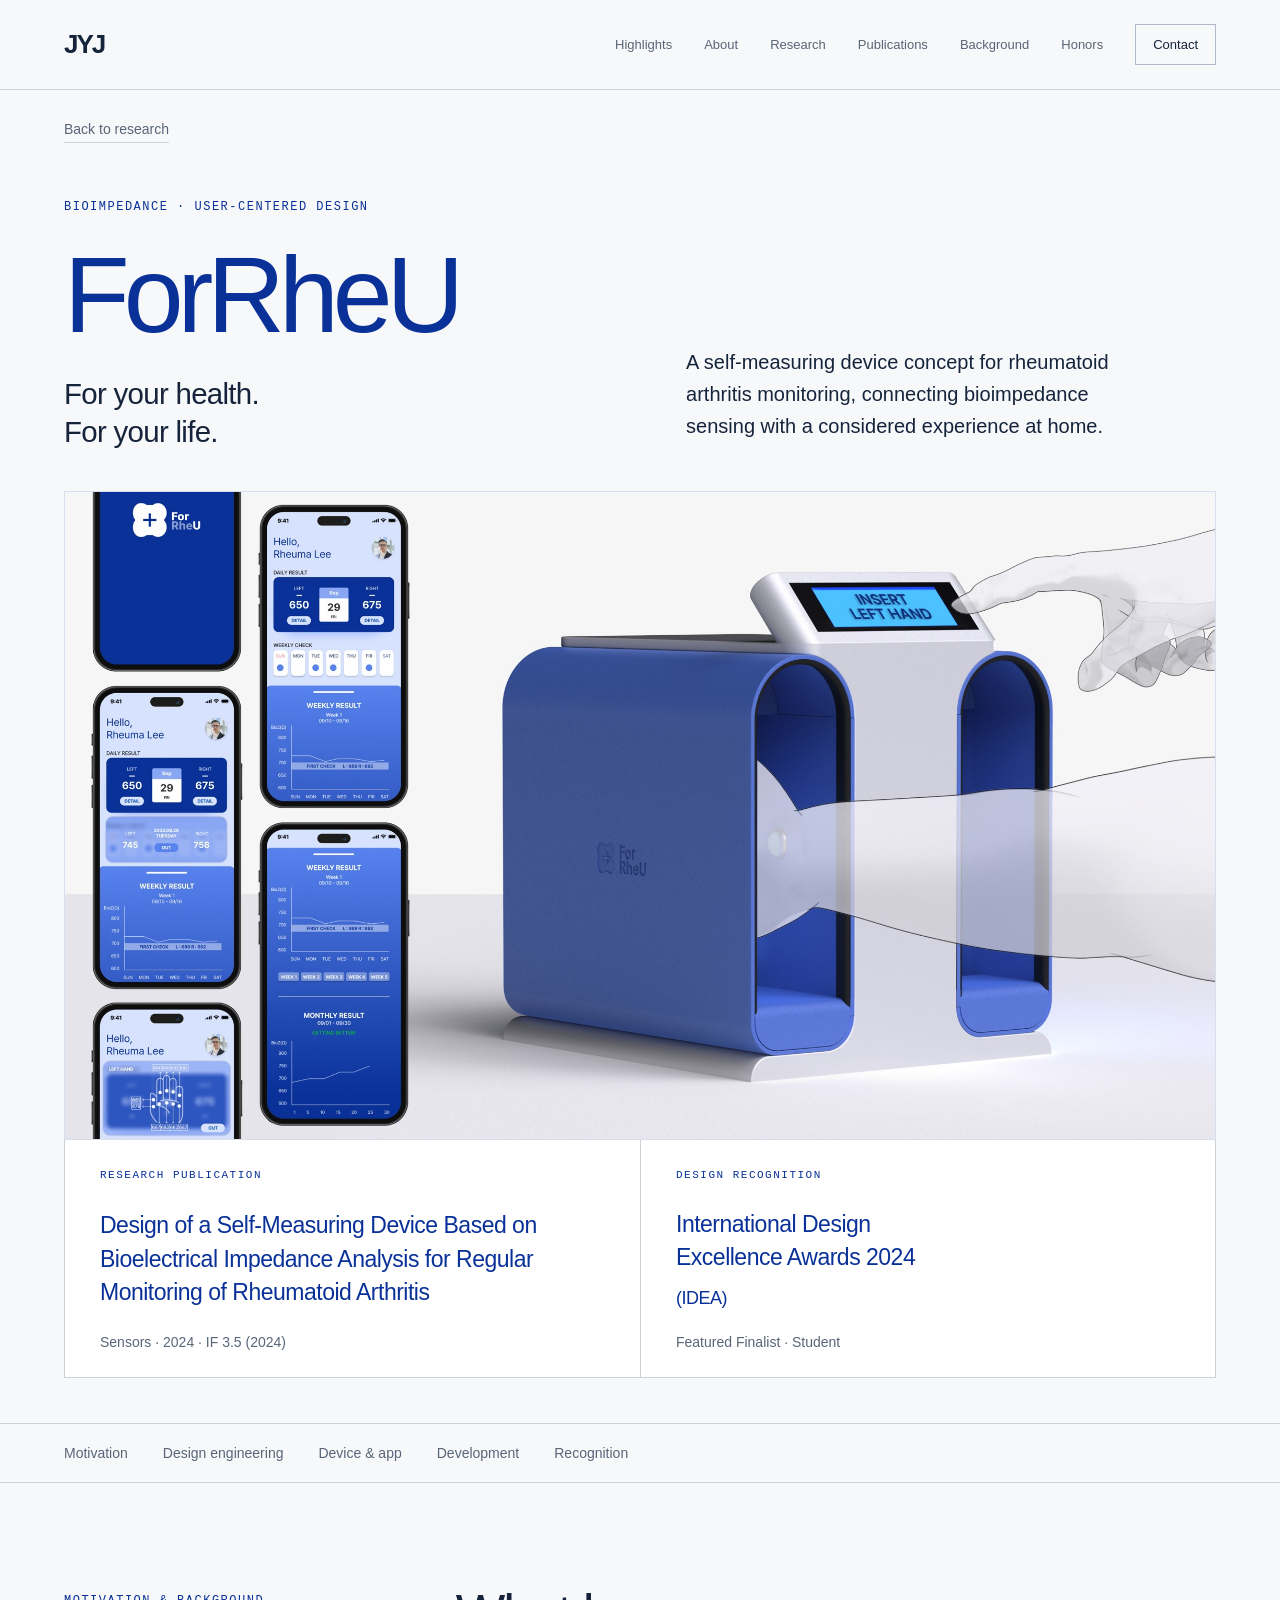
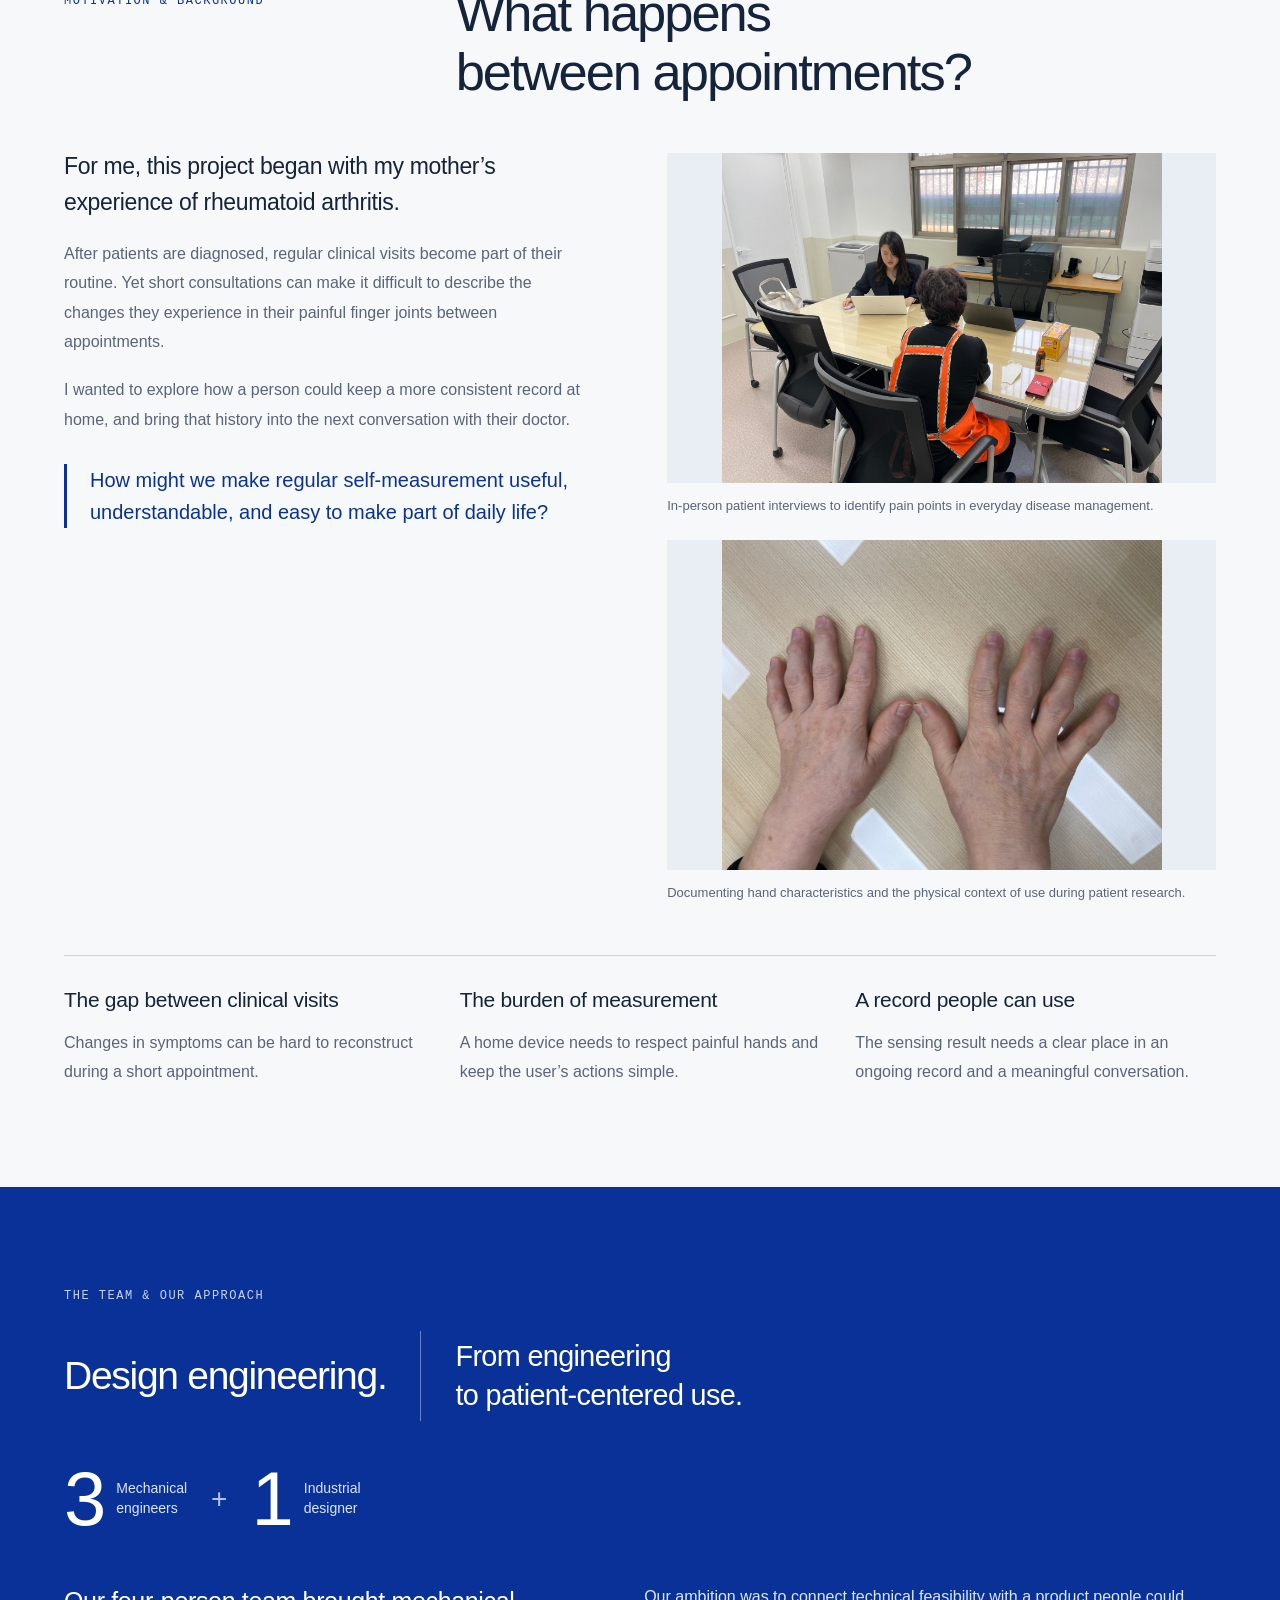
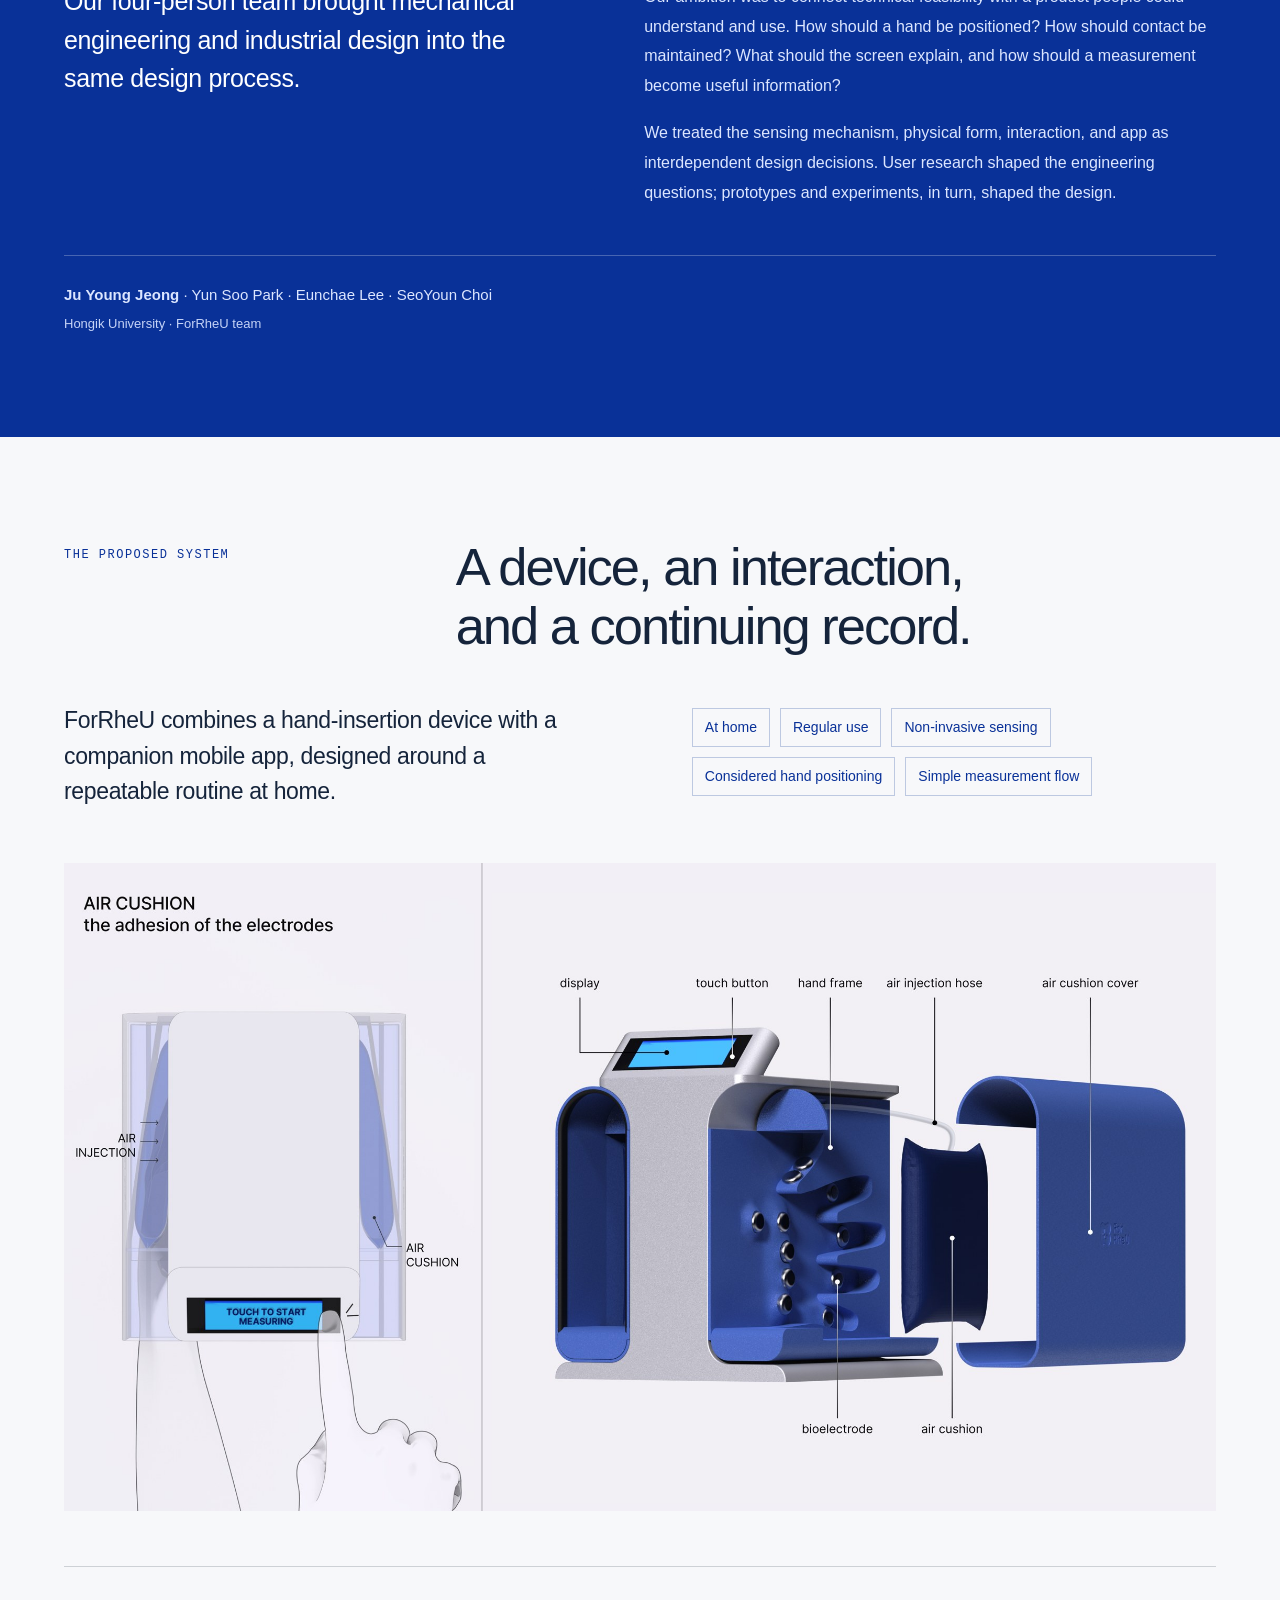
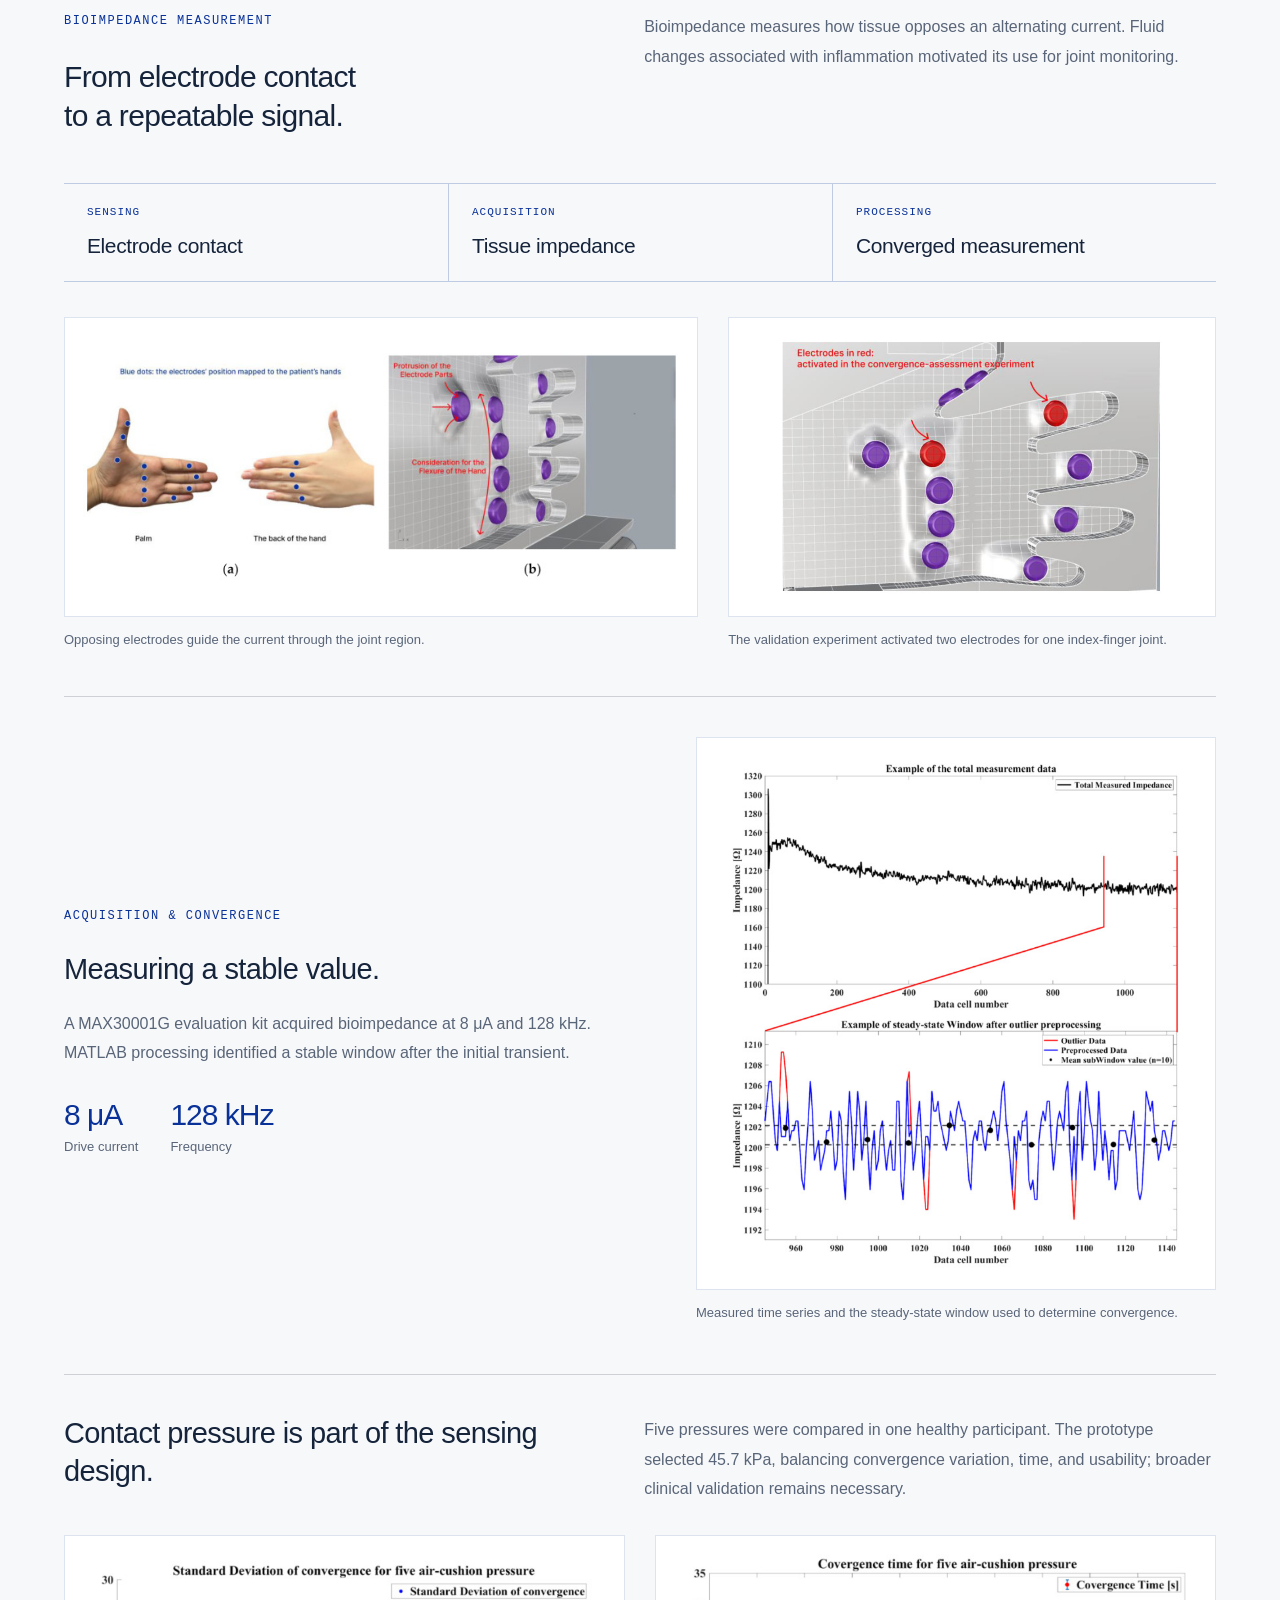
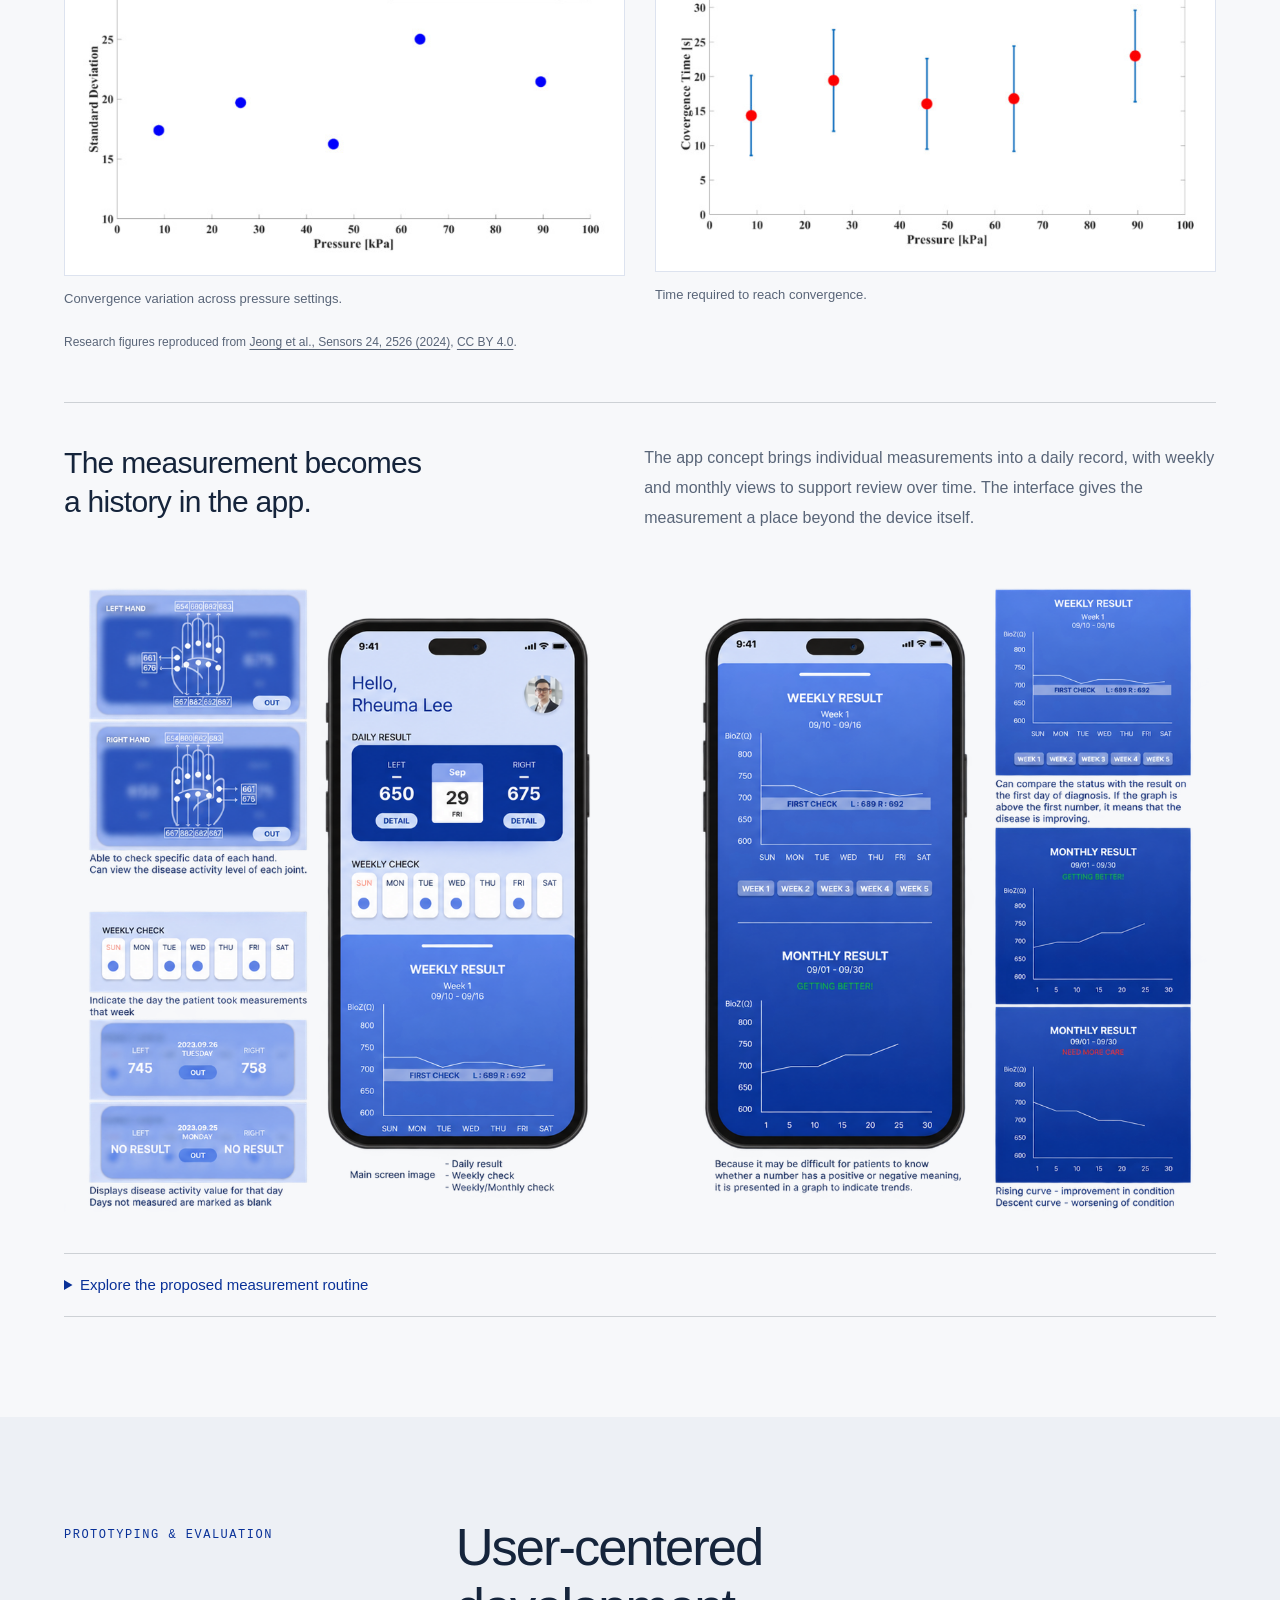
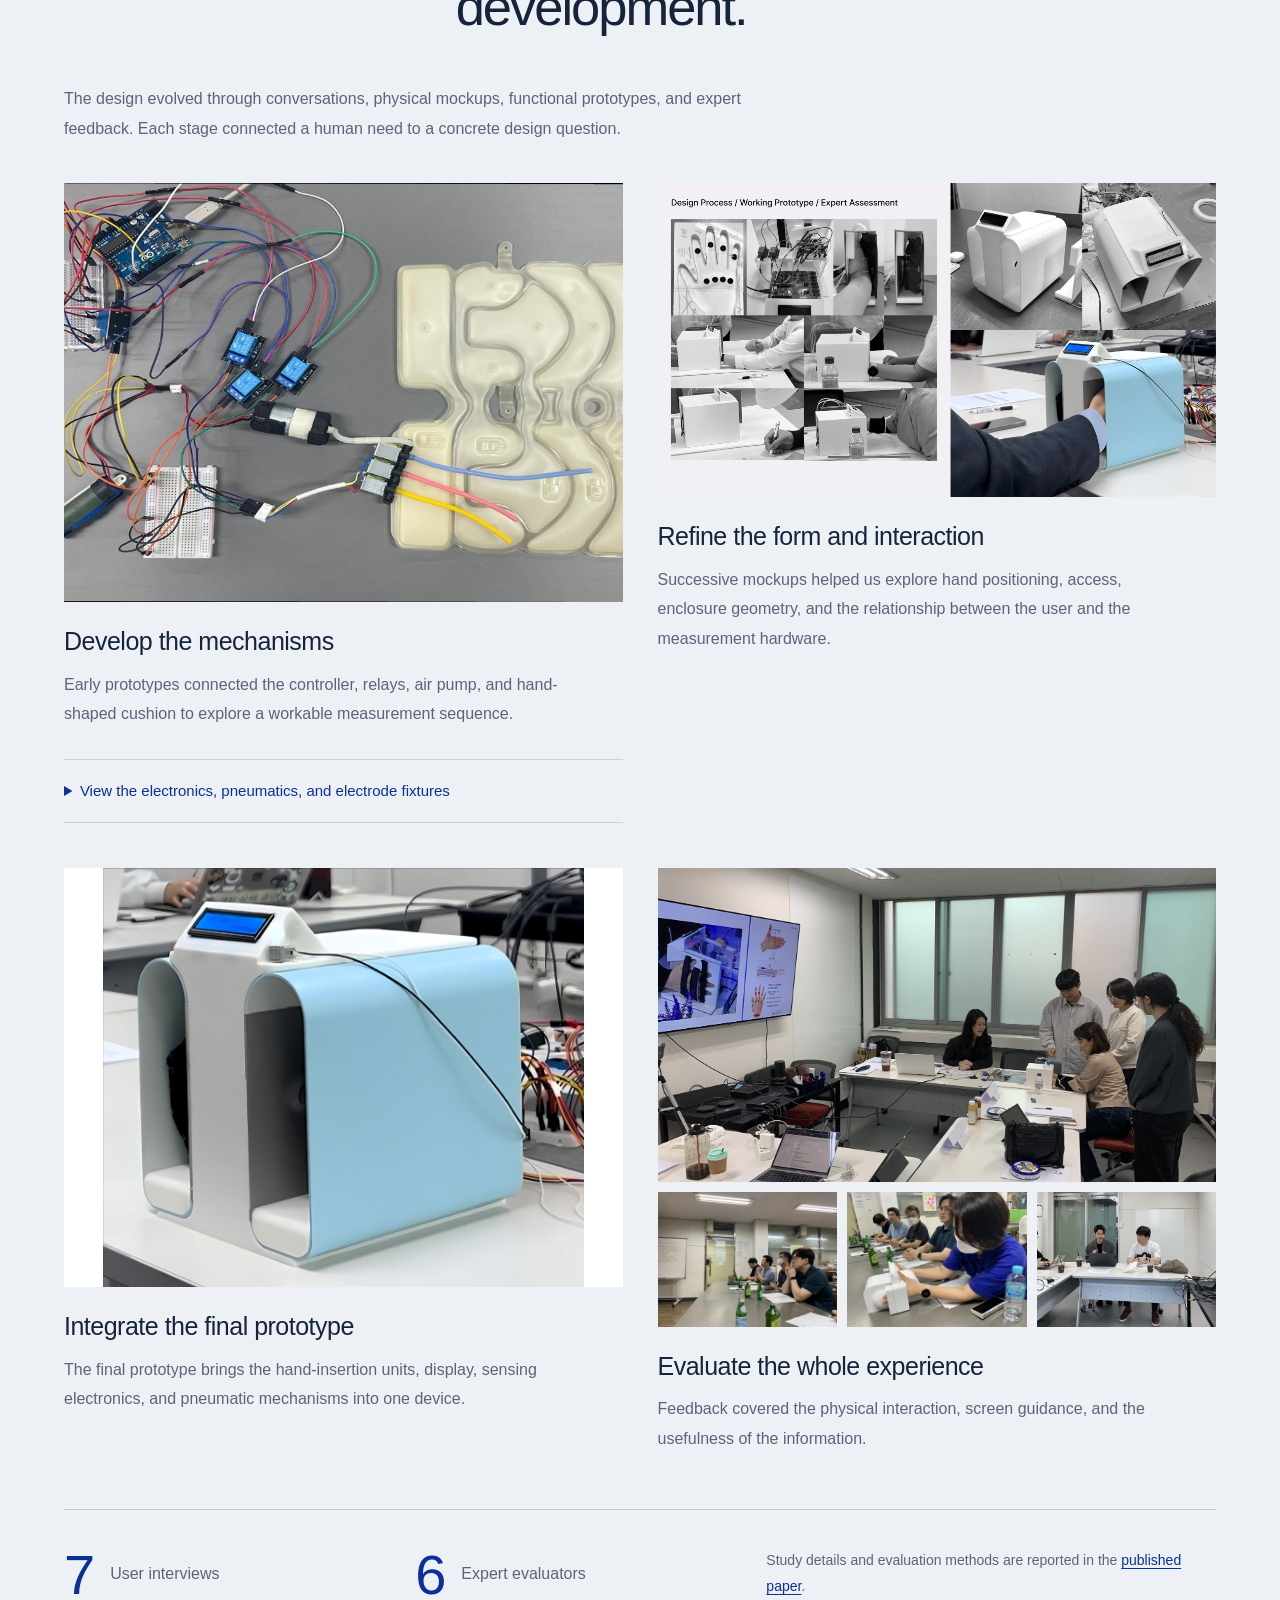
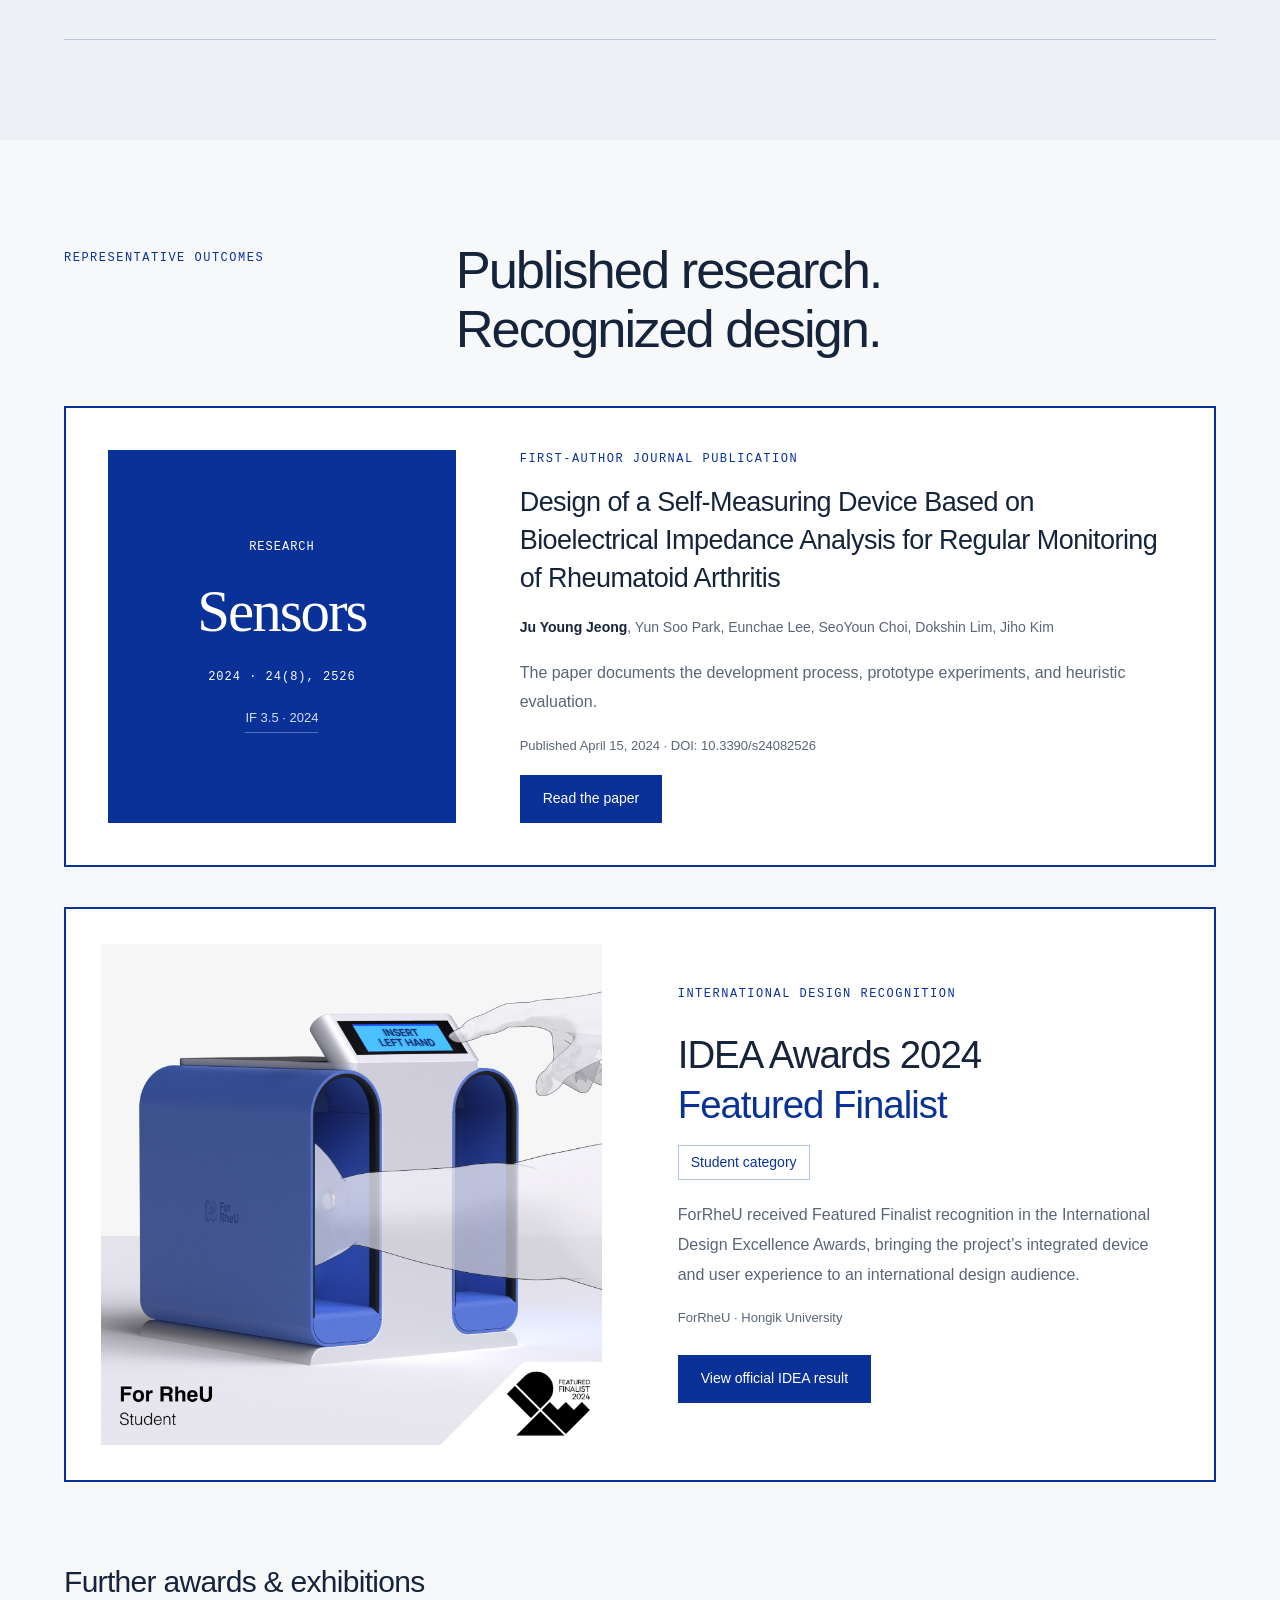
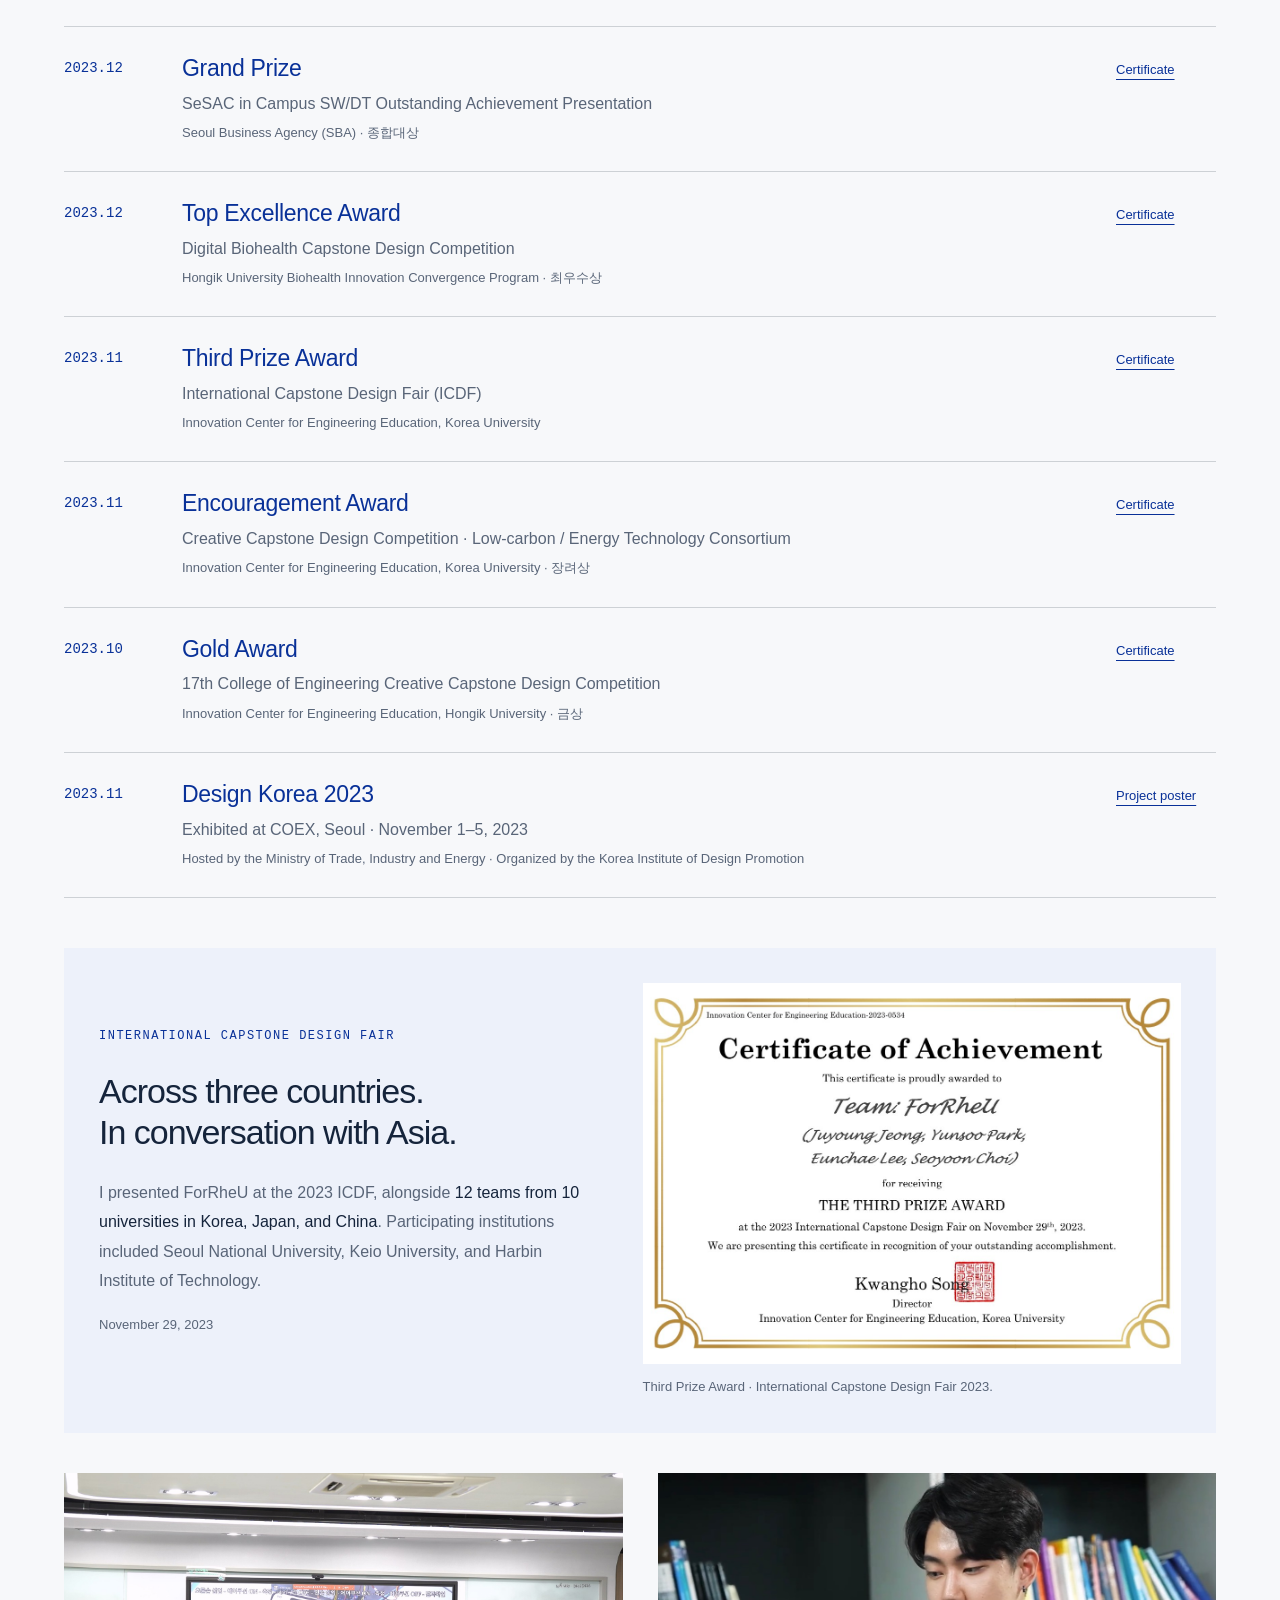
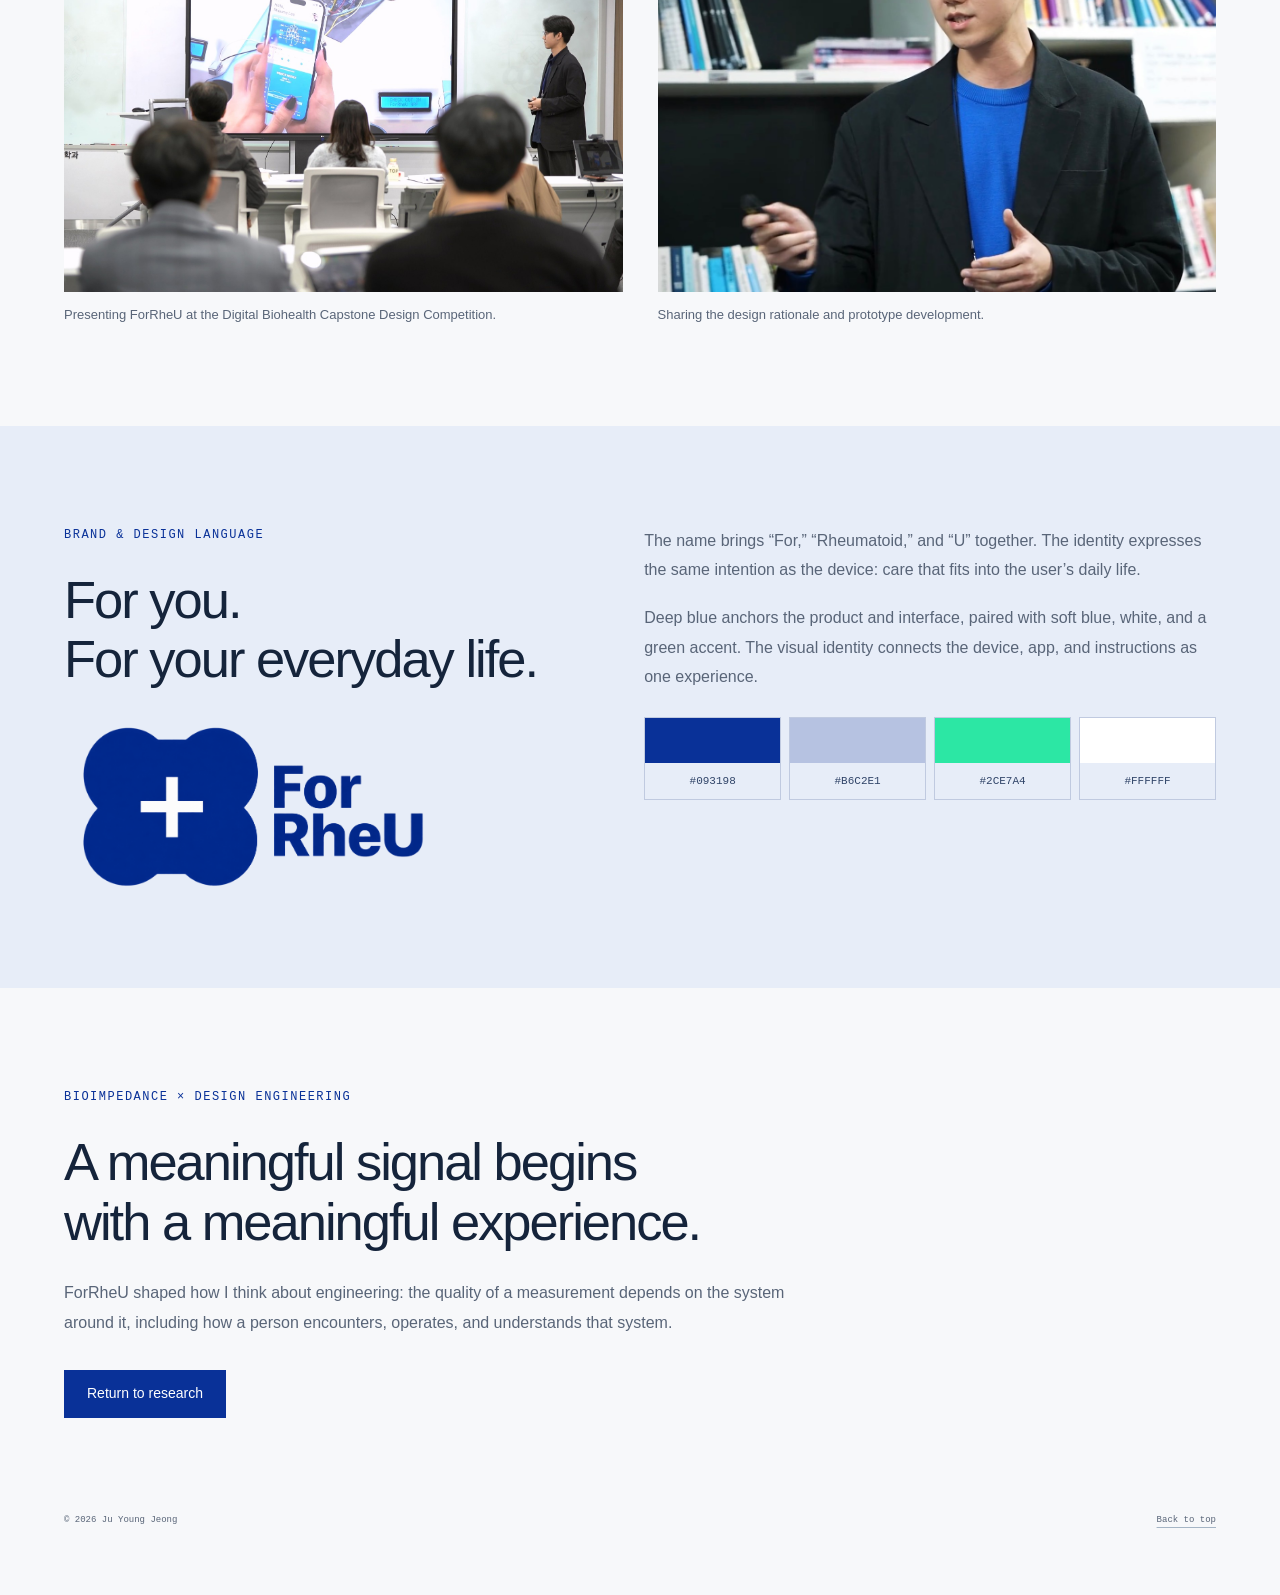
==== forrheu.html @ 74253760 "Research pages" ====
<!doctype html>
<html lang="en"><head>
<meta charset="utf-8"><meta name="viewport" content="width=device-width,initial-scale=1">
<meta name="theme-color" content="#093198">
<title>ForRheU — Bioimpedance &amp; Design Engineering | Ju Young Jeong</title>
<meta name="description" content="ForRheU: a bioimpedance-based self-measuring device for rheumatoid arthritis monitoring. Research motivation, design engineering, Sensors publication, and IDEA 2024 Featured Finalist recognition.">
<meta property="og:type" content="article"><meta property="og:url" content="https://juu-yooung.github.io/forrheu.html">
<meta property="og:title" content="ForRheU | Ju Young Jeong"><meta property="og:description" content="From a personal motivation to design engineering: bioimpedance sensing, a home-use device, and a connected app.">
<meta property="og:image" content="https://juu-yooung.github.io/images/forrheu/hero-v2.jpg"><meta name="twitter:card" content="summary_large_image">
<link rel="stylesheet" href="style.css?v=20261121-review02"><link rel="stylesheet" href="forrheu.css?v=20261121-review05"><script src="script.js?v=20261121-highlights-page" defer></script>
</head><body class="forrheu-page"><a class="skip" href="#main">Skip to content</a>
<header><a class="wordmark" href="index.html#home" aria-label="Ju Young Jeong home">JYJ</a><button class="nav-toggle" type="button" aria-expanded="false" aria-controls="main-nav">Menu <span aria-hidden="true"><i class="ui-icon ui-menu" aria-hidden="true"></i></span></button><nav id="main-nav" aria-label="Main navigation"><a href="highlights.html#highlights">Highlights</a><a href="index.html#about">About</a><a href="index.html#research">Research</a><a href="index.html#publications">Publications</a><a href="index.html#background">Background</a><a href="index.html#honors">Honors</a><a class="nav-contact" href="index.html#contact">Contact </a></nav></header>
<main id="main">
<section class="fr-hero fr-wrap" id="project">
 <a class="fr-back" href="index.html#research">Back to research</a>
 <div class="fr-hero-copy"><div><p class="fr-kicker">BIOIMPEDANCE · USER-CENTERED DESIGN</p><h1>ForRheU<span>For your health.<br>For your life.</span></h1></div>
 <div class="fr-hero-description"><p>A self-measuring device concept for rheumatoid arthritis monitoring, connecting bioimpedance sensing with a considered experience at home.</p></div></div>
 <div class="fr-hero-image"><img src="images/forrheu/hero-v2.jpg" alt="ForRheU device with guided hand positioning and companion mobile app" width="2200" height="1238" loading="eager" decoding="async"></div>
 <div class="fr-outcomes"><a href="#publication"><span class="fr-kicker">RESEARCH PUBLICATION</span><strong class="fr-outcome-title">Design of a Self-Measuring Device Based on Bioelectrical Impedance Analysis for Regular Monitoring of Rheumatoid Arthritis</strong><span>Sensors · 2024 · IF 3.5 (2024)</span></a><a href="#idea"><span class="fr-kicker">DESIGN RECOGNITION</span><strong class="fr-outcome-title">International Design<br>Excellence Awards 2024 <span class="fr-award-acronym">(IDEA)</span></strong><span>Featured Finalist · Student</span></a></div>
</section>
<div class="fr-index" role="navigation" aria-label="Project sections"><div class="fr-wrap"><a href="#motivation">Motivation</a><a href="#team">Design engineering</a><a href="#system">Device &amp; app</a><a href="#process">Development</a><a href="#recognition">Recognition</a></div></div>

<section class="fr-section fr-wrap" id="motivation">
 <div class="fr-section-top"><p class="fr-kicker">MOTIVATION &amp; BACKGROUND</p><h2>What happens<br>between appointments?</h2></div>
 <div class="fr-story"><div class="fr-story-copy"><p class="fr-lead">For me, this project began with my mother’s experience of rheumatoid arthritis.</p><p>After patients are diagnosed, regular clinical visits become part of their routine. Yet short consultations can make it difficult to describe the changes they experience in their painful finger joints between appointments.</p><p>I wanted to explore how a person could keep a more consistent record at home, and bring that history into the next conversation with their doctor.</p><p class="fr-prompt">How might we make regular self-measurement useful, understandable, and easy to make part of daily life?</p></div>
 <div class="fr-patient-gallery"><figure class="fr-figure "><a href="images/forrheu/interview.jpg" target="_blank" rel="noopener" aria-label="Open full image: In-person interview with a patient"><img src="images/forrheu/interview.jpg" alt="In-person interview with a patient" width="1600" height="1200" loading="lazy" decoding="async"></a><figcaption>In-person patient interviews to identify pain points in everyday disease management.</figcaption></figure><figure class="fr-figure "><a href="images/forrheu/hands.jpg" target="_blank" rel="noopener" aria-label="Open full image: Hands documented during an in-person patient interview"><img src="images/forrheu/hands.jpg" alt="Hands documented during an in-person patient interview" width="2200" height="1650" loading="lazy" decoding="async"></a><figcaption>Documenting hand characteristics and the physical context of use during patient research.</figcaption></figure></div></div>
 <div class="fr-insights"><article><h3>The gap between clinical visits</h3><p>Changes in symptoms can be hard to reconstruct during a short appointment.</p></article><article><h3>The burden of measurement</h3><p>A home device needs to respect painful hands and keep the user’s actions simple.</p></article><article><h3>A record people can use</h3><p>The sensing result needs a clear place in an ongoing record and a meaningful conversation.</p></article></div>
</section>

<section class="fr-team-band" id="team"><div class="fr-wrap fr-section">
 <p class="fr-kicker">THE TEAM &amp; OUR APPROACH</p><div class="fr-team-heading"><h2 class="fr-team-title"><span class="fr-team-discipline">Design engineering.</span><span class="fr-team-from">From engineering<br>to patient-centered use.</span></h2><div class="fr-team-composition"><p><strong>3</strong><span>Mechanical<br>engineers</span></p><span class="fr-team-plus">+</span><p><strong>1</strong><span>Industrial<br>designer</span></p></div></div>
 <div class="fr-two-col"><p class="fr-lead">Our four-person team brought mechanical engineering and industrial design into the same design process.</p><div><p>Our ambition was to connect technical feasibility with a product people could understand and use. How should a hand be positioned? How should contact be maintained? What should the screen explain, and how should a measurement become useful information?</p><p>We treated the sensing mechanism, physical form, interaction, and app as interdependent design decisions. User research shaped the engineering questions; prototypes and experiments, in turn, shaped the design.</p></div></div>
 <p class="fr-team-names"><strong>Ju Young Jeong</strong> · Yun Soo Park · Eunchae Lee · SeoYoun Choi<br><span>Hongik University · ForRheU team</span></p>
 </div></section>

<section class="fr-section fr-wrap" id="system">
 <div class="fr-section-top"><p class="fr-kicker">THE PROPOSED SYSTEM</p><h2>A device, an interaction,<br>and a continuing record.</h2></div>
 <div class="fr-system-intro"><p class="fr-lead">ForRheU combines a hand-insertion device with a companion mobile app, designed around a repeatable routine at home.</p><div class="fr-pill-list"><span>At home</span><span>Regular use</span><span>Non-invasive sensing</span><span>Considered hand positioning</span><span>Simple measurement flow</span></div></div>
 <figure class="fr-figure fr-full"><a href="images/forrheu/hardware.jpg" target="_blank" rel="noopener" aria-label="Open full image: Exploded design of ForRheU showing display, hand frame, air hose, electrodes, air cushion and enclosure"><img src="images/forrheu/hardware.jpg" alt="Exploded design of ForRheU showing display, hand frame, air hose, electrodes, air cushion and enclosure" width="2200" height="1238" loading="lazy" decoding="async"></a></figure>
 <div class="fr-bioz" id="bioimpedance">
 <div class="fr-two-col"><div><p class="fr-kicker">BIOIMPEDANCE MEASUREMENT</p><h3 class="fr-subtitle">From electrode contact<br>to a repeatable signal.</h3></div><p>Bioimpedance measures how tissue opposes an alternating current. Fluid changes associated with inflammation motivated its use for joint monitoring.</p></div>
 <div class="fr-signal-chain" aria-label="Bioimpedance measurement concept"><div><span>SENSING</span><strong>Electrode contact</strong></div><div><span>ACQUISITION</span><strong>Tissue impedance</strong></div><div><span>PROCESSING</span><strong>Converged measurement</strong></div></div>
 <div class="fr-electrode-layout"><figure class="fr-figure fr-paper-image"><a href="images/forrheu/paper-3.jpg" target="_blank" rel="noopener" aria-label="Open full image: Published electrode positions on the palm and back of the hand, and the contoured hand frame"><img src="images/forrheu/paper-3.jpg" alt="Published electrode positions on the palm and back of the hand, and the contoured hand frame" width="730" height="277" loading="lazy" decoding="async"></a><figcaption>Opposing electrodes guide the current through the joint region.</figcaption></figure><figure class="fr-figure fr-paper-image"><a href="images/forrheu/paper-7.jpg" target="_blank" rel="noopener" aria-label="Open full image: Two active electrodes in the convergence-assessment experiment"><img src="images/forrheu/paper-7.jpg" alt="Two active electrodes in the convergence-assessment experiment" width="737" height="497" loading="lazy" decoding="async"></a><figcaption>The validation experiment activated two electrodes for one index-finger joint.</figcaption></figure></div>
 <div class="fr-bioz-acquisition"><div><p class="fr-kicker">ACQUISITION &amp; CONVERGENCE</p><h4>Measuring a stable value.</h4><p>A MAX30001G evaluation kit acquired bioimpedance at 8 μA and 128 kHz. MATLAB processing identified a stable window after the initial transient.</p><div class="fr-measurement-specs"><span><strong>8 μA</strong>Drive current</span><span><strong>128 kHz</strong>Frequency</span></div></div><figure class="fr-figure fr-paper-image fr-time-series"><a href="images/forrheu/paper-10.jpg" target="_blank" rel="noopener" aria-label="Open full image: Recorded bioimpedance time series and a steady-state window after outlier processing"><img src="images/forrheu/paper-10.jpg" alt="Recorded bioimpedance time series and a steady-state window after outlier processing" width="697" height="778" loading="lazy" decoding="async"></a><figcaption>Measured time series and the steady-state window used to determine convergence.</figcaption></figure></div>
 <div class="fr-pressure-heading"><h4>Contact pressure is part of the sensing design.</h4><p>Five pressures were compared in one healthy participant. The prototype selected 45.7 kPa, balancing convergence variation, time, and usability; broader clinical validation remains necessary.</p></div>
 <div class="fr-pressure-graphs"><figure class="fr-figure fr-paper-image"><a href="images/forrheu/paper-12.jpg" target="_blank" rel="noopener" aria-label="Open full image: Standard deviation of converged bioimpedance across five air-cushion pressures"><img src="images/forrheu/paper-12.jpg" alt="Standard deviation of converged bioimpedance across five air-cushion pressures" width="674" height="390" loading="lazy" decoding="async"></a><figcaption>Convergence variation across pressure settings.</figcaption></figure><figure class="fr-figure fr-paper-image"><a href="images/forrheu/paper-13.jpg" target="_blank" rel="noopener" aria-label="Open full image: Time to convergence across five air-cushion pressures"><img src="images/forrheu/paper-13.jpg" alt="Time to convergence across five air-cushion pressures" width="670" height="382" loading="lazy" decoding="async"></a><figcaption>Time required to reach convergence.</figcaption></figure></div>
 <p class="fr-figure-credit">Research figures reproduced from <a href="https://doi.org/10.3390/s24082526" target="_blank" rel="noopener">Jeong et al., Sensors 24, 2526 (2024)</a>, <a href="https://creativecommons.org/licenses/by/4.0/" target="_blank" rel="noopener">CC BY 4.0</a>.</p>
</div>
 <div class="fr-subsection"><div class="fr-two-col"><h3 class="fr-subtitle">The measurement becomes<br>a history in the app.</h3><p>The app concept brings individual measurements into a daily record, with weekly and monthly views to support review over time. The interface gives the measurement a place beyond the device itself.</p></div>
 <figure class="fr-figure fr-app-board"><a href="images/forrheu/app-transparent.png" target="_blank" rel="noopener" aria-label="Open full image: ForRheU app design with hand selection, daily measurements and weekly and monthly trend screens"><img src="images/forrheu/app-transparent.png" alt="ForRheU app design with hand selection, daily measurements and weekly and monthly trend screens" width="1672" height="940" loading="lazy" decoding="async"></a></figure></div>
 <details class="fr-detail"><summary>Explore the proposed measurement routine</summary><figure class="fr-figure "><a href="images/forrheu/instructions.jpg" target="_blank" rel="noopener" aria-label="Open full image: ForRheU device and illustrated instructions for positioning and measuring each hand"><img src="images/forrheu/instructions.jpg" alt="ForRheU device and illustrated instructions for positioning and measuring each hand" width="2200" height="1237" loading="lazy" decoding="async"></a><figcaption>Touch to start, position a hand, wait for the cushion and measurement, repeat with the other hand, then review the result.</figcaption></figure></details>
</section>

<section class="fr-process-band" id="process"><div class="fr-wrap fr-section">
 <div class="fr-section-top"><p class="fr-kicker">PROTOTYPING &amp; EVALUATION</p><h2>User-centered<br>development.</h2></div>
 <p class="fr-process-intro">The design evolved through conversations, physical mockups, functional prototypes, and expert feedback. Each stage connected a human need to a concrete design question.</p>
 <div class="fr-process-grid">
 <article><figure class="fr-figure "><a href="images/forrheu/development.jpg" target="_blank" rel="noopener" aria-label="Open full image: Early pneumatic prototype with controller, relays, air pump and hand-shaped cushion"><img src="images/forrheu/development.jpg" alt="Early pneumatic prototype with controller, relays, air pump and hand-shaped cushion" width="2200" height="1361" loading="lazy" decoding="async"></a></figure><h3>Develop the mechanisms</h3><p>Early prototypes connected the controller, relays, air pump, and hand-shaped cushion to explore a workable measurement sequence.</p><details class="fr-detail"><summary>View the electronics, pneumatics, and electrode fixtures</summary><div class="fr-prototype-details"><figure class="fr-figure "><a href="images/forrheu/prototype-electronics.jpg" target="_blank" rel="noopener" aria-label="Open full image: Prototype electronics with evaluation board, relay modules and display"><img src="images/forrheu/prototype-electronics.jpg" alt="Prototype electronics with evaluation board, relay modules and display" width="1168" height="1558" loading="lazy" decoding="async"></a><figcaption>Bioimpedance acquisition and control electronics.</figcaption></figure><figure class="fr-figure "><a href="images/forrheu/pneumatic-system.jpg" target="_blank" rel="noopener" aria-label="Open full image: Air pumps, solenoid valves and tubing integrated in the prototype"><img src="images/forrheu/pneumatic-system.jpg" alt="Air pumps, solenoid valves and tubing integrated in the prototype" width="2131" height="1800" loading="lazy" decoding="async"></a><figcaption>Integrating pumps, valves, and tubing.</figcaption></figure><figure class="fr-figure "><a href="images/forrheu/electrode-right.jpg" target="_blank" rel="noopener" aria-label="Open full image: Right-hand electrode fixture"><img src="images/forrheu/electrode-right.jpg" alt="Right-hand electrode fixture" width="1551" height="1800" loading="lazy" decoding="async"></a><figcaption>Right-hand electrode fixture.</figcaption></figure><figure class="fr-figure "><a href="images/forrheu/electrode-left.jpg" target="_blank" rel="noopener" aria-label="Open full image: Left-hand electrode fixture"><img src="images/forrheu/electrode-left.jpg" alt="Left-hand electrode fixture" width="1627" height="1800" loading="lazy" decoding="async"></a><figcaption>Left-hand electrode fixture.</figcaption></figure></div></details></article>
 <article><figure class="fr-figure fr-history-image"><a href="images/forrheu/mockup-history.jpg" target="_blank" rel="noopener" aria-label="Open full image: ForRheU form-factor history from early hand fixtures and mockups to integrated prototypes"><img src="images/forrheu/mockup-history.jpg" alt="ForRheU form-factor history from early hand fixtures and mockups to integrated prototypes" width="2200" height="1237" loading="lazy" decoding="async"></a></figure><h3>Refine the form and interaction</h3><p>Successive mockups helped us explore hand positioning, access, enclosure geometry, and the relationship between the user and the measurement hardware.</p></article>
 <article><figure class="fr-figure fr-final-image"><a href="images/forrheu/final-prototype.jpg" target="_blank" rel="noopener" aria-label="Open full image: Final ForRheU prototype with blue enclosure, display and hand-insertion units"><img src="images/forrheu/final-prototype.jpg" alt="Final ForRheU prototype with blue enclosure, display and hand-insertion units" width="2069" height="1800" loading="lazy" decoding="async"></a></figure><h3>Integrate the final prototype</h3><p>The final prototype brings the hand-insertion units, display, sensing electronics, and pneumatic mechanisms into one device.</p></article>
 <article><figure class="fr-figure fr-evaluation-board"><div class="fr-evaluation-gallery"><a href="images/forrheu/expert.jpg" target="_blank" rel="noopener" aria-label="Open full image: Prototype demonstration during expert evaluation"><img src="images/forrheu/expert.jpg" alt="Prototype demonstration during expert evaluation" width="1600" height="1200" loading="lazy" decoding="async"></a><a href="images/forrheu/evaluation-panel.jpg" target="_blank" rel="noopener" aria-label="Open full image: Evaluation panel listening to the project presentation"><img src="images/forrheu/evaluation-panel.jpg" alt="Evaluation panel listening to the project presentation" width="1600" height="1200" loading="lazy" decoding="async"></a><a href="images/forrheu/evaluation-hands-on.jpg" target="_blank" rel="noopener" aria-label="Open full image: Hands-on evaluation of an early ForRheU mockup"><img src="images/forrheu/evaluation-hands-on.jpg" alt="Hands-on evaluation of an early ForRheU mockup" width="1600" height="1200" loading="lazy" decoding="async"></a><a href="images/forrheu/evaluation-discussion.jpg" target="_blank" rel="noopener" aria-label="Open full image: In-person discussion of the project and its use"><img src="images/forrheu/evaluation-discussion.jpg" alt="In-person discussion of the project and its use" width="1200" height="1600" loading="lazy" decoding="async"></a></div></figure><h3>Evaluate the whole experience</h3><p>Feedback covered the physical interaction, screen guidance, and the usefulness of the information.</p></article>
 </div>
 <div class="fr-study-strip"><div><strong>7</strong><span>User interviews</span></div><div><strong>6</strong><span>Expert evaluators</span></div><p>Study details and evaluation methods are reported in the <a href="https://doi.org/10.3390/s24082526" target="_blank" rel="noopener">published paper</a>.</p></div></div></section>

<section class="fr-section fr-wrap" id="recognition">
 <div class="fr-section-top"><p class="fr-kicker">REPRESENTATIVE OUTCOMES</p><h2>Published research.<br>Recognized design.</h2></div>
 <article class="fr-publication" id="publication"><div class="fr-publication-mark"><span>RESEARCH</span><strong>Sensors</strong><span>2024 · 24(8), 2526</span><a class="fr-if" href="https://www.mdpi.com/journal/sensors/news-and-conferences/news/12201" target="_blank" rel="noopener">IF 3.5 · 2024</a></div><div><p class="fr-kicker">FIRST-AUTHOR JOURNAL PUBLICATION</p><h3>Design of a Self-Measuring Device Based on Bioelectrical Impedance Analysis for Regular Monitoring of Rheumatoid Arthritis</h3><p class="fr-authors"><strong>Ju Young Jeong</strong>, Yun Soo Park, Eunchae Lee, SeoYoun Choi, Dokshin Lim, Jiho Kim</p><p>The paper documents the development process, prototype experiments, and heuristic evaluation.</p><p class="fr-meta">Published April 15, 2024 · DOI: 10.3390/s24082526</p><a class="fr-button" href="https://doi.org/10.3390/s24082526" target="_blank" rel="noopener noreferrer">Read the paper</a></div></article>
 <article class="fr-idea" id="idea"><div><img src="images/forrheu/idea.jpg" alt="ForRheU device rendering with the official IDEA Featured Finalist 2024 mark" width="1600" height="1599" loading="lazy" decoding="async"></div><div><p class="fr-kicker">INTERNATIONAL DESIGN RECOGNITION</p><h3>IDEA Awards 2024<br><strong>Featured Finalist</strong></h3><p class="fr-idea-category">Student category</p><p>ForRheU received Featured Finalist recognition in the International Design Excellence Awards, bringing the project’s integrated device and user experience to an international design audience.</p><p class="fr-meta">ForRheU · Hongik University</p><a class="fr-button fr-idea-result" href="https://www.idsa.org/awards-recognition/idea/idea-gallery/for-rheu-self-measuring-device-for-disease-activity-of-rheumatoid-arthritis/" target="_blank" rel="noopener noreferrer">View official IDEA result</a></div></article>

 <div class="fr-awards-heading"><h3 class="fr-subtitle">Further awards &amp; exhibitions</h3></div><div class="fr-awards-list">
<article class="fr-award"><time datetime="2023-12-27">2023.12</time><div><h3>Grand Prize</h3><p>SeSAC in Campus SW/DT Outstanding Achievement Presentation</p><p class="fr-meta">Seoul Business Agency (SBA) · 종합대상</p></div><a class="fr-small-link" href="images/forrheu/sesac-certificate.jpg" target="_blank" rel="noopener">Certificate</a></article><article class="fr-award"><time datetime="2023-12-18">2023.12</time><div><h3>Top Excellence Award</h3><p>Digital Biohealth Capstone Design Competition</p><p class="fr-meta">Hongik University Biohealth Innovation Convergence Program · 최우수상</p></div><a class="fr-small-link" href="images/forrheu/biohealth-certificate.jpg" target="_blank" rel="noopener">Certificate</a></article><article class="fr-award"><time datetime="2023-11-29">2023.11</time><div><h3>Third Prize Award</h3><p>International Capstone Design Fair (ICDF)</p><p class="fr-meta">Innovation Center for Engineering Education, Korea University</p></div><a class="fr-small-link" href="images/forrheu/icdf-certificate.jpg" target="_blank" rel="noopener">Certificate</a></article><article class="fr-award"><time datetime="2023-11-02">2023.11</time><div><h3>Encouragement Award</h3><p>Creative Capstone Design Competition · Low-carbon / Energy Technology Consortium</p><p class="fr-meta">Innovation Center for Engineering Education, Korea University · 장려상</p></div><a class="fr-small-link" href="images/forrheu/consortium-certificate.jpg" target="_blank" rel="noopener">Certificate</a></article><article class="fr-award"><time datetime="2023-10-06">2023.10</time><div><h3>Gold Award</h3><p>17th College of Engineering Creative Capstone Design Competition</p><p class="fr-meta">Innovation Center for Engineering Education, Hongik University · 금상</p></div><a class="fr-small-link" href="images/forrheu/campus-certificate.jpg" target="_blank" rel="noopener">Certificate</a></article>
 <article class="fr-award"><time datetime="2023-11">2023.11</time><div><h3>Design Korea 2023</h3><p>Exhibited at COEX, Seoul · November 1–5, 2023</p><p class="fr-meta">Hosted by the Ministry of Trade, Industry and Energy · Organized by the Korea Institute of Design Promotion</p></div><a class="fr-small-link" href="images/forrheu/poster.jpg" target="_blank" rel="noopener">Project poster</a></article></div>

 <div class="fr-international"><div><p class="fr-kicker">INTERNATIONAL CAPSTONE DESIGN FAIR</p><h3>Across three countries.<br>In conversation with Asia.</h3><p>I presented ForRheU at the 2023 ICDF, alongside <strong>12 teams from 10 universities in Korea, Japan, and China</strong>. Participating institutions included Seoul National University, Keio University, and Harbin Institute of Technology.</p><p class="fr-meta">November 29, 2023</p></div><figure class="fr-figure "><a href="images/forrheu/icdf-certificate.jpg" target="_blank" rel="noopener" aria-label="Open full image: Certificate of the Third Prize Award at ICDF 2023"><img src="images/forrheu/icdf-certificate.jpg" alt="Certificate of the Third Prize Award at ICDF 2023" width="1200" height="849" loading="lazy" decoding="async"></a><figcaption>Third Prize Award · International Capstone Design Fair 2023.</figcaption></figure></div>
 <div class="fr-exhibition-gallery"><figure class="fr-figure "><a href="images/forrheu/presentation-biohealth.jpg" target="_blank" rel="noopener" aria-label="Open full image: Ju Young Jeong presenting ForRheU at the Digital Biohealth Capstone Design Competition"><img src="images/forrheu/presentation-biohealth.jpg" alt="Ju Young Jeong presenting ForRheU at the Digital Biohealth Capstone Design Competition" width="2200" height="1238" loading="lazy" decoding="async"></a><figcaption>Presenting ForRheU at the Digital Biohealth Capstone Design Competition.</figcaption></figure><figure class="fr-figure "><a href="images/forrheu/presentation.jpg" target="_blank" rel="noopener" aria-label="Open full image: Ju Young Jeong presenting the ForRheU project"><img src="images/forrheu/presentation.jpg" alt="Ju Young Jeong presenting the ForRheU project" width="1600" height="927" loading="lazy" decoding="async"></a><figcaption>Sharing the design rationale and prototype development.</figcaption></figure></div>
</section>

<section class="fr-brand-band" id="brand"><div class="fr-wrap fr-section"><div class="fr-two-col"><div><p class="fr-kicker">BRAND &amp; DESIGN LANGUAGE</p><h2>For you.<br>For your everyday life.</h2><div class="fr-brand-logo" role="img" aria-label="ForRheU original blue symbol and wordmark"><img src="images/forrheu/logo-transparent.png" alt="ForRheU blue symbol and wordmark" width="1911" height="823" loading="lazy" decoding="async"></div></div><div><p>The name brings “For,” “Rheumatoid,” and “U” together. The identity expresses the same intention as the device: care that fits into the user’s daily life.</p><p>Deep blue anchors the product and interface, paired with soft blue, white, and a green accent. The visual identity connects the device, app, and instructions as one experience.</p><div class="fr-swatches" aria-label="ForRheU brand colors"><span style="--swatch:#093198">#093198</span><span style="--swatch:#b6c2e1">#B6C2E1</span><span style="--swatch:#2ce7a4">#2CE7A4</span><span style="--swatch:#fff">#FFFFFF</span></div></div></div></div></section>

<section class="fr-close fr-wrap"><p class="fr-kicker">BIOIMPEDANCE × DESIGN ENGINEERING</p><h2>A meaningful signal begins<br>with a meaningful experience.</h2><p>ForRheU shaped how I think about engineering: the quality of a measurement depends on the system around it, including how a person encounters, operates, and understands that system.</p><a class="fr-button" href="index.html#research">Return to research</a></section>

</main><footer><span>© 2026 Ju Young Jeong</span><a href="#project">Back to top</a></footer></body></html>
---- style.css ----
:root{color-scheme:light;--bg:#F7F8FA;--panel:#EBEEF2;--ink:#15243B;--muted:#596578;--line:#CDD1D5;--accent:#345B85;--orange:#8498AE;--mono:'Consolas','Courier New',monospace;--sans:'Arial','Helvetica',sans-serif}*{box-sizing:border-box}html{scroll-behavior:smooth;scroll-padding-top:90px}body{margin:0;background:var(--bg);color:var(--ink);font-family:var(--sans);-webkit-font-smoothing:antialiased}a{color:inherit;text-decoration:none}button{font:inherit}a:focus-visible,button:focus-visible{outline:2px solid var(--accent);outline-offset:7px}::selection{background:var(--accent);color:var(--bg)}.skip{position:fixed;top:-100px;left:20px;background:var(--accent);color:var(--bg);padding:15px;z-index:100}.skip:focus{top:10px}header{height:90px;padding:0 5%;display:flex;align-items:center;justify-content:space-between;border-bottom:1px solid var(--line);background:rgba(247,248,250,.94);position:sticky;top:0;z-index:30;backdrop-filter:blur(14px)}.wordmark{font-size:26px;font-weight:800;letter-spacing:-2px}.wordmark span{font-size:22px;color:var(--accent);padding-left:5px}nav{display:flex;align-items:center;gap:32px;font-size:13px}nav a{color:#596578;transition:color .2s}nav a:hover,nav a.active{color:var(--accent)}.nav-contact{border:1px solid #B0BBC7;padding:12px 17px;color:var(--ink)}.nav-contact span{margin-left:18px;color:var(--accent)}.hero{position:relative;min-height:790px;padding:76px 5% 94px;display:grid;grid-template-columns:1.08fr 1fr;gap:3%;overflow:hidden}.hero-grid{position:absolute;inset:0;background-image:linear-gradient(#345B850A 1px,transparent 1px),linear-gradient(90deg,#345B850A 1px,transparent 1px);background-size:64px 64px;pointer-events:none;mask-image:linear-gradient(90deg,transparent,#000)}.hero-content{z-index:1;max-width:660px}.eyebrow{font-family:var(--mono);font-size:10px;letter-spacing:1.7px;line-height:1.8;color:var(--accent);margin:0 0 28px}.status-dot{display:inline-block;width:6px;height:6px;margin:0 10px 1px 0;border-radius:50%;background:var(--accent);box-shadow:0 0 15px #345B8526}h1{font-size:clamp(66px,7.7vw,118px);line-height:.94;letter-spacing:-6px;font-weight:500;margin:0 0 34px}h1>span:first-of-type{color:var(--accent)}.name-ko{font-size:16px;letter-spacing:4px;display:inline-block;margin-left:22px;color:#596578;font-weight:400}.hero-rule{width:46px;height:2px;background:var(--accent);margin-bottom:26px}.hero-statement{font-size:23px;line-height:1.45;letter-spacing:-.5px;max-width:520px;margin:0 0 18px}.hero-statement em{font-style:normal;color:var(--accent)}.hero-description{font-size:13px;line-height:1.85;color:var(--muted);max-width:480px;margin:0 0 28px}.text-link{display:inline-flex;align-items:center;gap:34px;font-size:12px;border-bottom:1px solid #8495A9;padding:0 0 9px;transition:gap .2s}.text-link:hover{gap:44px}.text-link span{color:var(--accent);font-size:18px}.hero-art{align-self:center;min-width:0;position:relative}.art-top,.art-bottom{display:flex;justify-content:space-between;gap:15px;color:#596578;font:8px var(--mono);letter-spacing:1.3px;line-height:1.7}.art-top{padding:0 12px 10px;border-bottom:1px solid #CDD1D580}.hero-art svg{width:100%;height:auto;display:block;overflow:visible}.art-bottom{padding:14px 10px;border-top:1px solid #CDD1D580;font-size:7px}.art-bottom i{display:inline-block;width:5px;height:5px;background:var(--accent);margin-right:7px}.hero-footer{position:absolute;bottom:28px;left:5%;right:5%;display:flex;align-items:center;justify-content:space-between;border-top:1px solid var(--line);padding-top:20px;font:10px var(--mono);color:#596578}.hero-footer a{letter-spacing:1.3px;font-size:8px}.hero-footer a span{margin-left:20px;color:var(--accent);font-size:18px}.muted{color:var(--muted)}.section{padding:98px 5%;border-top:1px solid var(--line);display:grid;grid-template-columns:175px 1fr;gap:5%}.section-label{font:10px var(--mono);letter-spacing:1.4px;display:flex;justify-content:space-between;align-items:flex-start;color:#596578;padding-top:7px}.mini-cross{color:var(--accent);font-size:18px;line-height:10px}.about{background:#F0F2F5}.about-main{max-width:930px}h2{font-size:clamp(36px,4vw,57px);font-weight:400;line-height:1.1;letter-spacing:-2px;margin:0}.about .eyebrow{font-size:9px;margin-bottom:20px}.about-copy{display:grid;grid-template-columns:1fr 1fr;gap:36px;margin:32px 0 25px}.about-copy p{font-size:14px;line-height:1.9;color:#596578;margin:0}.about-copy strong{font-weight:400;color:var(--ink)}.about-copy a{color:var(--accent)}.interests{display:flex;gap:9px;flex-wrap:wrap}.interests span{font:9px var(--mono);color:#345B85;border:1px solid #BAC4CF;padding:9px 11px}.section-heading{display:flex;align-items:flex-end;justify-content:space-between;gap:40px;margin:0 0 42px}.section-heading>p{max-width:280px;font-size:13px;line-height:1.8;color:var(--muted);margin:0 0 2px}.research-grid{display:grid;grid-template-columns:repeat(3,minmax(0,1fr));gap:18px}.research-card{border:1px solid var(--line);background:#FCFDFE;transition:border-color .3s,transform .3s}.research-card:hover{border-color:#345B85;transform:translateY(-6px)}.research-visual{position:relative;background:radial-gradient(ellipse at 50% 80%,#345B8510,transparent 70%),linear-gradient(#345B850B 1px,transparent 1px),linear-gradient(90deg,#345B850B 1px,transparent 1px);background-size:auto,25px 25px,25px 25px;border-bottom:1px solid var(--line);color:var(--accent);overflow:hidden}.research-visual svg{display:block;width:100%;height:auto;transition:transform .7s}.research-card:hover svg{transform:scale(1.06)}.research-visual>span{position:absolute;bottom:12px;left:15px;font:7px var(--mono);letter-spacing:1px;color:#596578}.visual-wave{color:#536F90}.visual-bio{color:#345B85}.card-text{padding:24px 19px}.card-text .eyebrow{font-size:7px;letter-spacing:1.3px;margin-bottom:13px;color:#596578}h3{font-weight:400}.card-text h3{font-size:22px;line-height:1.25;letter-spacing:-.5px;margin:0 0 15px}.card-text>p:not(.eyebrow){font-size:12px;line-height:1.85;color:var(--muted);min-height:89px;margin:0}.card-tags{margin-top:24px;padding-top:15px;border-top:1px solid var(--line);font:6px var(--mono);letter-spacing:.6px;color:#345B85;line-height:1.7}.card-tags span{color:var(--accent);margin:0 4px}.visual-note{font:9px var(--mono);color:#596578;margin-top:18px}.publications{background:#F0F2F5}.small-note{font:10px var(--mono);color:var(--muted)}.publication{display:grid;grid-template-columns:62px 1fr;gap:22px;border-top:1px solid #CDD1D5;padding:29px 0}.pub-year{font:12px var(--mono);color:var(--accent);padding-top:3px}.pub-venue{font:8px var(--mono);letter-spacing:1px;line-height:1.8;color:#596578;margin:0 0 11px}.publication h3{font-size:19px;line-height:1.5;margin:0 0 12px;letter-spacing:-.2px;max-width:900px}.publication h3 a:hover{color:var(--accent)}.publication h3 span{color:var(--accent);white-space:nowrap;padding-left:5px}.authors{font-size:11px;line-height:1.8;color:var(--muted);margin:0}.authors strong{font-weight:700;color:#15243B}.equal-note{font:8px var(--mono);color:#596578;display:block;margin-top:7px}.background-grid{display:grid;grid-template-columns:1fr 1fr;gap:70px}.subheading{font-size:17px;padding-bottom:17px;border-bottom:1px solid #BAC4CF;margin:0 0 29px;display:flex;justify-content:space-between}.subheading span{font:9px var(--mono);color:var(--accent)}.timeline-item{padding:0 0 32px 18px;border-left:1px solid #A5B5C5;position:relative}.timeline-item:before{content:'';position:absolute;top:4px;left:-3px;width:5px;height:5px;background:var(--accent)}.date{font:9px var(--mono);letter-spacing:1px;color:var(--accent);margin:0 0 12px}.timeline-item h4{font-size:22px;font-weight:400;margin:0 0 10px}.timeline-item>p:not(.date){font-size:12px;line-height:1.85;margin:0 0 5px}.awards-heading{margin-top:16px}.award{display:grid;grid-template-columns:42px 1fr;gap:15px;margin-bottom:19px}.award>span{font:9px var(--mono);color:var(--accent);padding-top:3px}.award p{font-size:12px;line-height:1.8;margin:0;color:#34455E}.award small{font-size:10px;color:var(--muted)}.contact{background:#EBEEF2;position:relative}.contact h2{font-size:clamp(50px,6vw,85px);letter-spacing:-4px;margin-bottom:25px}.contact .eyebrow{margin-bottom:20px;font-size:9px}.email{display:flex;justify-content:space-between;align-items:center;max-width:710px;font-size:clamp(24px,3.7vw,48px);letter-spacing:-1.5px;padding-bottom:23px;border-bottom:1px solid #A5B5C5;transition:color .2s}.email:hover{color:var(--accent)}.email span{color:var(--accent)}.contact-details{display:flex;justify-content:space-between;align-items:flex-end;gap:30px;margin-top:27px;max-width:710px}.contact-details p{font-size:11px;color:#46566C;line-height:1.9;margin:0}.contact-details p span{font-size:10px;color:#596578}footer{display:flex;justify-content:space-between;align-items:center;gap:20px;padding:27px 5% 70px;color:#596578;font:9px var(--mono)}footer>span:nth-child(2){letter-spacing:2px;font-size:8px}.motion-toggle{position:fixed;bottom:16px;right:20px;z-index:35;border:1px solid #BAC4CF;background:#F7F8FAF2;color:#15243B;padding:10px 13px;font:9px var(--mono);cursor:pointer;backdrop-filter:blur(12px)}.motion-toggle span{margin-left:12px;color:var(--accent)}.reveal{opacity:1}.js-motion .reveal{opacity:0;transform:translateY(18px);transition:opacity .7s,transform .7s}.js-motion .reveal.visible{opacity:1;transform:translateY(0)}
@media(min-width:1600px){header,.hero,.section,footer{padding-left:max(5%,calc((100vw - 1440px)/2));padding-right:max(5%,calc((100vw - 1440px)/2))}.hero-footer{left:max(5%,calc((100vw - 1440px)/2));right:max(5%,calc((100vw - 1440px)/2))}}
@media(max-width:1050px){.section{grid-template-columns:130px 1fr;gap:4%}.hero{min-height:750px;gap:0}.hero-statement{font-size:20px}.research-grid{gap:10px}.card-text{padding:20px 13px}.card-text h3{font-size:18px}.card-text>p:not(.eyebrow){min-height:110px}.background-grid{gap:35px}nav{gap:22px}.art-bottom{font-size:6px}}
@media(max-width:760px){header{height:72px;padding:0 6%}.wordmark{font-size:23px}nav{gap:17px;font-size:11px}nav a[href='#background']{display:none}.nav-contact{padding:8px 11px}.nav-contact span{display:none}.hero{padding:48px 6% 90px;grid-template-columns:1fr;min-height:0;gap:30px}.hero-content{max-width:none}.eyebrow{font-size:8px;letter-spacing:1px;margin-bottom:25px}h1{font-size:82px;letter-spacing:-5px;margin-bottom:27px}.name-ko{font-size:13px}.hero-statement{font-size:21px;max-width:520px}.hero-description{font-size:12px;max-width:520px}.hero-art{width:100%;max-width:520px;justify-self:center}.hero-art svg{margin:-18px 0}.hero-footer{left:6%;right:6%;bottom:25px;font-size:8px}.hero-footer a{font-size:6px}.hero-footer a span{margin-left:7px}.section{padding:58px 6%;display:block}.section-label{margin-bottom:33px;font-size:9px}.mini-cross{margin-right:2px}h2{font-size:37px;letter-spacing:-1.6px}.about-copy{gap:20px;margin-top:25px;grid-template-columns:1fr}.about-copy p{font-size:13px}.interests{gap:6px}.interests span{font-size:8px;padding:8px}.section-heading{display:block;margin-bottom:30px}.section-heading>p{margin-top:20px;max-width:100%;font-size:12px}.small-note{display:block;margin-top:15px}.research-grid{grid-template-columns:1fr;gap:20px}.research-card{display:grid;grid-template-columns:38% 1fr}.research-visual{border-right:1px solid var(--line);border-bottom:0;display:flex;align-items:center}.research-visual>span{font-size:5px;left:9px;letter-spacing:0}.card-text{padding:22px 18px}.card-text h3{font-size:21px}.card-text>p:not(.eyebrow){min-height:0;font-size:11px}.card-tags{font-size:5px;margin-top:16px}.publication{grid-template-columns:40px 1fr;gap:12px;padding:24px 0}.publication h3{font-size:16px}.pub-venue{font-size:7px}.authors{font-size:10px}.pub-year{font-size:10px}.background-grid{grid-template-columns:1fr;gap:20px}.contact h2{font-size:55px;letter-spacing:-2.5px}.email{font-size:clamp(22px,6vw,36px);letter-spacing:-.9px}.contact-details{align-items:flex-start;flex-direction:column;gap:24px}footer{padding:25px 6% 75px;font-size:8px}footer>span:nth-child(2){display:none}.motion-toggle{right:12px;bottom:12px;font-size:8px}html{scroll-padding-top:72px}}
@media(max-width:380px){nav{gap:11px;font-size:10px}.hero-footer{font-size:7px}.hero-footer a{letter-spacing:.4px}h1{font-size:73px}.research-card{display:block}.research-visual{height:180px;border-right:0;border-bottom:1px solid var(--line)}.research-visual svg{height:180px}.research-visual>span{font-size:7px}}
@media(prefers-reduced-motion:reduce){html{scroll-behavior:auto}*,*:before,*:after{transition:none!important;animation:none!important}.js-motion .reveal{opacity:1;transform:none}}

/* Annotation revision: identity, deliberate line breaks and editorial About. */
.hero{grid-template-columns:minmax(0,1.25fr) minmax(0,.85fr);gap:2%}
.hero-content{max-width:720px}
.hero h1{display:grid;width:max-content;max-width:100%;font-size:clamp(42px,5.2vw,82px);letter-spacing:-3px;line-height:1.03;margin-bottom:27px}
.hero h1>.name-en{display:block;white-space:nowrap;color:var(--ink)}
.hero .name-en>span{color:var(--accent)}
.hero h1>.name-ko{display:block;justify-self:end;margin:16px 0 0;font-size:16px;letter-spacing:5px;line-height:1.3;color:var(--muted)}
.hero-statement{max-width:none;font-size:clamp(14px,1.55vw,23px);letter-spacing:-.35px;line-height:1.6}
.statement-line{display:block;white-space:nowrap}
.hero-art{align-self:start;margin-top:0}
.hero-art svg{margin:0}
.about-heading{font-size:clamp(29px,3.25vw,49px);line-height:1.18;letter-spacing:-1.5px}
.about-heading>span{display:block}
.about-heading>span:nth-child(2){color:var(--accent)}
.about-heading>span:nth-child(3){color:var(--muted)}
.about-facts{list-style:none;margin:0;padding:0;display:grid;gap:15px}
.about-facts li{font-size:13px;line-height:1.7;color:var(--ink);padding-left:14px;position:relative}
.about-facts li:before{content:'';position:absolute;width:4px;height:4px;background:var(--accent);left:0;top:8px}
.about-facts li>span{display:block;font:9px var(--mono);letter-spacing:1px;text-transform:uppercase;color:var(--muted);margin-bottom:3px}
@media(max-width:1050px) and (min-width:761px){.hero{min-height:690px}.about-copy{gap:25px}}
@media(max-width:760px){
.hero{grid-template-columns:1fr;gap:25px}
.hero h1{font-size:clamp(36px,8.6vw,64px);letter-spacing:-2px}
.hero h1>.name-ko{font-size:14px;margin-top:12px;letter-spacing:4px}
.hero-statement{font-size:clamp(10px,2.65vw,19px);letter-spacing:-.15px;line-height:1.75}
.hero-art{max-width:520px;margin-top:0}
.hero-art svg{margin:0}
.about-heading{font-size:clamp(25px,5.7vw,39px);letter-spacing:-1px}
.about-facts li{font-size:13px}
}

/* Second annotation pass: compact rhythm and a unified bilingual identity. */
.hero{min-height:0;padding-top:60px;padding-bottom:22px;row-gap:30px;align-items:start}
.hero-footer{position:static;grid-column:1 / -1;margin-top:0;padding-top:18px;left:auto;right:auto;bottom:auto}
.hero h1{display:flex;flex-wrap:wrap;align-items:baseline;column-gap:16px;row-gap:6px;width:fit-content;margin-bottom:28px}
.hero h1>.name-ko{font-family:'Malgun Gothic','Apple SD Gothic Neo','Noto Sans KR',sans-serif;font-size:clamp(15px,1.65vw,21px);font-weight:500;letter-spacing:.06em;color:var(--accent);line-height:1.2;margin:0;padding-left:15px;border-left:1px solid #A5B5C5;justify-self:auto}
.card-text{display:flex;flex-direction:column}
.card-text>p:not(.eyebrow){min-height:0;margin-bottom:22px}
.card-tags{font:10px/1.8 var(--mono);letter-spacing:.25px;margin-top:auto;padding-top:15px;overflow-wrap:anywhere}
.research-card{display:flex;flex-direction:column}
.research-card .card-text{flex:1}
.honors{background:#F0F2F5}
.honors-list .award{grid-template-columns:72px 1fr;gap:22px;border-top:1px solid var(--line);padding:23px 0;margin:0}
.honors-list .award:last-child{border-bottom:1px solid var(--line)}
.honors-list .award>span{font-size:12px;padding-top:4px}
.honors-list .award p{font-family:'Malgun Gothic','Apple SD Gothic Neo',sans-serif;font-size:15px;line-height:1.8;color:var(--ink)}
.honors-list .award small{font-size:11px;display:inline-block;margin-top:5px}
.contact{padding-top:66px;padding-bottom:66px}
.contact h2{font-size:clamp(32px,3.2vw,46px);letter-spacing:-1.3px;line-height:1.15;margin-bottom:23px}
.contact .email{font-size:clamp(21px,2.15vw,30px);letter-spacing:-.5px;max-width:600px;padding-bottom:18px}
.contact .email span{font-size:24px}
.contact-details{max-width:600px}
@media(max-width:1050px) and (min-width:761px){.hero{min-height:0}.card-tags{font-size:10px}}
@media(max-width:760px){
nav a[href='#honors']{display:none}
.hero{padding-top:42px;padding-bottom:20px;row-gap:25px;min-height:0}
.hero h1{font-size:clamp(28px,7.8vw,59px);letter-spacing:-1.5px;column-gap:12px;row-gap:6px}
.hero h1>.name-ko{font-size:clamp(13px,2.7vw,18px);letter-spacing:.04em;margin:0;padding-left:11px}
.hero-footer{margin-top:2px;font-size:8px}
.research-card{display:grid;grid-template-columns:38% 1fr}
.card-tags{font-size:10px;line-height:1.7}
.honors-list .award{grid-template-columns:46px 1fr;gap:15px;padding:20px 0}
.honors-list .award p{font-size:13px}
.contact{padding-top:48px;padding-bottom:48px}
.contact h2{font-size:34px}
.contact .email{font-size:clamp(20px,5vw,26px)}
}
@media(max-width:380px){.research-card{display:flex}}

/* Structure-to-readout narrative and complete publication/award metadata. */
#research .section-heading{display:grid;grid-template-columns:1fr;gap:22px}
#research .section-heading h2{min-width:0}
#research .section-heading>.research-intro{width:500px;max-width:100%;justify-self:end;margin:0;font-size:13px;line-height:1.85}
.research-intro>span{display:block}




.metrics-note{font:10px/1.7 var(--mono);color:var(--muted);margin:12px 0 0}
.honors-list .award{grid-template-columns:85px 1fr}
.honors-list .award-title{font-family:'Malgun Gothic','Apple SD Gothic Neo',sans-serif;font-size:16px;font-weight:500;line-height:1.65;margin:0 0 7px;color:var(--ink)}
.honors-list .award .award-organization{font-size:11px;color:var(--accent);margin:0 0 5px}
.honors-list .award .award-recipients{font-size:11px;color:var(--muted);margin:0 0 10px}
.honors-list .award .award-recipients strong{font-weight:700;color:var(--ink)}
.honors-list .award .award-topic{font-size:13px;line-height:1.8;padding-left:12px;border-left:2px solid #A5B5C5;color:#46566C}
.honors-list .award .award-note{font-size:11px;color:var(--muted);margin:8px 0 0;line-height:1.8}
.signal-point{animation:signal-readout 2.6s ease-in-out infinite}
@keyframes signal-readout{0%,100%{opacity:.35}50%{opacity:1}}
body.motion-paused .signal-point{animation-play-state:paused}
@media(min-width:1500px){#research .section-heading{grid-template-columns:minmax(0,1fr) 500px;gap:30px}}
@media(max-width:760px){#research .section-heading>.research-intro{justify-self:start;font-size:12px}.research-intro>span{display:inline}.honors-list .award{grid-template-columns:60px 1fr;gap:14px}.honors-list .award-title{font-size:14px}.honors-list .award .award-topic{font-size:12px}.honors-list .award>span{font-size:10px}}

/* Inline journal metadata and a structure–device–signal schematic. */
.journal-metrics{display:inline-flex;flex-wrap:wrap;gap:0;vertical-align:baseline;letter-spacing:0;font-family:var(--sans);font-size:11px;color:var(--muted)}
.journal-metrics>span{white-space:nowrap}
.journal-metrics>span:before{content:' · ';white-space:pre;color:#8495A9;margin:0 6px}
.journal-metrics strong{font-weight:600;color:var(--accent)}
.honors-list .award>span{white-space:nowrap;font-size:11px}
.honors-list .award .thesis-topic{font-family:var(--sans);font-size:11px;letter-spacing:-.12px;line-height:1.8}
.pipeline-path{animation:pipeline-flow 4s linear infinite}
@keyframes pipeline-flow{to{stroke-dashoffset:-28}}
body.motion-paused .pipeline-path{animation-play-state:paused}
@media(min-width:1100px){.honors-list .award .thesis-topic{white-space:nowrap}}
@media(max-width:1099px){.honors-list .award .thesis-topic{white-space:normal;font-size:12px}}
@media(max-width:760px){.honors-list .award{grid-template-columns:72px 1fr}.honors-list .award>span{font-size:10px}.journal-metrics{font-size:10px}}

/* Readable affiliation and dates; concise profile content. */
.hero-content>.eyebrow{font-size:12px;letter-spacing:1.2px;line-height:1.8}
#background .date{font-size:12px;letter-spacing:.6px;line-height:1.6}
.about-copy{grid-template-columns:1fr}
.about-facts{grid-template-columns:repeat(2,minmax(0,1fr));gap:20px 36px}
.art-bottom{justify-content:flex-start}
@media(max-width:760px){
.hero-content>.eyebrow{font-size:11px;letter-spacing:.5px;max-width:100%}
#background .date{font-size:12px}
.about-facts{grid-template-columns:1fr;gap:17px}
}

/* Concise journal titles and the requested two-line introduction. */
.hero-description{max-width:none;font-size:clamp(11px,1vw,14px);line-height:1.9}
.description-line{display:block}
.pub-venue{font-family:var(--sans);font-size:12px;letter-spacing:.35px;line-height:1.8;color:var(--accent)}
@media(min-width:1100px){.description-line{white-space:nowrap}}
@media(max-width:1099px){.hero-description{font-size:12px}.description-line{white-space:normal}}
@media(max-width:760px){.pub-venue{font-size:11px;letter-spacing:.2px}}


/* About portrait: frameless, softly integrated into the editorial sidebar. */
.about-sidebar{min-width:0}
.about-sidebar>.section-label{margin:0 0 32px}
.about-portrait-wrap{margin:0 -8px 0 -12px}
.about-portrait{display:block;width:100%;height:auto;aspect-ratio:4 / 5;object-fit:cover;object-position:center 36%;border:0;border-radius:0;box-shadow:none;background:transparent;mix-blend-mode:multiply;mask-image:linear-gradient(to bottom,#000 0%,#000 76%,transparent 100%);-webkit-mask-image:linear-gradient(to bottom,#000 0%,#000 76%,transparent 100%)}
@media(max-width:1050px) and (min-width:761px){.about{grid-template-columns:155px minmax(0,1fr)}.about-portrait-wrap{margin:0 -4px 0 -8px}}
@media(max-width:760px){.about-sidebar{margin-bottom:30px}.about-sidebar>.section-label{margin-bottom:23px}.about-portrait-wrap{max-width:170px;margin:0}.about-portrait{aspect-ratio:4 / 5}}

/* Shared type hierarchy: section labels, editorial eyebrows, publication/award dates. */
:root{--section-label-size:13px;--editorial-eyebrow-size:11px;--record-date-size:15px}
.section-label{font-size:var(--section-label-size);letter-spacing:.65px;line-height:1.6;gap:10px}
.section-label>span:first-child{min-width:0}
.section-label .mini-cross{flex-shrink:0;line-height:1.2}
.about .eyebrow,.contact .eyebrow,.card-text .eyebrow{font-size:var(--editorial-eyebrow-size);letter-spacing:1px;line-height:1.8}
.about-facts li>span{font-size:11px;letter-spacing:.7px;line-height:1.6}
.publication{grid-template-columns:84px minmax(0,1fr)}
.pub-year,.honors-list .award>span{font-family:var(--mono);font-size:var(--record-date-size);line-height:1.65;font-weight:400;letter-spacing:0;white-space:nowrap}
@media(max-width:1050px) and (min-width:761px){.section{grid-template-columns:160px minmax(0,1fr)}.about{grid-template-columns:160px minmax(0,1fr)}}
@media(max-width:760px){
:root{--section-label-size:13px;--editorial-eyebrow-size:11px;--record-date-size:13px}
.publication{grid-template-columns:65px minmax(0,1fr);gap:12px}
.pub-year,.honors-list .award>span{font-size:var(--record-date-size)}
}

/* Responsive QA fixes. Desktop composition above 1100px remains intact. */
.nav-toggle{display:none}
.hero-content,.hero-art,.about-main,.about-intro,.section-body,.background-grid>div,.card-text,.publication>div,.award>div{min-width:0}
@media(max-width:1100px){
header{position:sticky;flex-wrap:wrap;gap:0;height:auto;min-height:72px;padding-top:17px;padding-bottom:17px}
.nav-toggle{display:inline-flex;align-items:center;justify-content:center;gap:12px;min-width:85px;min-height:40px;border:1px solid #B0BBC7;background:transparent;color:var(--ink);font-size:12px;padding:9px 12px;margin-left:auto;cursor:pointer}
.nav-toggle>span{font-size:16px;line-height:1}
header nav{width:100%;flex-basis:100%;display:grid;grid-template-columns:repeat(3,minmax(0,1fr));gap:8px;margin-top:16px;padding-top:12px;border-top:1px solid var(--line)}
header.nav-ready nav{display:none}
header.nav-ready.menu-open nav{display:grid}
header nav a[href]{display:flex;align-items:center;justify-content:center;min-height:44px;padding:10px 6px;font-size:12px;white-space:normal}
header nav .nav-contact{border:0}
header nav .nav-contact span{display:none}
header nav a:hover,header nav a.active{background:#EBEEF2}
.hero{grid-template-columns:minmax(0,1.1fr) minmax(0,.9fr);column-gap:24px}
.hero h1{font-size:clamp(28px,4vw,44px);width:auto;letter-spacing:-1.7px}
.hero h1>.name-en{white-space:normal}
.hero h1>.name-ko{margin:0;flex-shrink:0}
.hero-statement{font-size:16px;line-height:1.6}
.statement-line,.description-line{white-space:normal;overflow-wrap:break-word}
.hero-description{font-size:12px}
.hero-art{width:100%;max-width:100%}
.section{grid-template-columns:145px minmax(0,1fr)}
.about{grid-template-columns:145px minmax(0,1fr)}
.about-heading{font-size:clamp(28px,3.3vw,37px);letter-spacing:-1.2px}
.about-heading>span{overflow-wrap:break-word}
.about-facts{column-gap:20px}
.honors-list .award .thesis-topic{white-space:normal;overflow-wrap:break-word}
.section-heading h2{overflow-wrap:break-word}
html{scroll-padding-top:88px}
}
@media(max-width:760px){
header{min-height:68px;padding-top:12px;padding-bottom:12px}
.hero{grid-template-columns:minmax(0,1fr)}
.hero h1{font-size:clamp(28px,7.8vw,59px)}
.hero-statement{font-size:clamp(16px,3.6vw,20px)}
.statement-line{display:inline;white-space:normal}
.statement-line+.statement-line:before{content:' '}
.hero-art{max-width:520px}
.section{display:block}
.about{display:grid;grid-template-columns:84px minmax(0,1fr);gap:0 18px}
.about-sidebar,.about-main{display:contents}
.about-sidebar>.section-label{grid-column:1 / -1;grid-row:1;margin:0 0 25px}
.about-portrait-wrap{grid-column:1;grid-row:2;max-width:84px;width:100%;margin:2px 0 0;align-self:start}
.about-portrait{width:100%;height:auto;aspect-ratio:4 / 5}
.about-intro{grid-column:2;grid-row:2;align-self:start}
.about .about-intro>.eyebrow{font-size:10px;letter-spacing:.4px;line-height:1.7;margin-bottom:14px}
.about-heading{font-size:clamp(20px,4.5vw,28px);line-height:1.24;letter-spacing:-.7px}
.about-copy{grid-column:1 / -1;grid-row:3;margin:28px 0 22px}
.about-facts{grid-template-columns:1fr;gap:17px}
.about .interests{grid-column:1 / -1;grid-row:4;min-width:0}
/* Display-contents parents must not carry reveal opacity or transforms. */
.js-motion .about-main.reveal{opacity:1;transform:none;transition:none}
.contact .email{overflow-wrap:anywhere;gap:12px}
.contact-details p{overflow-wrap:break-word}
html{scroll-padding-top:84px}
}
@media(max-width:350px){.about{grid-template-columns:70px minmax(0,1fr);column-gap:14px}.about-portrait-wrap{max-width:70px}.about-heading{font-size:20px}}

/* Native mobile browsers: constrain layout width and use font-independent icons. */
html{width:100%;max-width:100%;overflow-x:hidden}
body{width:100%;max-width:100%;min-width:0;overflow-x:hidden}
@supports(overflow:clip){body{overflow-x:clip}}
main,header,footer,main>section{max-width:100%;min-width:0}
.ui-icon{display:inline-block;position:relative;box-sizing:border-box;flex:none;width:14px;height:14px;vertical-align:-1px;font-style:normal;color:inherit}
.ui-menu{background:linear-gradient(currentColor,currentColor) center 2px/14px 1.5px no-repeat,linear-gradient(currentColor,currentColor) center 6px/14px 1.5px no-repeat,linear-gradient(currentColor,currentColor) center 10px/14px 1.5px no-repeat}
.ui-pause:before,.ui-pause:after{content:'';position:absolute;top:2px;bottom:2px;width:2px;background:currentColor}
.ui-pause:before{left:4px}.ui-pause:after{right:4px}
.ui-play:before{content:'';position:absolute;left:4px;top:2px;border-left:8px solid currentColor;border-top:5px solid transparent;border-bottom:5px solid transparent}
.wordmark .ui-icon{vertical-align:0}
@media(max-width:1100px){
.section-body,.about-intro,.about-copy,.about-facts,.background-grid,.publication-list,.honors-list{min-width:0;max-width:100%}
.hero h1,.hero-statement,.hero-description,.hero-content>.eyebrow{max-width:100%;overflow-wrap:anywhere}
.statement-line,.description-line{white-space:normal}
.about-facts li,.award-title,.award-topic,.award-note,.publication h3,.pub-venue,.authors{overflow-wrap:anywhere}
.honors-list .award .thesis-topic{white-space:normal}
.hero-art>svg{max-width:100%;overflow:hidden}
.research-card{min-width:0;max-width:100%}
.research-visual{min-width:0}
.research-visual>svg{max-width:100%}
.hero-footer{flex-wrap:wrap;gap:12px 18px}
}
@media(max-width:760px){
.research-card{grid-template-columns:minmax(0,.38fr) minmax(0,.62fr)}
.hero-footer>span,.hero-footer>a{max-width:100%}
.hero-footer>a{display:inline-flex;align-items:center;gap:10px}
.hero-footer>a>span{margin-left:0}
.motion-toggle{right:max(12px,env(safe-area-inset-right));max-width:calc(100% - 24px)}
header nav{max-width:100%;min-width:0}
.contact-details{min-width:0;max-width:100%}
}

/* Quiet editorial links: clear underlines instead of navigation arrows. */
.text-link{display:inline-block;gap:0;padding-bottom:7px;border-bottom:1px solid #9CAFC3;font-size:12px;line-height:1.6;transition:color .2s,border-color .2s}
.text-link:hover,.text-link:focus-visible{gap:0;color:var(--accent);border-bottom-color:var(--accent)}
.publication h3 a{color:var(--ink);text-decoration-line:underline;text-decoration-color:#B0BECF;text-decoration-thickness:1px;text-underline-offset:4px;text-decoration-skip-ink:auto;transition:color .2s,text-decoration-color .2s}
.publication h3 a:hover,.publication h3 a:focus-visible{color:var(--accent);text-decoration-color:var(--accent)}
.about-facts a{color:var(--accent);text-decoration:underline;text-decoration-color:#9CAFC3;text-decoration-thickness:1px;text-underline-offset:4px}
.about-facts a:hover{text-decoration-color:var(--accent)}
.hero-footer>a,footer>a{text-decoration:underline;text-decoration-color:#A5B5C5;text-decoration-thickness:1px;text-underline-offset:5px;transition:color .2s}
.hero-footer>a:hover,footer>a:hover{color:var(--accent);text-decoration-color:var(--accent)}
.wordmark:hover{color:var(--accent)}
.contact .email .email-label{font:10px var(--mono);letter-spacing:1px;text-transform:uppercase;color:var(--muted);flex:none}
.contact .email:hover{border-bottom-color:var(--accent)}
@media(max-width:760px){.text-link{min-height:36px;padding-top:5px}.contact .email .email-label{font-size:9px;letter-spacing:.5px}}

/* Research description only: allow its grid track to shrink on handheld screens. */
@media(max-width:760px){
#research .section-heading{grid-template-columns:minmax(0,1fr)}
#research .section-heading>.research-intro{width:100%;max-width:100%;min-width:0;font-size:11px;line-height:1.85;overflow-wrap:break-word;white-space:normal}
#research .research-intro>span{display:inline;white-space:normal}
}

/* Highlights */
.highlights{background:var(--bg)}
.highlights-intro{color:var(--muted);margin:12px 0 32px}
.highlight-grid{border-top:1px solid #cbd5e0}
.highlight-card{
  display:grid;
  grid-template-columns:minmax(0,min(39%,310px)) minmax(0,1fr);
  align-items:start;
  gap:clamp(14px,2.7vw,32px);
  padding:22px 0;
  border-bottom:1px solid #cbd5e0;
}
.highlight-card figure{margin:0}
.highlight-card figure a{display:block}
.highlight-cover{align-self:center;min-width:0}
.highlight-card:has(.highlight-details[open]) .highlight-cover{align-self:start}
.highlight-cover img{
  display:block;
  width:100%;
  aspect-ratio:4 / 3;
  object-fit:contain;
  background:#edf1f5;
}
/* Keep the full frame of wide group photos, diagrams, and news stills. */
.highlight-cover-feature img{aspect-ratio:auto;height:auto;max-height:250px}
.highlight-card[aria-labelledby="highlight-8"] .highlight-cover img{
  aspect-ratio:4 / 3;
  object-fit:cover;
  object-position:center 73%;
}
.highlight-card figcaption{padding:8px 12px;color:var(--muted);font-size:12px}
.highlight-content{min-width:0;overflow-wrap:anywhere}
.highlight-meta{display:flex;flex-wrap:wrap;gap:8px 14px;align-items:center;color:var(--accent);font:11px var(--mono);text-transform:uppercase}
.highlight-meta span{padding:4px 8px;border:1px solid #cbd5e0}
.highlight-content h3{margin:8px 0 4px;font-size:clamp(18px,2vw,25px);line-height:1.22}
.highlight-content p{margin:0 0 8px;color:var(--muted);font-size:14px;line-height:1.6}
.highlight-content .highlight-organization{color:var(--accent);font-size:13px}
.highlight-content > p:last-child{margin-bottom:0}
.highlight-details{margin-top:12px}
.highlight-details summary{cursor:pointer;color:var(--accent);font-size:13px}
.highlight-details video{display:block;width:100%;margin-top:12px}
.highlight-gallery{display:grid;gap:14px;margin-top:12px}
.highlight-gallery img{display:block;width:100%;height:auto;max-height:440px;object-fit:contain;background:#edf1f5}
@media(max-width:600px){
  .highlight-card{
    grid-template-columns:minmax(0,min(38%,160px)) minmax(0,1fr);
    gap:10px 14px;
    padding:18px 0;
    overflow-wrap:anywhere;
  }
  .highlight-card .highlight-cover{grid-column:1;grid-row:1;align-self:center}
  .highlight-content{display:contents}
  .highlight-heading{grid-column:2;grid-row:1;align-self:center;min-width:0}
  .highlight-content > p,
  .highlight-content > .text-link,
  .highlight-content > .highlight-details{grid-column:1 / -1;min-width:0}
  .highlight-content > .text-link{justify-self:start}
  .highlight-meta{gap:5px 8px;font-size:10px}
  .highlight-meta span{padding:3px 5px}
  .highlight-content h3{margin:6px 0 4px;font-size:17px}
  .highlight-content p{margin:0;font-size:13px;line-height:1.5}
  .highlight-content .highlight-organization{font-size:12px}
  .highlight-content > .highlight-details{margin-top:0}
}

/* Highlights navigation and selected entries. */
.highlight-card.highlight-featured{
  position:relative;
  border:2px solid var(--accent);
  background:transparent;
  padding:44px 22px 22px;
  margin:18px 0;
}
.highlight-featured-label{
  position:absolute;
  top:12px;
  left:22px;
  color:var(--accent);
  font-size:12px;
  font-weight:700;
  line-height:1.4;
}
.motion-toggle[hidden]{display:none}
@media(max-width:600px){
  .highlight-card.highlight-featured{padding:40px 14px 16px}
  .highlight-featured-label{top:10px;left:14px}
}

/* ForRheU research entry. */
.research-card-link{position:relative}
.research-card-link h3 a::after{content:"";position:absolute;inset:0;z-index:1}
.research-card-link:focus-within{outline:2px solid var(--accent);outline-offset:4px}
.research-card-link h3 a:focus-visible{outline:none}
.forrheu-card-visual{display:flex;align-items:center;background:#eef1f7}
.forrheu-card-visual img{display:block;width:100%;height:auto;aspect-ratio:3/2;object-fit:contain}
.research-project-link{display:block;font-size:12px;color:var(--accent);margin-top:18px;text-decoration:underline;text-underline-offset:5px}
@media(max-width:760px){.forrheu-card-visual img{height:100%;aspect-ratio:auto;object-fit:contain}}

/* Guided-wave research entry. */
.guided-waves-card-visual{display:flex;align-items:center;background:#fff}
.guided-waves-card-visual img{display:block;width:100%;height:auto;aspect-ratio:3/2;object-fit:contain;padding:10px}
@media(max-width:760px){.guided-waves-card-visual img{height:100%;aspect-ratio:auto;object-fit:contain;padding:5px}}
---- forrheu.css ----
/* A project chapter within Ju Young Jeong's academic portfolio. */
.forrheu-page{--fr-blue:#093198;--fr-light:#b6c2e1;--fr-soft:#edf1fa;--fr-green:#2ce7a4}
.forrheu-page main{overflow:clip}
.fr-wrap{width:90%;max-width:1320px;margin:0 auto}
.fr-section{padding-top:100px;padding-bottom:100px;scroll-margin-top:155px}
.forrheu-page h1,.forrheu-page h2,.forrheu-page h3{font-weight:400}
.forrheu-page h2{font-size:clamp(34px,4.1vw,58px);letter-spacing:-2px;line-height:1.13}
.forrheu-page p{font-size:16px;line-height:1.85;margin:0 0 18px;color:var(--muted)}
.forrheu-page .fr-kicker{font:12px/1.6 var(--mono);letter-spacing:1.5px;color:var(--fr-blue);margin:0 0 25px}
.forrheu-page .fr-meta{font-size:13px;line-height:1.7}
.forrheu-page .fr-lead{font-size:23px;line-height:1.55;color:var(--ink);letter-spacing:-.35px}
.fr-back{display:inline-block;font-size:14px;color:var(--muted);border-bottom:1px solid var(--line);padding-bottom:5px}
.fr-hero{padding-top:30px;padding-bottom:0}
.fr-hero-copy{display:grid;grid-template-columns:1fr 1fr;gap:8%;align-items:end;padding:55px 0 40px}
.fr-hero h1{font-size:clamp(64px,8.4vw,118px);letter-spacing:-6px;line-height:1;margin:0;color:var(--fr-blue)}
.fr-hero h1 span{display:block;font-size:clamp(22px,2.3vw,33px);letter-spacing:-.7px;line-height:1.3;color:var(--ink);margin-top:25px}
.fr-hero-description{max-width:470px;padding-bottom:0}
.fr-hero-description>p:first-child{font-size:20px;line-height:1.6;color:var(--ink)}
.fr-hero-description .fr-meta{margin:25px 0 0}
.fr-hero-image{background:#e6ebf6;border:1px solid #d7deec}
.fr-hero-image img{display:block;width:100%;height:auto}
.fr-outcomes{display:grid;grid-template-columns:1fr 1fr;border:1px solid var(--line);border-top:0;background:white}
.fr-outcomes>a{display:flex;flex-direction:column;padding:27px 35px;transition:background .2s}
.fr-outcomes>a+a{border-left:1px solid var(--line)}
.fr-outcomes>a:hover{background:var(--fr-soft)}
.fr-outcomes .fr-kicker{margin-bottom:9px;font-size:11px}
.fr-outcomes strong{font-size:32px;font-weight:500;letter-spacing:-1px;color:var(--fr-blue)}
.fr-outcomes strong span{font-size:22px;color:var(--muted);margin-left:8px}
.fr-outcomes>a>span:last-child{font-size:14px;margin-top:9px;color:var(--muted)}
.fr-index{position:sticky;top:90px;z-index:15;margin-top:45px;border-top:1px solid var(--line);border-bottom:1px solid var(--line);background:rgba(247,248,250,.97);backdrop-filter:blur(12px)}
.fr-index>.fr-wrap{display:flex;align-items:center;gap:35px;min-height:58px;overflow-x:auto;scrollbar-width:thin}
.fr-index a{white-space:nowrap;font-size:14px;color:var(--muted);padding:15px 0}
.fr-index a:hover{color:var(--fr-blue)}
.fr-section-top{display:grid;grid-template-columns:29% 1fr;gap:5%;margin-bottom:48px}
.fr-section-top>.fr-kicker{padding-top:9px}
.fr-story{display:grid;grid-template-columns:1fr 1.05fr;gap:7%;align-items:start}
.fr-story-copy{padding-top:0}
.fr-figure{margin:0;min-width:0}
.fr-figure>a{display:block;overflow:hidden;background:#e9edf4}
.fr-figure img{display:block;width:100%;height:auto;transition:filter .2s}
.fr-figure a:hover img{filter:brightness(.96)}
.fr-figure figcaption{font-size:13px;line-height:1.7;color:var(--muted);padding:12px 0 0}
.fr-story .fr-figure{padding-top:4px}
.forrheu-page .fr-prompt{border-left:3px solid var(--fr-blue);padding-left:23px;font-size:20px;line-height:1.6;color:var(--fr-blue);margin-top:30px}
.fr-insights{display:grid;grid-template-columns:repeat(3,minmax(0,1fr));gap:35px;margin-top:50px;padding-top:30px;border-top:1px solid var(--line)}
.fr-insights h3{font-size:21px;line-height:1.3;margin:0 0 15px;letter-spacing:-.3px}
.fr-insights p{margin:0}
.fr-team-band{background:var(--fr-blue);color:white;scroll-margin-top:145px}
.fr-team-band .fr-kicker{color:#c5d3f7}
.fr-team-heading{display:grid;grid-template-columns:1.25fr 1fr;gap:6%;align-items:end;margin-bottom:45px}
.fr-team-heading h2{font-size:clamp(33px,3.7vw,52px)}
.fr-team-composition{display:flex;justify-content:flex-end;align-items:center;gap:24px}
.fr-team-composition p{display:flex;align-items:center;gap:13px;color:#e5ecff;margin:0;font-size:14px;line-height:1.4}
.fr-team-composition strong{font-size:76px;line-height:1;font-weight:400;letter-spacing:-3px;color:white}
.fr-team-plus{font-size:28px;color:#b6c2e1}
.fr-two-col{display:grid;grid-template-columns:1fr 1.2fr;gap:9%}
.fr-team-band p{color:#dce6ff}
.fr-team-band .fr-lead{color:white;font-size:25px}
.fr-team-band .fr-team-names{border-top:1px solid #ffffff40;padding-top:25px;margin-top:30px;margin-bottom:0;font-size:15px}
.fr-team-names span{font-size:13px;color:#c5d3f7}
.fr-system-intro{display:grid;grid-template-columns:1fr 1fr;gap:9%;margin-bottom:35px;align-items:start}
.fr-pill-list{display:flex;flex-wrap:wrap;gap:10px;padding-top:5px}
.fr-pill-list span{font-size:14px;padding:8px 12px;border:1px solid #bdc9e1;color:var(--fr-blue);line-height:1.5}
.fr-full>a{background:#eeedf6}
.fr-technical{margin-bottom:70px}
.fr-subsection{padding-top:40px;border-top:1px solid var(--line)}
.forrheu-page .fr-subtitle{font-size:30px;line-height:1.3;letter-spacing:-.7px;margin:0 0 20px}
.fr-subsection .fr-two-col{margin-bottom:25px}
.fr-detail{border-top:1px solid var(--line);border-bottom:1px solid var(--line);margin-top:30px;padding:0}
.fr-detail summary{font-size:15px;cursor:pointer;padding:20px 28px 20px 0;color:var(--fr-blue);line-height:1.5}
.fr-detail[open] summary{margin-bottom:15px}
.fr-detail .fr-figure{padding-bottom:25px}
.fr-process-band{background:#edf0f5;scroll-margin-top:145px}
.fr-process-intro{max-width:750px;margin-bottom:40px!important}
.fr-process-grid{display:grid;grid-template-columns:repeat(2,minmax(0,1fr));gap:45px 35px}
.fr-process-grid .fr-figure img{aspect-ratio:4/3;object-fit:cover}
.fr-process-grid h3{font-size:25px;line-height:1.3;letter-spacing:-.5px;margin:23px 0 12px}
.fr-process-grid article>p{max-width:500px;margin-bottom:0}
.fr-study-strip{display:grid;grid-template-columns:1fr 1fr 1.4fr;gap:30px;align-items:center;padding:32px 0;margin-top:55px;border-top:1px solid #bcc7d8;border-bottom:1px solid #bcc7d8}
.fr-study-strip>div{display:flex;align-items:center;gap:17px}
.fr-study-strip strong{font-size:56px;font-weight:400;letter-spacing:-2px;color:var(--fr-blue)}
.fr-study-strip span{font-size:16px;color:var(--muted)}
.fr-study-strip>p{font-size:14px;margin:0}
.fr-study-strip a{text-decoration:underline;text-underline-offset:3px;color:var(--fr-blue)}
.fr-validation{display:grid;grid-template-columns:1fr 1.2fr;gap:9%;margin-top:48px}
.fr-validation h3{font-size:29px;line-height:1.25;letter-spacing:-.5px;margin:0}
.fr-publication{display:grid;grid-template-columns:.8fr 1.5fr;gap:6%;border:2px solid var(--fr-blue);padding:42px;scroll-margin-top:170px;background:white}
.fr-publication-mark{display:flex;flex-direction:column;justify-content:center;align-items:center;gap:24px;padding:35px 25px;min-height:300px;background:var(--fr-blue);color:white}
.fr-publication-mark>span{font:12px var(--mono);letter-spacing:1px}
.fr-publication-mark>strong{font-family:Georgia,'Times New Roman',serif;font-size:clamp(36px,4.6vw,64px);font-weight:400;letter-spacing:-2px}
.fr-publication .fr-kicker{font-size:12px;margin-bottom:15px}
.fr-publication h3{font-size:27px;line-height:1.4;letter-spacing:-.55px;margin:0 0 18px}
.fr-publication .fr-authors{font-size:14px;line-height:1.7}
.fr-authors strong{color:var(--ink)}
.fr-button{display:inline-flex;align-items:center;justify-content:center;min-height:48px;padding:13px 22px;background:var(--fr-blue);border:1px solid var(--fr-blue);color:white;font-size:14px;line-height:1.4;transition:background .2s}
.fr-button:hover{background:#14275a}
.fr-idea{display:grid;grid-template-columns:1fr 1fr;gap:7%;align-items:center;margin-top:40px;padding:35px;border:2px solid var(--fr-blue);background:white;scroll-margin-top:170px}
.fr-idea img{display:block;width:100%;height:auto}
.fr-idea h3{font-size:clamp(26px,3vw,43px);line-height:1.3;letter-spacing:-1px;margin:0 0 15px}
.fr-idea h3 strong{color:var(--fr-blue);font-weight:500}
.fr-idea .fr-idea-category{display:inline-block;border:1px solid #b6c2e1;padding:4px 12px;font-size:14px;color:var(--fr-blue);margin-bottom:20px}
.fr-awards-heading{display:flex;justify-content:space-between;align-items:end;gap:35px;padding-top:80px;margin-bottom:25px}
.fr-awards-heading h3{margin-bottom:0!important}
.fr-awards-heading p{font-size:14px;max-width:320px;margin-bottom:0}
.fr-award{display:grid;grid-template-columns:95px 1fr 100px;gap:23px;border-top:1px solid var(--line);padding:27px 0;align-items:start}
.fr-award:last-child{border-bottom:1px solid var(--line)}
.fr-award time{font:14px/1.7 var(--mono);color:var(--fr-blue);padding-top:3px}
.fr-award h3{font-size:23px;color:var(--fr-blue);margin:0 0 6px;line-height:1.3;letter-spacing:-.3px}
.fr-award p{margin:0;font-size:16px;line-height:1.7}
.fr-award .fr-meta{font-size:13px;margin-top:5px}
.fr-small-link{font-size:13px;text-decoration:underline;text-underline-offset:5px;line-height:1.6;margin-top:6px;color:var(--fr-blue)}
.fr-international{display:grid;grid-template-columns:1.2fr .8fr;gap:9%;align-items:center;padding:50px;background:var(--fr-soft);margin-top:50px}
.fr-international h3{font-size:34px;line-height:1.2;letter-spacing:-1px;margin:0 0 25px}
.fr-international .fr-figure img{max-height:430px;object-fit:contain;background:white}
.fr-international strong{color:var(--ink);font-weight:500}
.fr-exhibition-gallery{display:grid;grid-template-columns:1fr 1fr;gap:35px;margin-top:40px}
.fr-exhibition-gallery img{aspect-ratio:4/3;object-fit:cover}
.fr-brand-band{background:#e7edf8}
.fr-swatches{display:grid;grid-template-columns:repeat(4,minmax(0,1fr));gap:8px;margin-top:25px}
.fr-swatches span{font:11px/1.5 var(--mono);border:1px solid #c0cae0;padding:0 0 10px;text-align:center;color:#304468}
.fr-swatches span::before{content:"";display:block;background:var(--swatch);height:45px;margin-bottom:10px}
.fr-brand-band .fr-detail{border-color:#bdc9e1}
.fr-close{padding-top:100px;padding-bottom:70px}
.fr-close h2{margin-bottom:27px}
.fr-close>p:not(.fr-kicker){max-width:750px}
.fr-close .fr-button{margin-top:15px}
.fr-sources{border-top:1px solid var(--line);padding-top:24px;padding-bottom:20px}
.fr-sources p{font-size:12px;max-width:950px}
.fr-sources a{text-decoration:underline;text-underline-offset:3px}
@media(min-width:1600px){.fr-wrap{width:calc(100% - 120px)}}
@media(max-width:1100px){
 .fr-team-heading{grid-template-columns:1fr}.fr-team-composition{justify-content:flex-start;margin-top:30px}
 .fr-publication{padding:28px;gap:5%}.fr-publication h3{font-size:24px}
 .fr-section-top{grid-template-columns:25% 1fr;gap:5%}.fr-international{padding:35px;gap:6%}
 .fr-index>.fr-wrap{gap:25px}.fr-idea{gap:5%;padding:25px}
}
@media(max-width:760px){
 .fr-wrap{width:88%}.fr-section{padding-top:65px;padding-bottom:65px;scroll-margin-top:140px}
 .fr-hero{padding-top:24px}.fr-hero-copy{grid-template-columns:1fr;padding-top:38px;gap:30px;padding-bottom:28px}
 .fr-hero h1{font-size:76px;letter-spacing:-4px}.fr-hero h1 span{font-size:25px;margin-top:20px}
 .fr-hero-description{max-width:none}.fr-hero-description>p:first-child{font-size:18px}.fr-hero-description .fr-meta{margin-top:18px}
 .forrheu-page .fr-kicker{font-size:11px;letter-spacing:1px;margin-bottom:20px}
 .fr-outcomes>a{padding:20px 17px}.fr-outcomes strong{font-size:28px}.fr-outcomes strong span{font-size:18px;margin-left:4px}
 .fr-outcomes .fr-kicker{font-size:10px;letter-spacing:.6px;min-height:32px;margin-bottom:8px}.fr-outcomes>a>span:last-child{font-size:13px;line-height:1.6}
 .fr-index{top:72px;margin-top:30px}.fr-index>.fr-wrap{gap:25px;min-height:54px}.fr-index a{font-size:13px}
 .fr-section-top{grid-template-columns:1fr;gap:0;margin-bottom:30px}.fr-section-top>.fr-kicker{padding-top:0}
 .forrheu-page h2{font-size:36px;letter-spacing:-1.4px}.forrheu-page .fr-lead{font-size:21px}
 .fr-story,.fr-two-col,.fr-system-intro,.fr-validation,.fr-publication,.fr-idea,.fr-international{grid-template-columns:1fr;gap:27px}
 .fr-story .fr-figure{margin-top:8px}.fr-insights{grid-template-columns:1fr;gap:25px;margin-top:30px;padding-top:25px}
 .fr-insights h3{font-size:21px;margin-bottom:9px}.fr-team-heading{margin-bottom:30px}
 .fr-team-composition{gap:25px}.fr-team-composition strong{font-size:65px}.fr-team-composition p{font-size:13px;gap:10px}
 .fr-team-band .fr-lead{font-size:23px}.fr-two-col>p{margin-bottom:0}.fr-team-band .fr-team-names{font-size:14px;line-height:1.9}
 .fr-system-intro{gap:12px}.fr-pill-list span{font-size:13px}.fr-technical{margin-bottom:40px}
 .fr-subsection{padding-top:30px}.forrheu-page .fr-subtitle{font-size:28px}
 .fr-process-grid{gap:35px 20px}.fr-process-grid h3{font-size:23px;margin-top:18px}.fr-process-grid .fr-figure figcaption{font-size:12px}
 .fr-study-strip{grid-template-columns:1fr 1fr;gap:20px;margin-top:35px;padding:23px 0}.fr-study-strip>p{grid-column:1/-1}.fr-study-strip strong{font-size:47px}.fr-study-strip span{font-size:14px}
 .fr-validation{margin-top:32px;gap:20px}.fr-validation h3{font-size:27px}
 .fr-publication{padding:22px}.fr-publication-mark{min-height:210px;gap:20px}.fr-publication-mark>strong{font-size:54px}
 .fr-publication h3{font-size:23px}.fr-idea{padding:22px;margin-top:25px}.fr-idea h3{font-size:31px}.fr-idea>div:first-child{max-width:440px;margin:auto}
 .fr-awards-heading{display:block;padding-top:50px}.fr-awards-heading p{margin-top:14px;max-width:none}
 .fr-award{grid-template-columns:73px 1fr;gap:12px;padding:23px 0}.fr-award time{font-size:12px}.fr-award h3{font-size:21px}.fr-award p{font-size:15px}.fr-award>a{grid-column:2;margin-top:2px;justify-self:start}
 .fr-international{padding:25px;margin-top:35px}.fr-international h3{font-size:30px}.fr-international .fr-figure{max-width:400px;width:100%;margin:auto}
 .fr-exhibition-gallery{gap:25px;grid-template-columns:1fr;margin-top:30px}.fr-brand-band .fr-two-col{gap:25px}
 .fr-close{padding-top:65px;padding-bottom:50px}.fr-close h2{font-size:34px}.fr-sources p{font-size:12px}
}
@media(max-width:520px){
 .fr-process-grid{grid-template-columns:1fr}.fr-team-composition{gap:20px}.fr-team-composition strong{font-size:60px}
 .fr-outcomes>a{padding:17px 12px}.fr-outcomes strong{font-size:25px}.fr-outcomes strong span{font-size:16px}
 .fr-swatches{gap:6px}.fr-swatches span{font-size:10px}.fr-hero h1{font-size:70px}
 .fr-study-strip>div{gap:10px}.fr-publication{padding:17px}.fr-idea{padding:17px}
}
@media(prefers-reduced-motion:reduce){.fr-figure img{transition:none}}

/* Review 02: a technical chapter, prototype history, and streamlined outcomes. */
.fr-hero-description{padding-bottom:3px;transform:translateY(12px)}
.fr-outcomes>a{justify-content:space-between;gap:14px}
.fr-outcomes .fr-outcome-title{font-size:23px;line-height:1.45;letter-spacing:-.5px;font-weight:400;max-width:570px}
.fr-outcomes .fr-outcome-title .fr-award-acronym{font-size:18px;color:var(--fr-blue);margin:0;display:block;margin-top:10px}
.fr-patient-gallery{display:grid;gap:23px;align-self:start;padding-top:4px}
.fr-patient-gallery .fr-figure{padding-top:0}
.fr-patient-gallery .fr-figure img{max-height:330px;object-fit:contain}
.fr-bioz{padding-top:45px;margin-top:55px;border-top:1px solid var(--line);scroll-margin-top:160px}
.fr-bioz .fr-two-col{align-items:start;margin-bottom:28px}
.fr-bioz .fr-two-col>p{margin:0}
.fr-signal-chain{display:grid;grid-template-columns:repeat(3,minmax(0,1fr));border-top:1px solid #becbe3;border-bottom:1px solid #becbe3;margin-bottom:35px}
.fr-signal-chain>div{padding:20px 23px;display:flex;flex-direction:column;gap:10px}
.fr-signal-chain>div+div{border-left:1px solid #becbe3}
.fr-signal-chain span{font:11px/1.6 var(--mono);color:var(--fr-blue);letter-spacing:1px}
.fr-signal-chain strong{font-weight:400;font-size:21px;line-height:1.4;letter-spacing:-.4px}
.fr-electrode-layout{display:grid;grid-template-columns:1.3fr 1fr;gap:30px;align-items:start}
.fr-paper-image>a{background:white;padding:18px;border:1px solid #dde3ef}
.fr-electrode-layout .fr-paper-image>a{height:300px;display:flex;align-items:center;justify-content:center}
.fr-electrode-layout img{width:100%;height:100%;object-fit:contain}
.fr-bioz-acquisition{display:grid;grid-template-columns:1fr 1fr;gap:8%;align-items:center;margin-top:45px;padding-top:40px;border-top:1px solid var(--line)}
.fr-bioz h4{font-weight:400;font-size:29px;line-height:1.3;letter-spacing:-.6px;margin:0 0 20px}
.fr-time-series{max-width:520px;justify-self:end;width:100%}
.fr-time-series>a{padding:20px 30px}
.fr-time-series img{max-height:520px;object-fit:contain}
.fr-measurement-specs{display:flex;gap:32px;margin-top:30px}
.fr-measurement-specs span{display:flex;flex-direction:column;gap:7px;font-size:13px;color:var(--muted)}
.fr-measurement-specs strong{font-size:30px;color:var(--fr-blue);font-weight:400;letter-spacing:-1px}
.fr-pressure-heading{display:grid;grid-template-columns:1fr 1.2fr;gap:9%;margin-top:50px;padding-top:40px;border-top:1px solid var(--line)}
.fr-pressure-heading p{margin:0}
.fr-pressure-graphs{display:grid;grid-template-columns:1fr 1fr;gap:30px;margin-top:25px}
.fr-figure-credit{font-size:12px!important;line-height:1.7!important;margin-top:22px!important;margin-bottom:50px!important}
.fr-figure-credit a{text-decoration:underline;text-underline-offset:3px}
.fr-process-grid .fr-history-image>a{height:auto;background:#f5f5f5}
.fr-process-grid .fr-history-image img{aspect-ratio:16/9;object-fit:contain}
.fr-process-grid .fr-final-image img{object-fit:contain;background:white}
.fr-prototype-details{display:grid;grid-template-columns:1fr 1fr;gap:22px}
.fr-prototype-details .fr-figure{padding-bottom:10px}
.fr-prototype-details .fr-figure img{height:auto;max-height:260px;aspect-ratio:1;object-fit:contain}
.fr-publication-mark .fr-if{color:#d4def8;font-size:13px;line-height:1.6;border-bottom:1px solid #ffffff50;padding-bottom:3px}
.fr-international{grid-template-columns:1fr 1.1fr;gap:5%;padding:35px}
.fr-international .fr-figure img{max-height:none;object-fit:contain}
.fr-brand-logo{position:relative;overflow:hidden;width:min(100%,380px);aspect-ratio:374/188;margin-top:36px;background:white}
.fr-brand-logo img{position:absolute;width:319%;max-width:none;height:auto;left:-15.508%;top:-81.915%}
@media(max-width:1000px){
 .fr-outcomes .fr-outcome-title{font-size:20px;line-height:1.45}
 .fr-electrode-layout .fr-paper-image>a{height:250px}
}
@media(max-width:760px){
 .fr-hero-description{transform:none;padding-top:8px;padding-bottom:0}
 .fr-outcomes .fr-outcome-title{font-size:18px;letter-spacing:-.3px;line-height:1.5}
 .fr-outcomes .fr-outcome-title .fr-award-acronym{font-size:16px;margin-top:5px}
 .fr-outcomes>a{gap:10px;justify-content:flex-start}
 .fr-outcomes>a>span:last-child{margin-top:auto;padding-top:8px}
 .fr-patient-gallery{grid-template-columns:1fr 1fr;gap:16px}
 .fr-patient-gallery .fr-figure>a{height:180px}
 .fr-patient-gallery .fr-figure img{height:100%;object-fit:cover}
 .fr-bioz{padding-top:30px;margin-top:35px}
 .fr-signal-chain>div{padding:17px 12px}.fr-signal-chain strong{font-size:17px}.fr-signal-chain span{font-size:10px;letter-spacing:.6px}
 .fr-electrode-layout{gap:20px;grid-template-columns:1fr}.fr-electrode-layout .fr-paper-image>a{height:auto;min-height:200px}
 .fr-electrode-layout .fr-paper-image img{max-height:300px;width:100%;height:auto}
 .fr-bioz-acquisition{grid-template-columns:1fr;gap:25px;margin-top:30px;padding-top:30px}
 .fr-time-series{justify-self:center;max-width:470px}.fr-time-series>a{padding:18px}
 .fr-pressure-heading{grid-template-columns:1fr;gap:7px;margin-top:35px;padding-top:30px}
 .fr-bioz h4{font-size:27px}.fr-pressure-graphs{gap:20px}.fr-paper-image>a{padding:10px}
 .fr-figure-credit{margin-bottom:35px!important}
 .fr-international{grid-template-columns:1fr;padding:25px;gap:25px}
 .fr-international .fr-figure{max-width:600px}
 .fr-brand-logo{max-width:320px;margin-top:28px}
}
@media(max-width:520px){
 .fr-outcomes{grid-template-columns:1fr}
 .fr-outcomes>a{padding:22px}
 .fr-outcomes>a+a{border-left:0;border-top:1px solid var(--line)}
 .fr-outcomes .fr-kicker{min-height:0}.fr-outcomes .fr-outcome-title{font-size:20px}
 .fr-outcomes .fr-outcome-title br{display:none}
 .fr-pressure-graphs{grid-template-columns:1fr}
 .fr-patient-gallery{grid-template-columns:1fr}.fr-patient-gallery .fr-figure>a{height:auto}.fr-patient-gallery .fr-figure img{height:auto;max-height:350px;object-fit:contain}
 .fr-signal-chain{grid-template-columns:1fr}.fr-signal-chain>div+div{border-left:0;border-top:1px solid #becbe3}.fr-signal-chain>div{padding:16px 18px}
}

/* Review 03: original result link, transparent app board, and evaluation gallery. */
.fr-idea-result{margin-top:8px}
.fr-app-board>a{background:transparent}
.fr-app-board img{background:transparent}
.fr-team-heading{display:block}
.fr-team-heading .fr-team-title{display:grid;grid-template-columns:auto 1fr;gap:34px;align-items:center;margin:0}
.fr-team-discipline{white-space:nowrap;font-size:clamp(24px,3.05vw,44px);line-height:1.2;letter-spacing:-1.3px}
.fr-team-from{display:block;border-left:1px solid #ffffff65;padding:6px 0 6px 34px;font-size:clamp(22px,2.25vw,33px);line-height:1.35;letter-spacing:-.65px}
.fr-team-heading .fr-team-composition{justify-content:flex-start;margin-top:40px}
.fr-evaluation-gallery{display:grid;grid-template-columns:repeat(3,minmax(0,1fr));gap:10px}
.fr-evaluation-gallery>a{display:block;min-width:0;overflow:hidden;background:#e1e6ee}
.fr-evaluation-gallery>a:first-child{grid-column:1/-1}
.fr-process-grid .fr-evaluation-gallery img{display:block;width:100%;height:auto;aspect-ratio:4/3;object-fit:cover}
.fr-process-grid .fr-evaluation-gallery>a:first-child img{aspect-ratio:16/9}
.fr-process-grid .fr-evaluation-gallery>a:last-child img{object-position:50% 83%}
.fr-evaluation-gallery a:hover img{filter:brightness(.95)}
@media(max-width:1000px){
 .fr-team-heading .fr-team-title{gap:25px}
 .fr-team-from{padding-left:25px}
}
@media(max-width:760px){
 .fr-team-heading .fr-team-title{gap:22px}
 .fr-team-discipline{font-size:25px;letter-spacing:-.9px}
 .fr-team-from{font-size:22px;padding-left:22px}
 .fr-team-heading .fr-team-composition{margin-top:30px}
 .fr-evaluation-gallery{gap:8px}
}
@media(max-width:600px){
 .fr-team-heading .fr-team-title{grid-template-columns:1fr;gap:20px}
 .fr-team-discipline{font-size:29px}
 .fr-team-from{font-size:24px;padding:3px 0 3px 20px}
}

/* Review 05: standalone logo with real alpha transparency. */
.fr-brand-logo{aspect-ratio:auto;background:transparent}
.fr-brand-logo img{position:static;display:block;width:100%;max-width:100%;height:auto;left:auto;top:auto}
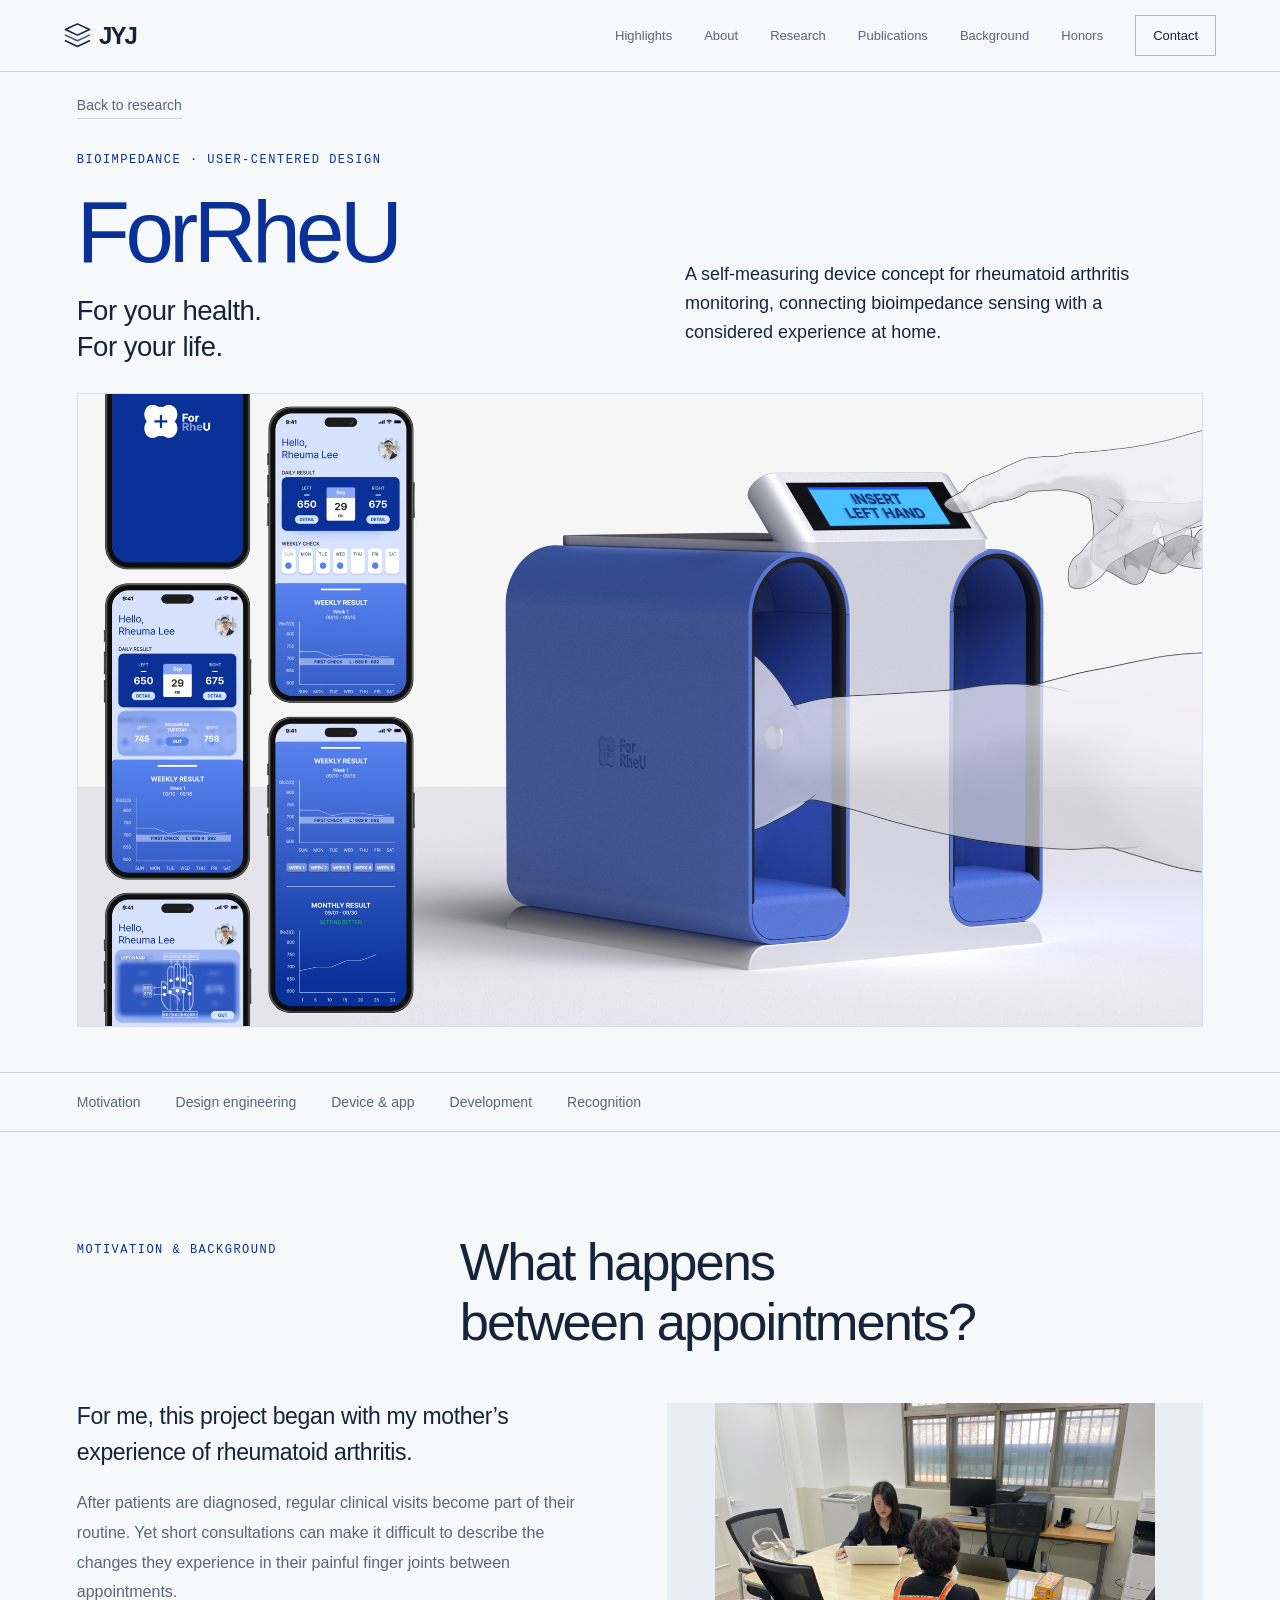
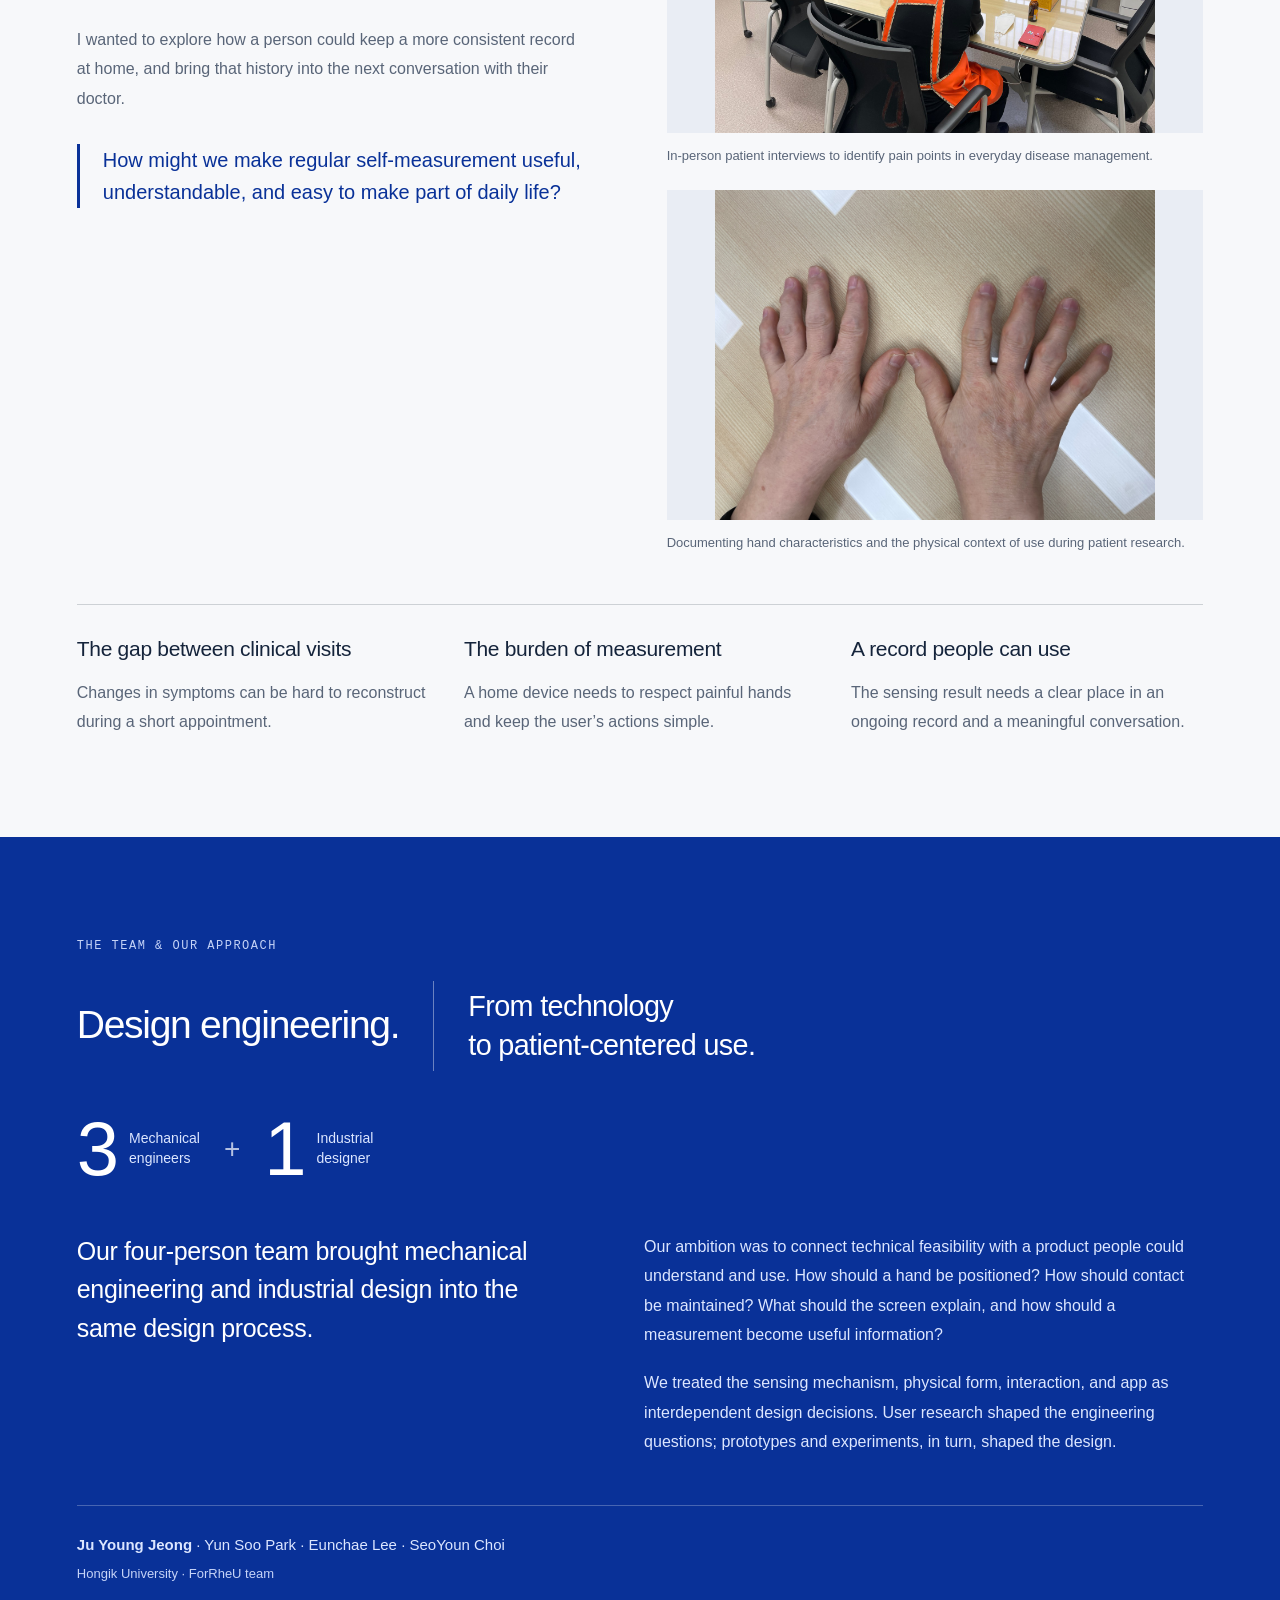
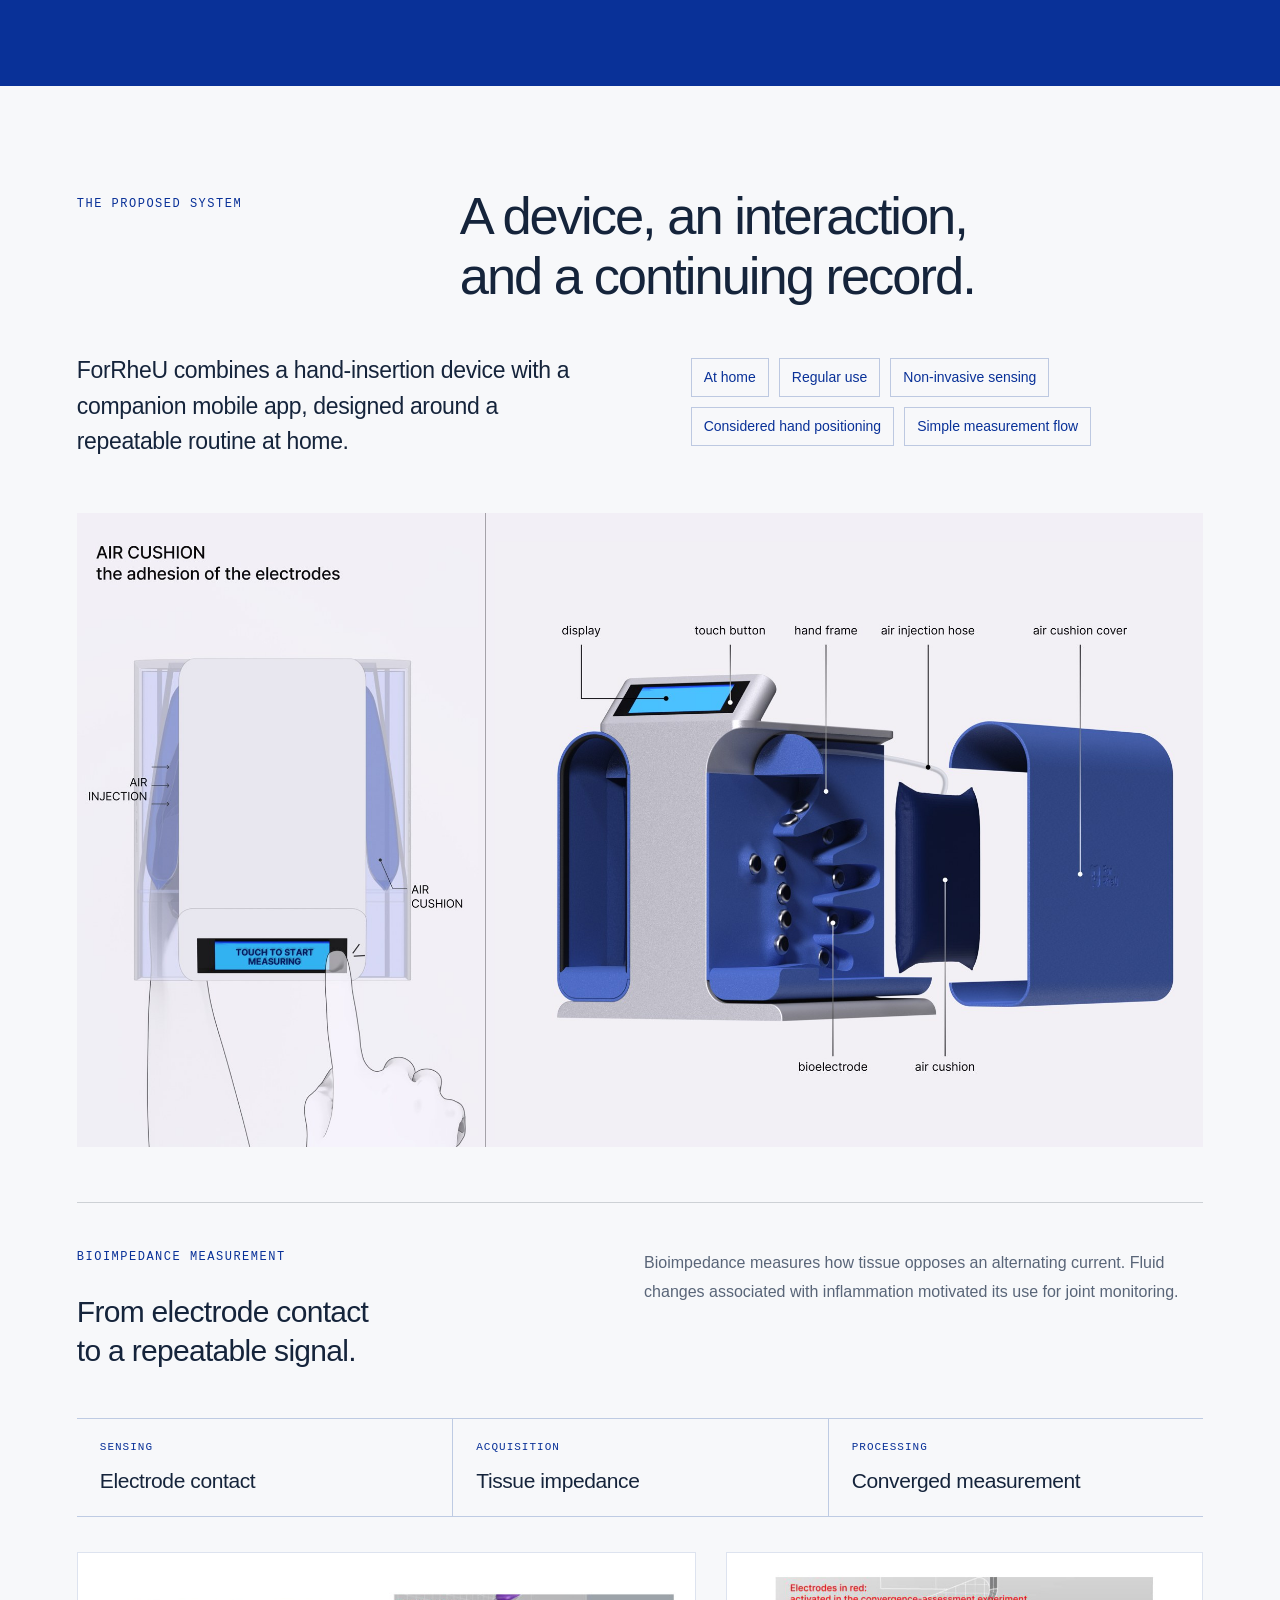
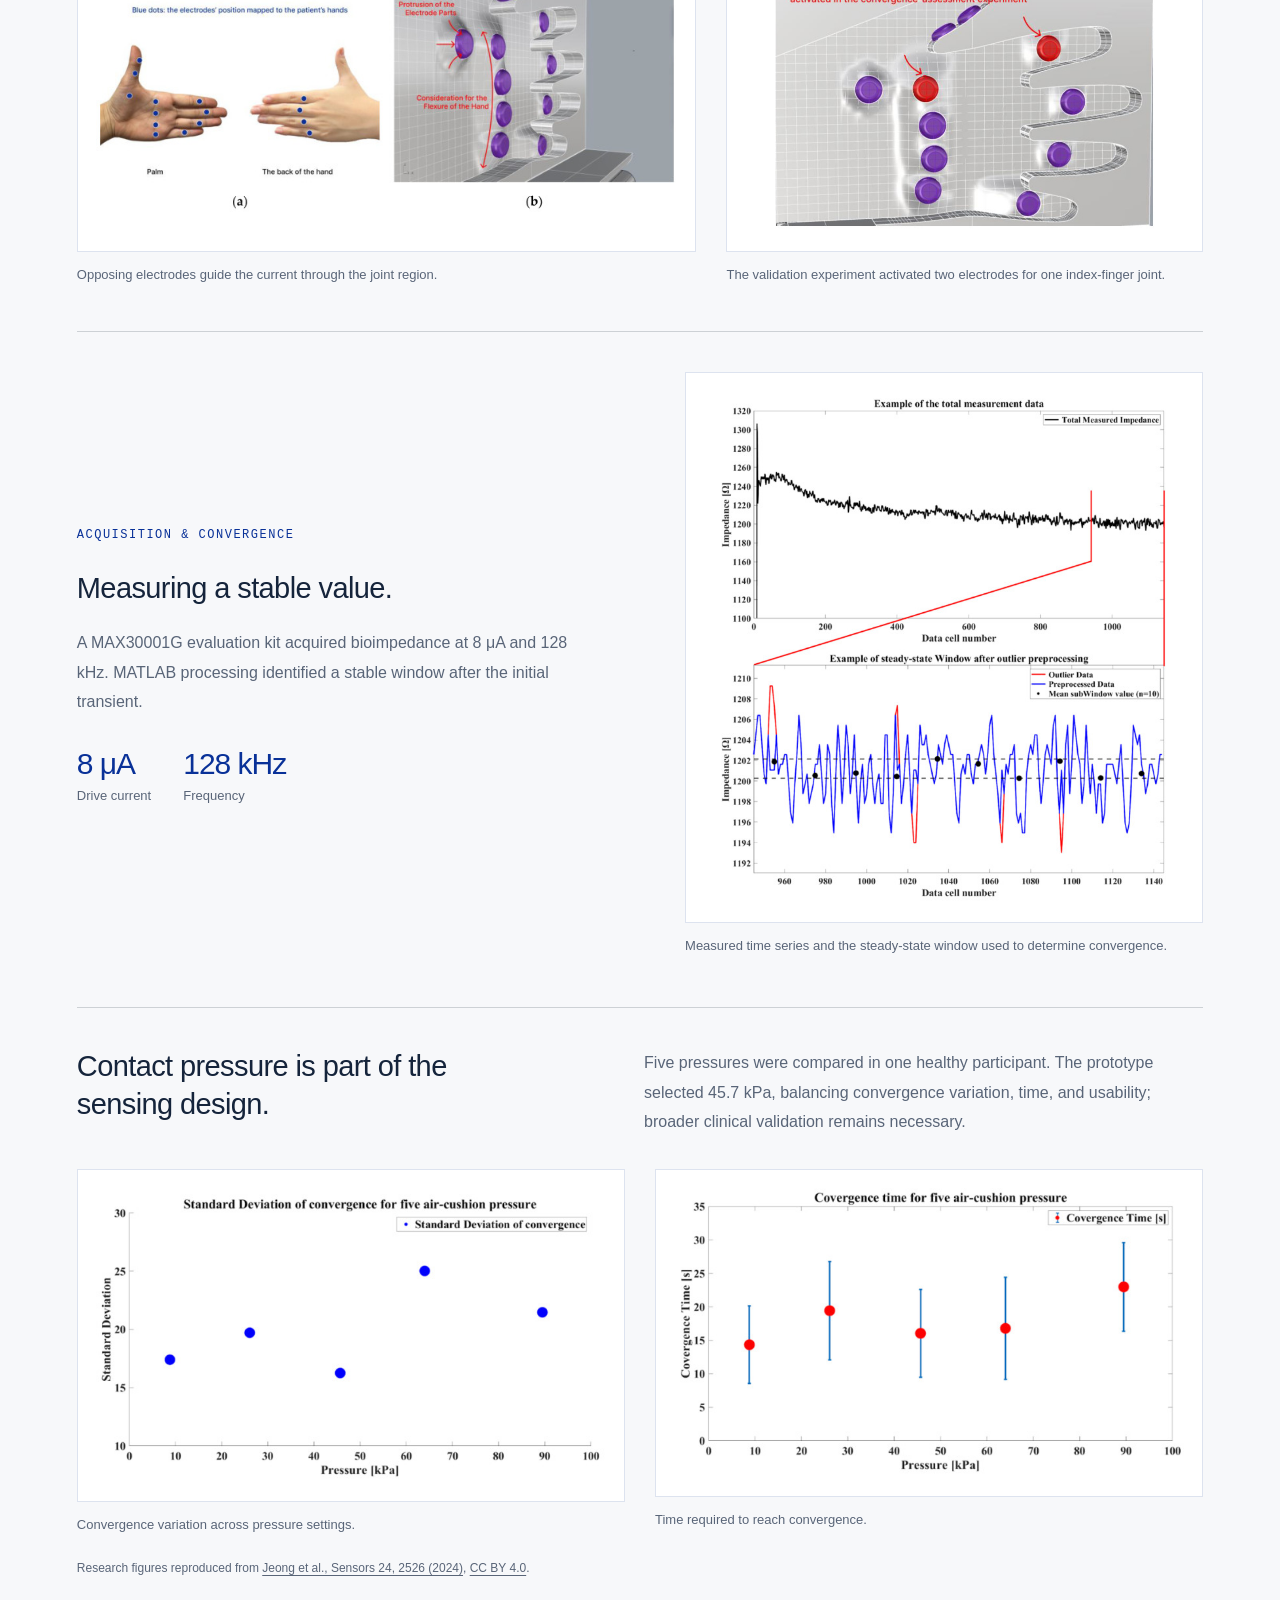
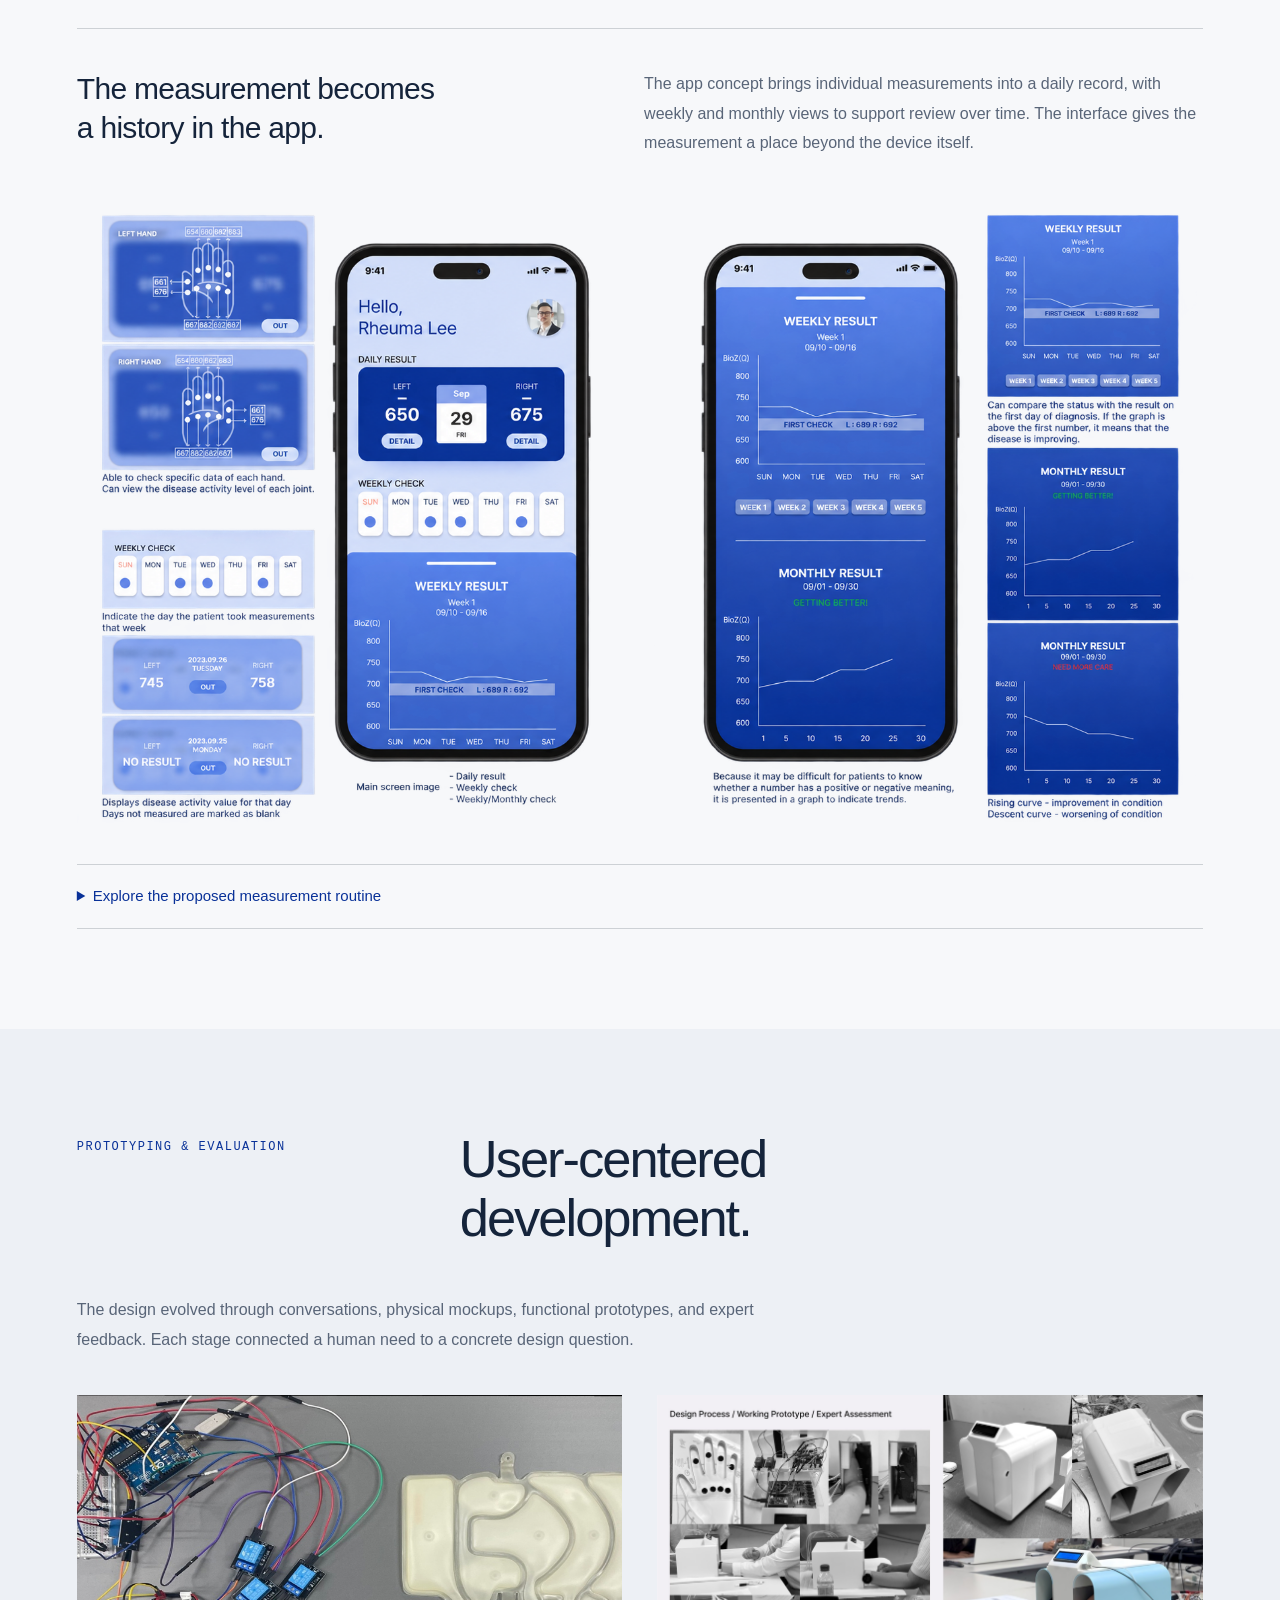
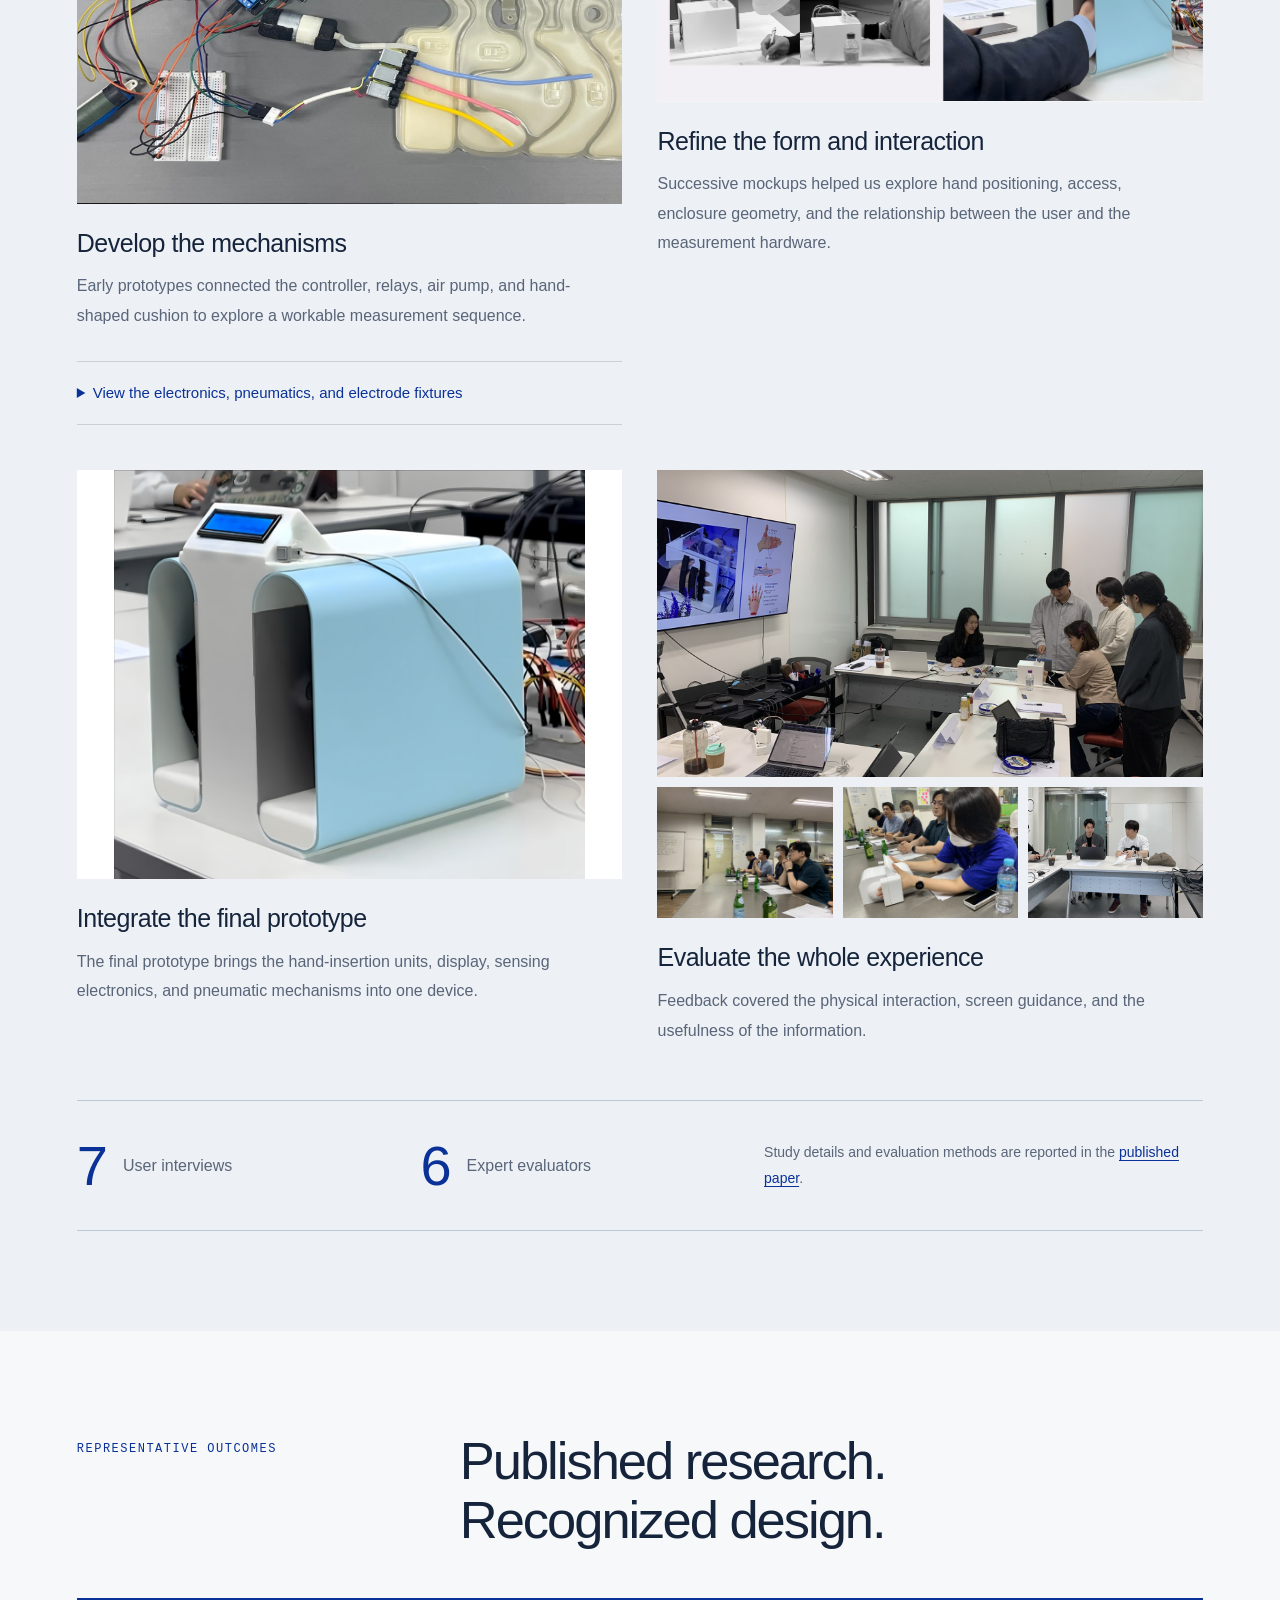
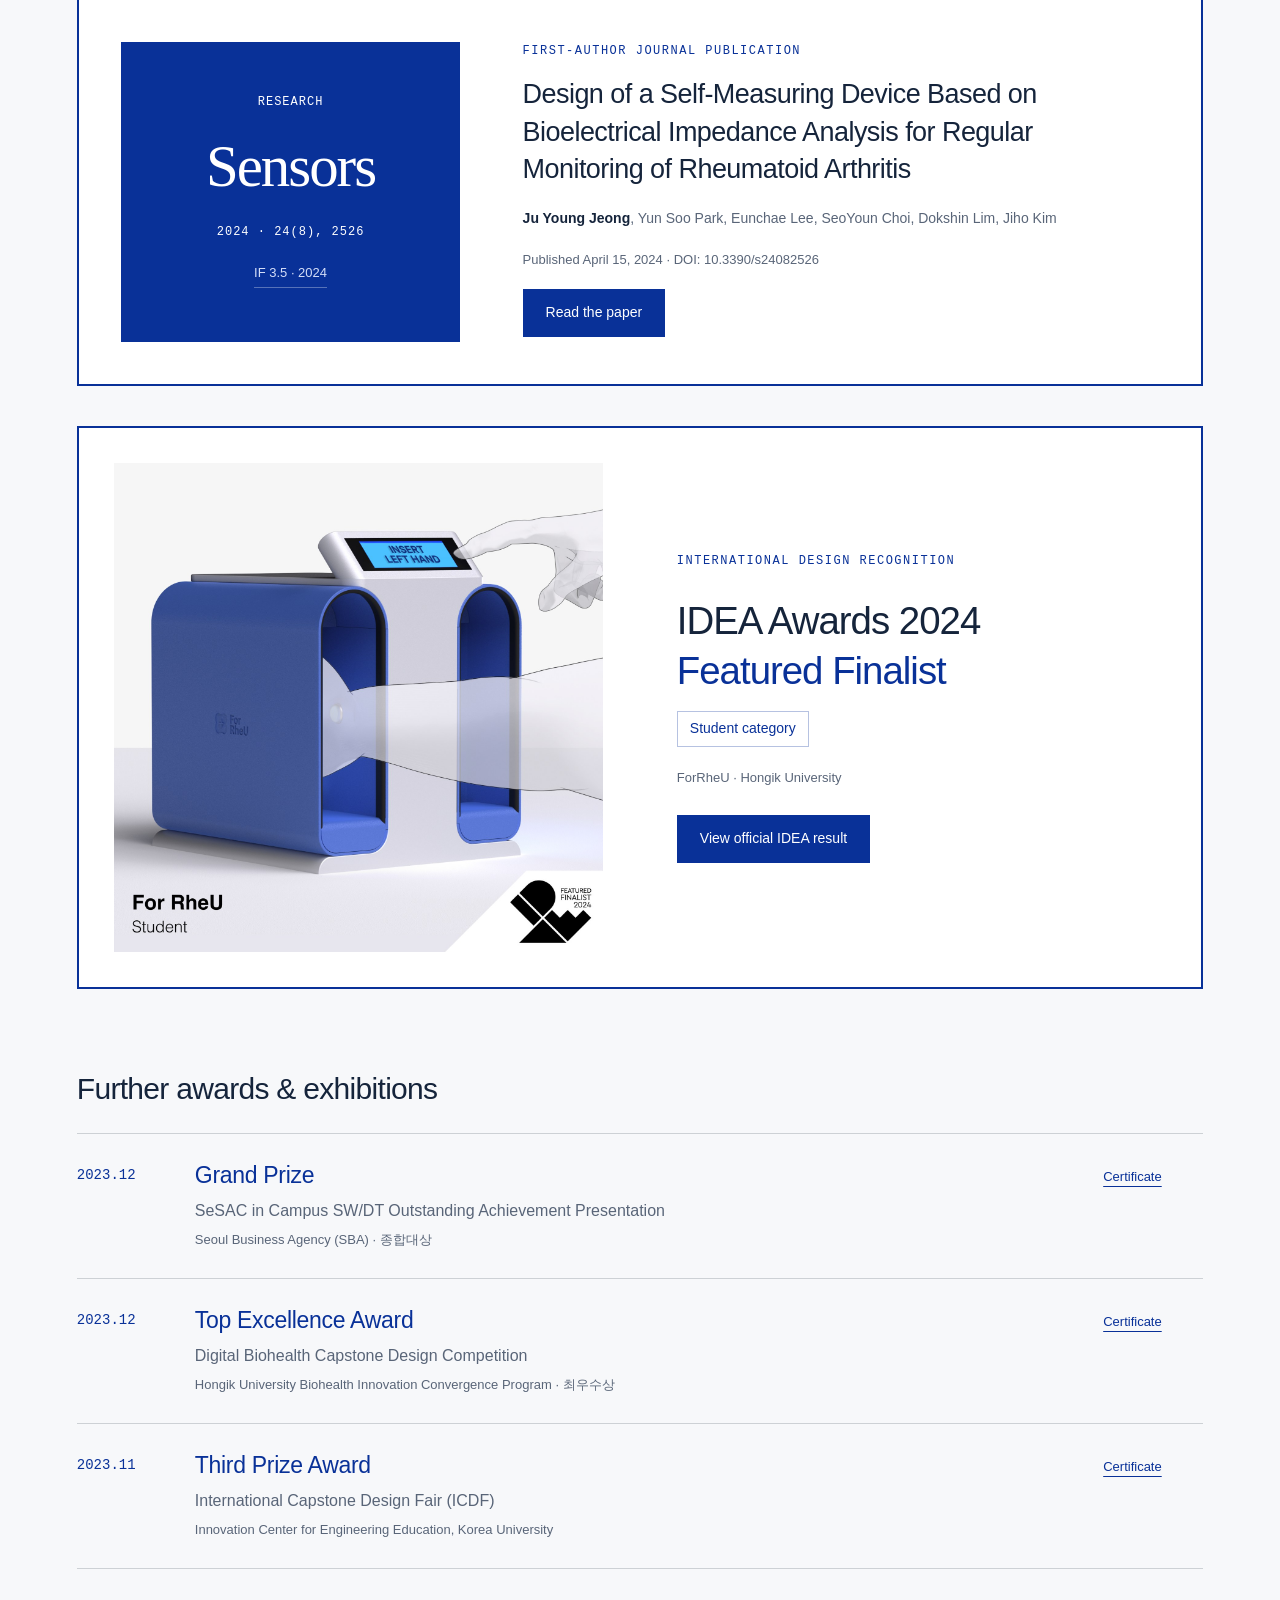
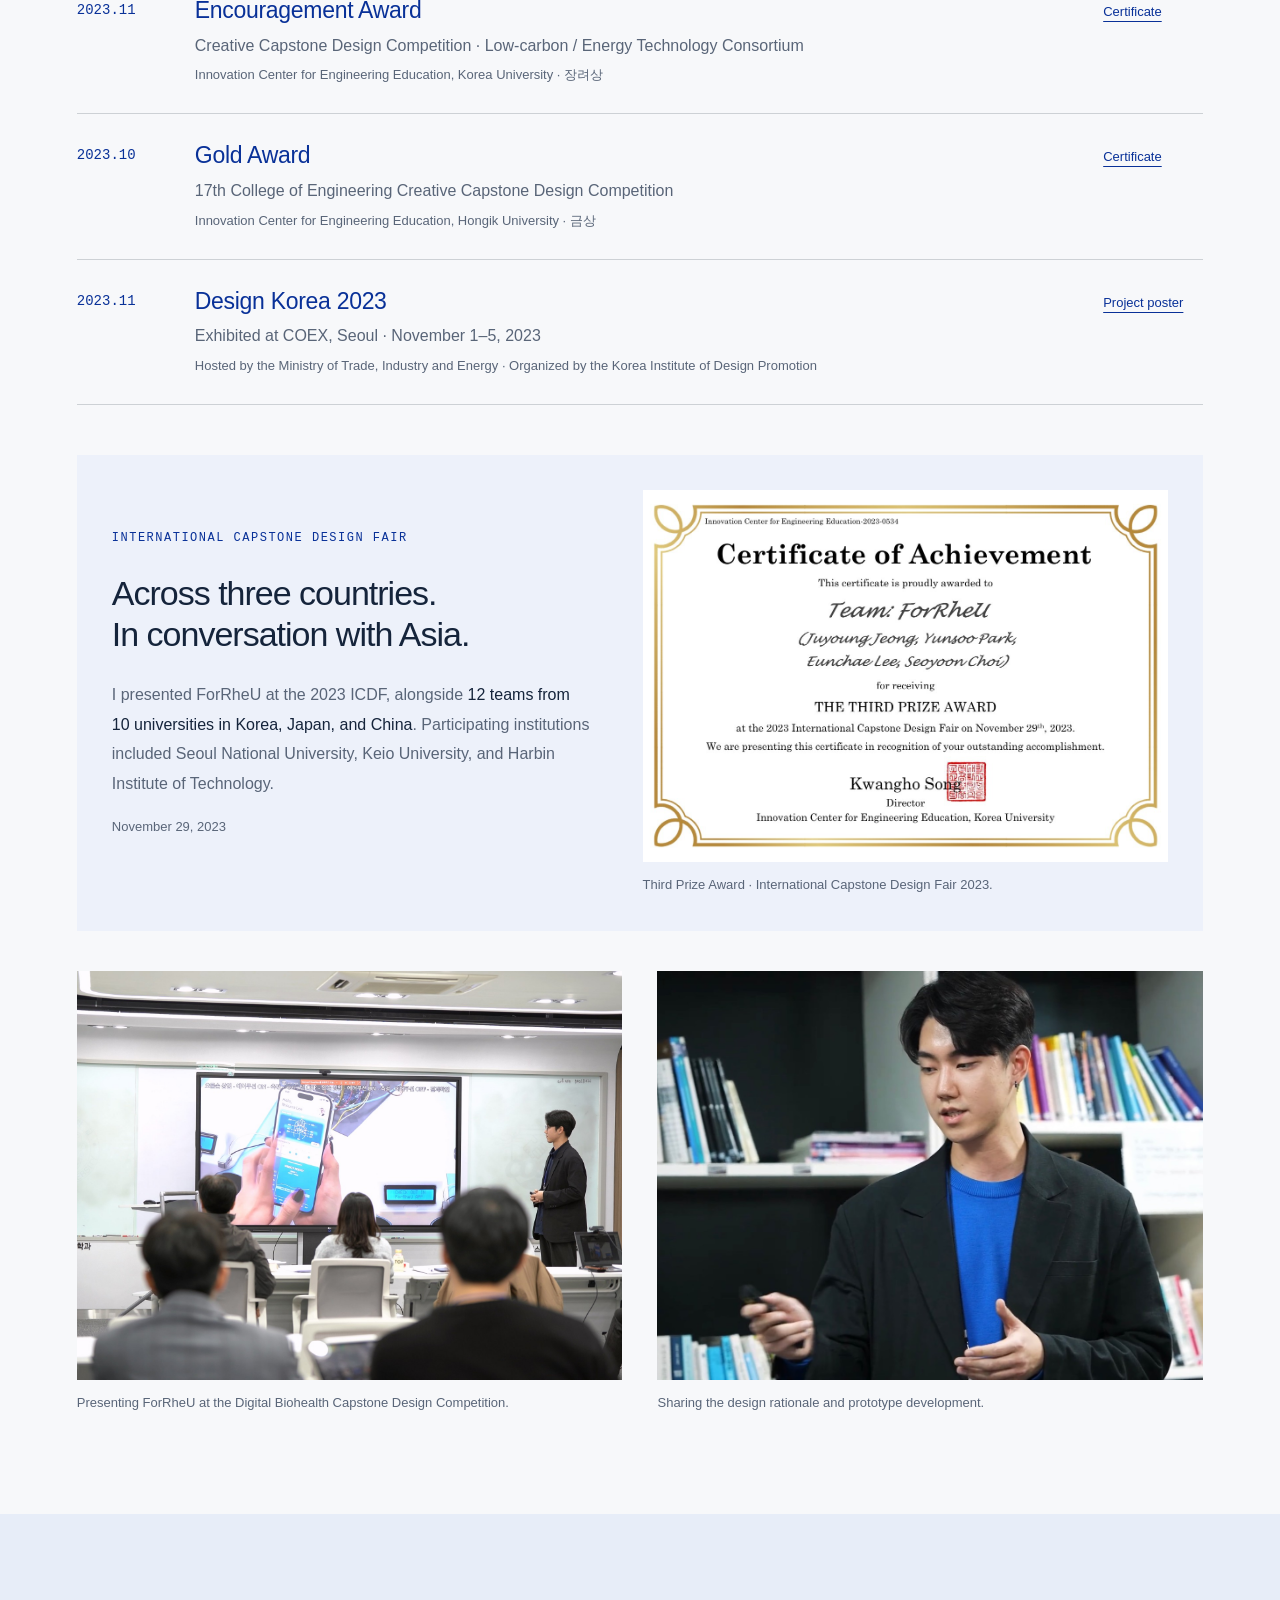
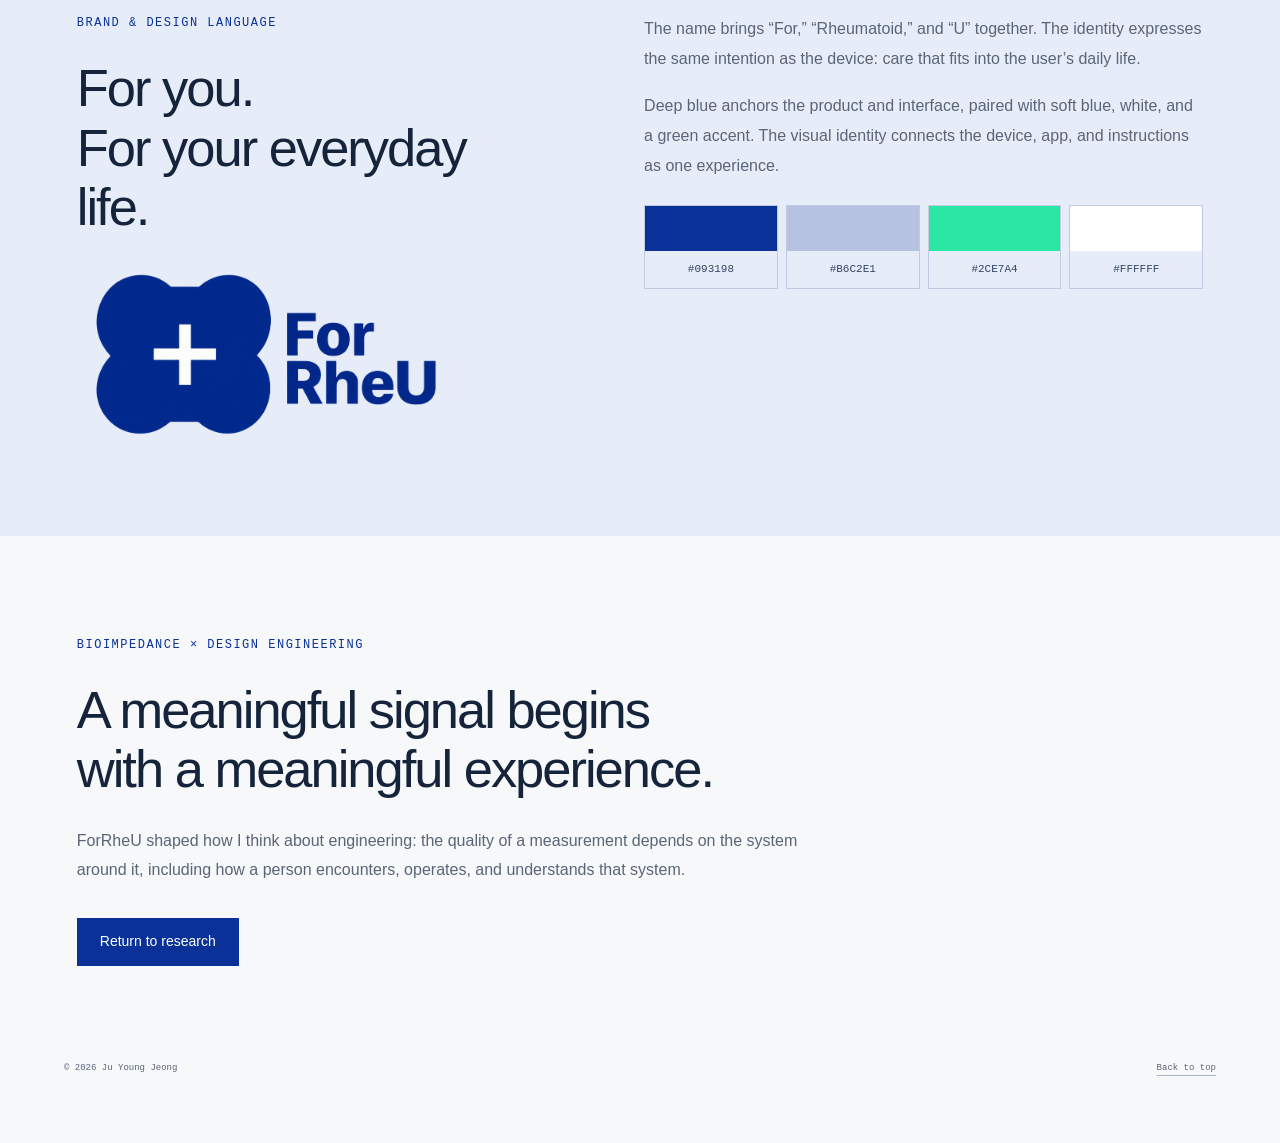
==== commit 02a3b019: "Add files via upload" ====
--- a/forrheu.html
+++ b/forrheu.html
@@ -7,16 +7,15 @@
 <meta property="og:type" content="article"><meta property="og:url" content="https://juu-yooung.github.io/forrheu.html">
 <meta property="og:title" content="ForRheU | Ju Young Jeong"><meta property="og:description" content="From a personal motivation to design engineering: bioimpedance sensing, a home-use device, and a connected app.">
 <meta property="og:image" content="https://juu-yooung.github.io/images/forrheu/hero-v2.jpg"><meta name="twitter:card" content="summary_large_image">
-<link rel="stylesheet" href="style.css?v=20261121-review02"><link rel="stylesheet" href="forrheu.css?v=20261121-review05"><script src="script.js?v=20261121-highlights-page" defer></script>
+<link rel="stylesheet" href="style.css?v=20261122-final-v3"><link rel="stylesheet" href="forrheu.css?v=20261122-final-v3"><script src="script.js?v=20261122-final-v3" defer></script>
 </head><body class="forrheu-page"><a class="skip" href="#main">Skip to content</a>
-<header><a class="wordmark" href="index.html#home" aria-label="Ju Young Jeong home">JYJ</a><button class="nav-toggle" type="button" aria-expanded="false" aria-controls="main-nav">Menu <span aria-hidden="true"><i class="ui-icon ui-menu" aria-hidden="true"></i></span></button><nav id="main-nav" aria-label="Main navigation"><a href="highlights.html#highlights">Highlights</a><a href="index.html#about">About</a><a href="index.html#research">Research</a><a href="index.html#publications">Publications</a><a href="index.html#background">Background</a><a href="index.html#honors">Honors</a><a class="nav-contact" href="index.html#contact">Contact </a></nav></header>
+<header><a class="wordmark" href="index.html#home" aria-label="Ju Young Jeong home"><svg class="wordmark-symbol" xmlns="http://www.w3.org/2000/svg" viewBox="0 0 38 40" width="27" height="28" aria-hidden="true" focusable="false"><path d="M2 12 19 4 36 12 19 20Z M2 28 19 36 36 28" fill="none" stroke="currentColor" stroke-width="2.2" stroke-linejoin="round" stroke-linecap="round"/><path class="wordmark-layer-accent" d="M2 20 19 28 36 20" fill="none" stroke-width="2.2" stroke-linejoin="round" stroke-linecap="round"/></svg>JYJ</a><button class="nav-toggle" type="button" aria-expanded="false" aria-controls="main-nav">Menu <span aria-hidden="true"><i class="ui-icon ui-menu" aria-hidden="true"></i></span></button><nav id="main-nav" aria-label="Main navigation"><a href="highlights.html#highlights">Highlights</a><a href="index.html#about">About</a><a href="index.html#research">Research</a><a href="index.html#publications">Publications</a><a href="index.html#background">Background</a><a href="index.html#honors">Honors</a><a class="nav-contact" href="index.html#contact">Contact </a></nav></header>
 <main id="main">
 <section class="fr-hero fr-wrap" id="project">
  <a class="fr-back" href="index.html#research">Back to research</a>
  <div class="fr-hero-copy"><div><p class="fr-kicker">BIOIMPEDANCE · USER-CENTERED DESIGN</p><h1>ForRheU<span>For your health.<br>For your life.</span></h1></div>
  <div class="fr-hero-description"><p>A self-measuring device concept for rheumatoid arthritis monitoring, connecting bioimpedance sensing with a considered experience at home.</p></div></div>
  <div class="fr-hero-image"><img src="images/forrheu/hero-v2.jpg" alt="ForRheU device with guided hand positioning and companion mobile app" width="2200" height="1238" loading="eager" decoding="async"></div>
- <div class="fr-outcomes"><a href="#publication"><span class="fr-kicker">RESEARCH PUBLICATION</span><strong class="fr-outcome-title">Design of a Self-Measuring Device Based on Bioelectrical Impedance Analysis for Regular Monitoring of Rheumatoid Arthritis</strong><span>Sensors · 2024 · IF 3.5 (2024)</span></a><a href="#idea"><span class="fr-kicker">DESIGN RECOGNITION</span><strong class="fr-outcome-title">International Design<br>Excellence Awards 2024 <span class="fr-award-acronym">(IDEA)</span></strong><span>Featured Finalist · Student</span></a></div>
 </section>
 <div class="fr-index" role="navigation" aria-label="Project sections"><div class="fr-wrap"><a href="#motivation">Motivation</a><a href="#team">Design engineering</a><a href="#system">Device &amp; app</a><a href="#process">Development</a><a href="#recognition">Recognition</a></div></div>
 
@@ -28,7 +27,7 @@
 </section>
 
 <section class="fr-team-band" id="team"><div class="fr-wrap fr-section">
- <p class="fr-kicker">THE TEAM &amp; OUR APPROACH</p><div class="fr-team-heading"><h2 class="fr-team-title"><span class="fr-team-discipline">Design engineering.</span><span class="fr-team-from">From engineering<br>to patient-centered use.</span></h2><div class="fr-team-composition"><p><strong>3</strong><span>Mechanical<br>engineers</span></p><span class="fr-team-plus">+</span><p><strong>1</strong><span>Industrial<br>designer</span></p></div></div>
+ <p class="fr-kicker">THE TEAM &amp; OUR APPROACH</p><div class="fr-team-heading"><h2 class="fr-team-title"><span class="fr-team-discipline">Design engineering.</span><span class="fr-team-from">From technology<br>to patient-centered use.</span></h2><div class="fr-team-composition"><p><strong>3</strong><span>Mechanical<br>engineers</span></p><span class="fr-team-plus">+</span><p><strong>1</strong><span>Industrial<br>designer</span></p></div></div>
  <div class="fr-two-col"><p class="fr-lead">Our four-person team brought mechanical engineering and industrial design into the same design process.</p><div><p>Our ambition was to connect technical feasibility with a product people could understand and use. How should a hand be positioned? How should contact be maintained? What should the screen explain, and how should a measurement become useful information?</p><p>We treated the sensing mechanism, physical form, interaction, and app as interdependent design decisions. User research shaped the engineering questions; prototypes and experiments, in turn, shaped the design.</p></div></div>
  <p class="fr-team-names"><strong>Ju Young Jeong</strong> · Yun Soo Park · Eunchae Lee · SeoYoun Choi<br><span>Hongik University · ForRheU team</span></p>
  </div></section>
@@ -64,8 +63,8 @@
 
 <section class="fr-section fr-wrap" id="recognition">
  <div class="fr-section-top"><p class="fr-kicker">REPRESENTATIVE OUTCOMES</p><h2>Published research.<br>Recognized design.</h2></div>
- <article class="fr-publication" id="publication"><div class="fr-publication-mark"><span>RESEARCH</span><strong>Sensors</strong><span>2024 · 24(8), 2526</span><a class="fr-if" href="https://www.mdpi.com/journal/sensors/news-and-conferences/news/12201" target="_blank" rel="noopener">IF 3.5 · 2024</a></div><div><p class="fr-kicker">FIRST-AUTHOR JOURNAL PUBLICATION</p><h3>Design of a Self-Measuring Device Based on Bioelectrical Impedance Analysis for Regular Monitoring of Rheumatoid Arthritis</h3><p class="fr-authors"><strong>Ju Young Jeong</strong>, Yun Soo Park, Eunchae Lee, SeoYoun Choi, Dokshin Lim, Jiho Kim</p><p>The paper documents the development process, prototype experiments, and heuristic evaluation.</p><p class="fr-meta">Published April 15, 2024 · DOI: 10.3390/s24082526</p><a class="fr-button" href="https://doi.org/10.3390/s24082526" target="_blank" rel="noopener noreferrer">Read the paper</a></div></article>
- <article class="fr-idea" id="idea"><div><img src="images/forrheu/idea.jpg" alt="ForRheU device rendering with the official IDEA Featured Finalist 2024 mark" width="1600" height="1599" loading="lazy" decoding="async"></div><div><p class="fr-kicker">INTERNATIONAL DESIGN RECOGNITION</p><h3>IDEA Awards 2024<br><strong>Featured Finalist</strong></h3><p class="fr-idea-category">Student category</p><p>ForRheU received Featured Finalist recognition in the International Design Excellence Awards, bringing the project’s integrated device and user experience to an international design audience.</p><p class="fr-meta">ForRheU · Hongik University</p><a class="fr-button fr-idea-result" href="https://www.idsa.org/awards-recognition/idea/idea-gallery/for-rheu-self-measuring-device-for-disease-activity-of-rheumatoid-arthritis/" target="_blank" rel="noopener noreferrer">View official IDEA result</a></div></article>
+ <article class="fr-publication" id="publication"><div class="fr-publication-mark"><span>RESEARCH</span><strong>Sensors</strong><span>2024 · 24(8), 2526</span><a class="fr-if" href="https://www.mdpi.com/journal/sensors/news-and-conferences/news/12201" target="_blank" rel="noopener">IF 3.5 · 2024</a></div><div><p class="fr-kicker">FIRST-AUTHOR JOURNAL PUBLICATION</p><h3>Design of a Self-Measuring Device Based on Bioelectrical Impedance Analysis for Regular Monitoring of Rheumatoid Arthritis</h3><p class="fr-authors"><strong>Ju Young Jeong</strong>, Yun Soo Park, Eunchae Lee, SeoYoun Choi, Dokshin Lim, Jiho Kim</p><p class="fr-meta">Published April 15, 2024 · DOI: 10.3390/s24082526</p><a class="fr-button" href="https://doi.org/10.3390/s24082526" target="_blank" rel="noopener noreferrer">Read the paper</a></div></article>
+ <article class="fr-idea" id="idea"><div><img src="images/forrheu/idea.jpg" alt="ForRheU device rendering with the official IDEA Featured Finalist 2024 mark" width="1600" height="1599" loading="lazy" decoding="async"></div><div><p class="fr-kicker">INTERNATIONAL DESIGN RECOGNITION</p><h3>IDEA Awards 2024<br><strong>Featured Finalist</strong></h3><p class="fr-idea-category">Student category</p><p class="fr-meta">ForRheU · Hongik University</p><a class="fr-button fr-idea-result" href="https://www.idsa.org/awards-recognition/idea/idea-gallery/for-rheu-self-measuring-device-for-disease-activity-of-rheumatoid-arthritis/" target="_blank" rel="noopener noreferrer">View official IDEA result</a></div></article>
 
  <div class="fr-awards-heading"><h3 class="fr-subtitle">Further awards &amp; exhibitions</h3></div><div class="fr-awards-list">
 <article class="fr-award"><time datetime="2023-12-27">2023.12</time><div><h3>Grand Prize</h3><p>SeSAC in Campus SW/DT Outstanding Achievement Presentation</p><p class="fr-meta">Seoul Business Agency (SBA) · 종합대상</p></div><a class="fr-small-link" href="images/forrheu/sesac-certificate.jpg" target="_blank" rel="noopener">Certificate</a></article><article class="fr-award"><time datetime="2023-12-18">2023.12</time><div><h3>Top Excellence Award</h3><p>Digital Biohealth Capstone Design Competition</p><p class="fr-meta">Hongik University Biohealth Innovation Convergence Program · 최우수상</p></div><a class="fr-small-link" href="images/forrheu/biohealth-certificate.jpg" target="_blank" rel="noopener">Certificate</a></article><article class="fr-award"><time datetime="2023-11-29">2023.11</time><div><h3>Third Prize Award</h3><p>International Capstone Design Fair (ICDF)</p><p class="fr-meta">Innovation Center for Engineering Education, Korea University</p></div><a class="fr-small-link" href="images/forrheu/icdf-certificate.jpg" target="_blank" rel="noopener">Certificate</a></article><article class="fr-award"><time datetime="2023-11-02">2023.11</time><div><h3>Encouragement Award</h3><p>Creative Capstone Design Competition · Low-carbon / Energy Technology Consortium</p><p class="fr-meta">Innovation Center for Engineering Education, Korea University · 장려상</p></div><a class="fr-small-link" href="images/forrheu/consortium-certificate.jpg" target="_blank" rel="noopener">Certificate</a></article><article class="fr-award"><time datetime="2023-10-06">2023.10</time><div><h3>Gold Award</h3><p>17th College of Engineering Creative Capstone Design Competition</p><p class="fr-meta">Innovation Center for Engineering Education, Hongik University · 금상</p></div><a class="fr-small-link" href="images/forrheu/campus-certificate.jpg" target="_blank" rel="noopener">Certificate</a></article>
--- a/style.css
+++ b/style.css
@@ -371,3 +371,101 @@
 .guided-waves-card-visual{display:flex;align-items:center;background:#fff}
 .guided-waves-card-visual img{display:block;width:100%;height:auto;aspect-ratio:3/2;object-fit:contain;padding:10px}
 @media(max-width:760px){.guided-waves-card-visual img{height:100%;aspect-ratio:auto;object-fit:contain;padding:5px}}
+
+/* Compact shared header and research-page content width. */
+:root{--site-header-height:72px;--case-index-height:58px}
+html{scroll-padding-top:var(--site-header-height)}
+header{height:var(--site-header-height);min-height:var(--site-header-height);padding-top:0;padding-bottom:0}
+header .wordmark{font-size:24px}
+.forrheu-page .fr-wrap,.gw-page .gw-wrap{width:88%;max-width:1200px}
+.forrheu-page .fr-index,.gw-page .gw-index{top:var(--site-header-height)}
+.forrheu-page main [id],.gw-page main [id]{scroll-margin-top:calc(var(--case-index-height) + 14px)}
+.forrheu-page #project,.gw-page #overview{scroll-margin-top:12px}
+@media(max-width:1100px){
+ :root{--site-header-height:60px}
+ header{height:auto;min-height:var(--site-header-height);padding-top:10px;padding-bottom:10px}
+}
+@media(max-width:760px){
+ :root{--site-header-height:56px;--case-index-height:54px}
+ header{padding-top:8px;padding-bottom:8px}
+ header .wordmark{font-size:22px}
+}
+
+/* Cover-inspired silicon process platform: evolution, architecture diversity, device function. */
+.hero-art.hero-art-morphology{align-self:center;max-width:620px;width:100%;justify-self:center}
+.morphology-frame{position:relative;aspect-ratio:6/5;margin:0;overflow:hidden;isolation:isolate;background:#f7f8fa;transform:perspective(1100px) rotateX(var(--morphology-tilt-x,0deg)) rotateY(var(--morphology-tilt-y,0deg));transition:transform .5s cubic-bezier(.2,.65,.3,1)}
+.morphology-frame::after{content:'';position:absolute;inset:0;z-index:3;pointer-events:none;background:linear-gradient(90deg,#f7f8fa,transparent 7%,transparent 95%,#f7f8fa),linear-gradient(0deg,#f7f8fa,transparent 7%,transparent 95%,#f7f8fa)}
+.morphology-plane{position:absolute;inset:0}
+.morphology-image,.morphology-surface,.morphology-device,.morphology-canvas{position:absolute;inset:0;display:block;width:100%;height:100%;object-fit:contain}
+.morphology-surface,.morphology-device{pointer-events:none;will-change:transform}
+.morphology-surface{animation:morphology-breathe 2.8s ease-in-out infinite paused;clip-path:polygon(3% 58%,29% 39%,56% 46%,50% 65%,27% 81%,3% 81%);transform-origin:30% 65%}
+.morphology-device{animation:morphology-resonate 1.8s ease-in-out infinite paused;clip-path:polygon(63% 5%,98% 7%,99% 27%,66% 24%);transform-origin:82% 16%}
+.morphology-canvas{z-index:2;pointer-events:none}
+.hero-motion-running .morphology-frame[data-phase="evolution"] .morphology-surface{animation-play-state:running}
+.hero-motion-running .morphology-frame[data-phase="devices"] .morphology-device{animation-play-state:running}
+.motion-paused .morphology-frame{transition:none}
+.morphology-caption{display:grid;grid-template-columns:repeat(3,minmax(0,1fr));gap:12px;margin:14px 10px 0;padding-top:12px;border-top:1px solid #cdd6e1;font:10px/1.65 var(--mono);letter-spacing:.2px;color:#7c8998}
+.morphology-caption>span{position:relative;padding-top:7px;transition:color .7s ease}
+.morphology-caption>span::before{content:'';position:absolute;left:0;top:0;width:15px;height:2px;background:#c6d0dc;transition:background .7s ease,width .7s ease}
+.morphology-caption>span.is-active{color:#244e76}
+.morphology-caption>span.is-active::before{width:28px;background:#527fa3}
+@keyframes morphology-breathe{0%,100%{transform:translateY(0) scaleY(1)}50%{transform:translateY(-1.1px) scaleY(1.002)}}
+@keyframes morphology-resonate{0%,100%{transform:translateX(-.55px)}50%{transform:translateX(.55px)}}
+@media(max-width:1100px){.hero-art.hero-art-morphology{max-width:100%}}
+@media(max-width:760px){.hero-art.hero-art-morphology{max-width:540px}.morphology-caption{font-size:9px;gap:9px;margin-top:8px}}
+@media(prefers-reduced-motion:reduce){.morphology-frame,.morphology-caption>span,.morphology-caption>span::before{transition:none}}
+
+
+/* Organic, frameless 3D architectures occupy the hero, with visible connected architectures and no reading veil. */
+.morphology-home .hero{position:relative;min-height:700px;overflow:hidden}
+.morphology-home .hero-grid{opacity:.10}
+.morphology-home .hero-content{position:relative;z-index:3;isolation:isolate}
+.morphology-home .hero-content::before{display:none}
+.morphology-home .hero-art.hero-art-morphology{position:absolute;inset:0;z-index:4;max-width:none;width:100%;height:100%;margin:0;pointer-events:none}
+.morphology-home .morphology-frame{position:absolute;inset:0;aspect-ratio:auto;background:transparent;overflow:visible;transform:none;transition:none;mask-image:linear-gradient(180deg,transparent,#000 7%,#000 86%,transparent)}
+.morphology-home .morphology-frame::after{display:none}
+.morphology-home .morphology-canvas{display:block;width:100%;height:100%;pointer-events:none}
+.morphology-home .morphology-caption{position:absolute;width:1px;height:1px;overflow:hidden;clip-path:inset(50%);white-space:nowrap;border:0;padding:0;margin:0}
+.morphology-home .hero-footer{z-index:5}
+@media(max-width:1100px) and (min-width:761px){.morphology-home .hero{min-height:620px}}
+@media(max-width:760px){
+ .morphology-home .hero{display:block;min-height:0;padding-bottom:78px}
+ .morphology-home .hero-content::before{display:none}
+ .morphology-home .hero-art.hero-art-morphology{position:relative;inset:auto;width:calc(100% + 12%);height:clamp(340px,100vw,460px);margin:8px -6% -18px}
+ .morphology-home .morphology-frame{mask-image:radial-gradient(ellipse 90% 90% at 50% 50%,#000 48%,transparent 100%)}
+}
+
+
+/* Phone-only overlap: keep moving structures beside the introduction, with local text protection. */
+@media(max-width:760px){
+ .morphology-home .hero-art.hero-art-morphology{
+  z-index:1;
+  margin-top:clamp(-270px,-62vw,-210px);
+ }
+ .morphology-home .hero-content{z-index:3}
+ .morphology-home .hero-statement{color:var(--ink);line-height:1.65}
+ .morphology-home .hero-description{color:#344256;font-size:14px;line-height:1.8;margin-bottom:24px}
+ .morphology-home .hero-statement .statement-line,
+ .morphology-home .hero-description .description-line{
+  display:inline;
+  background:rgba(247,248,250,.83);
+  -webkit-box-decoration-break:clone;
+  box-decoration-break:clone;
+  box-shadow:3px 0 0 rgba(247,248,250,.83),-3px 0 0 rgba(247,248,250,.83);
+  text-shadow:0 1px 2px #f7f8fa;
+ }
+ .morphology-home .hero-content>.text-link{
+  position:relative;
+  color:var(--ink);
+  background:rgba(247,248,250,.94);
+  box-shadow:0 0 10px 5px rgba(247,248,250,.86);
+ }
+}
+
+/* Shared identity: the existing JYJ typography stays intact at every breakpoint. */
+header .wordmark{display:inline-flex;align-items:center;gap:.34em}
+header .wordmark .wordmark-symbol{display:block;flex:0 0 auto;width:1.12em;height:1.18em;overflow:visible}
+header .wordmark .wordmark-layer-accent{stroke:var(--accent)}
+
+/* Loading and unavailable WebGL show the site background, without a still-image thumbnail. */
+.morphology-frame:not([data-webgl-ready="true"]) .morphology-canvas{visibility:hidden}
--- a/forrheu.css
+++ b/forrheu.css
@@ -288,3 +288,21 @@
 /* Review 05: standalone logo with real alpha transparency. */
 .fr-brand-logo{aspect-ratio:auto;background:transparent}
 .fr-brand-logo img{position:static;display:block;width:100%;max-width:100%;height:auto;left:auto;top:auto}
+
+/* Compact first-screen hierarchy with the existing image layout. */
+.fr-hero{padding-top:24px}
+.fr-hero-copy{padding:32px 0 28px}
+.forrheu-page .fr-hero .fr-kicker{margin-bottom:18px}
+.fr-hero h1{font-size:clamp(64px,6.8vw,90px);letter-spacing:-4.5px}
+.fr-hero h1 span{font-size:clamp(22px,2.15vw,28px);line-height:1.3;letter-spacing:-.5px;margin-top:18px}
+.fr-hero-description{transform:none;padding-top:0;padding-bottom:0}
+.fr-hero-description>p:first-child{font-size:18px;line-height:1.6}
+@media(max-width:760px){
+ .fr-hero-copy{padding-top:28px;padding-bottom:24px;gap:24px}
+ .fr-hero h1{font-size:64px;letter-spacing:-3.2px}
+ .fr-hero h1 span{font-size:23px;margin-top:16px}
+}
+@media(max-width:520px){
+ .fr-hero h1{font-size:58px;letter-spacing:-2.8px}
+ .fr-hero h1 span{font-size:22px}
+}
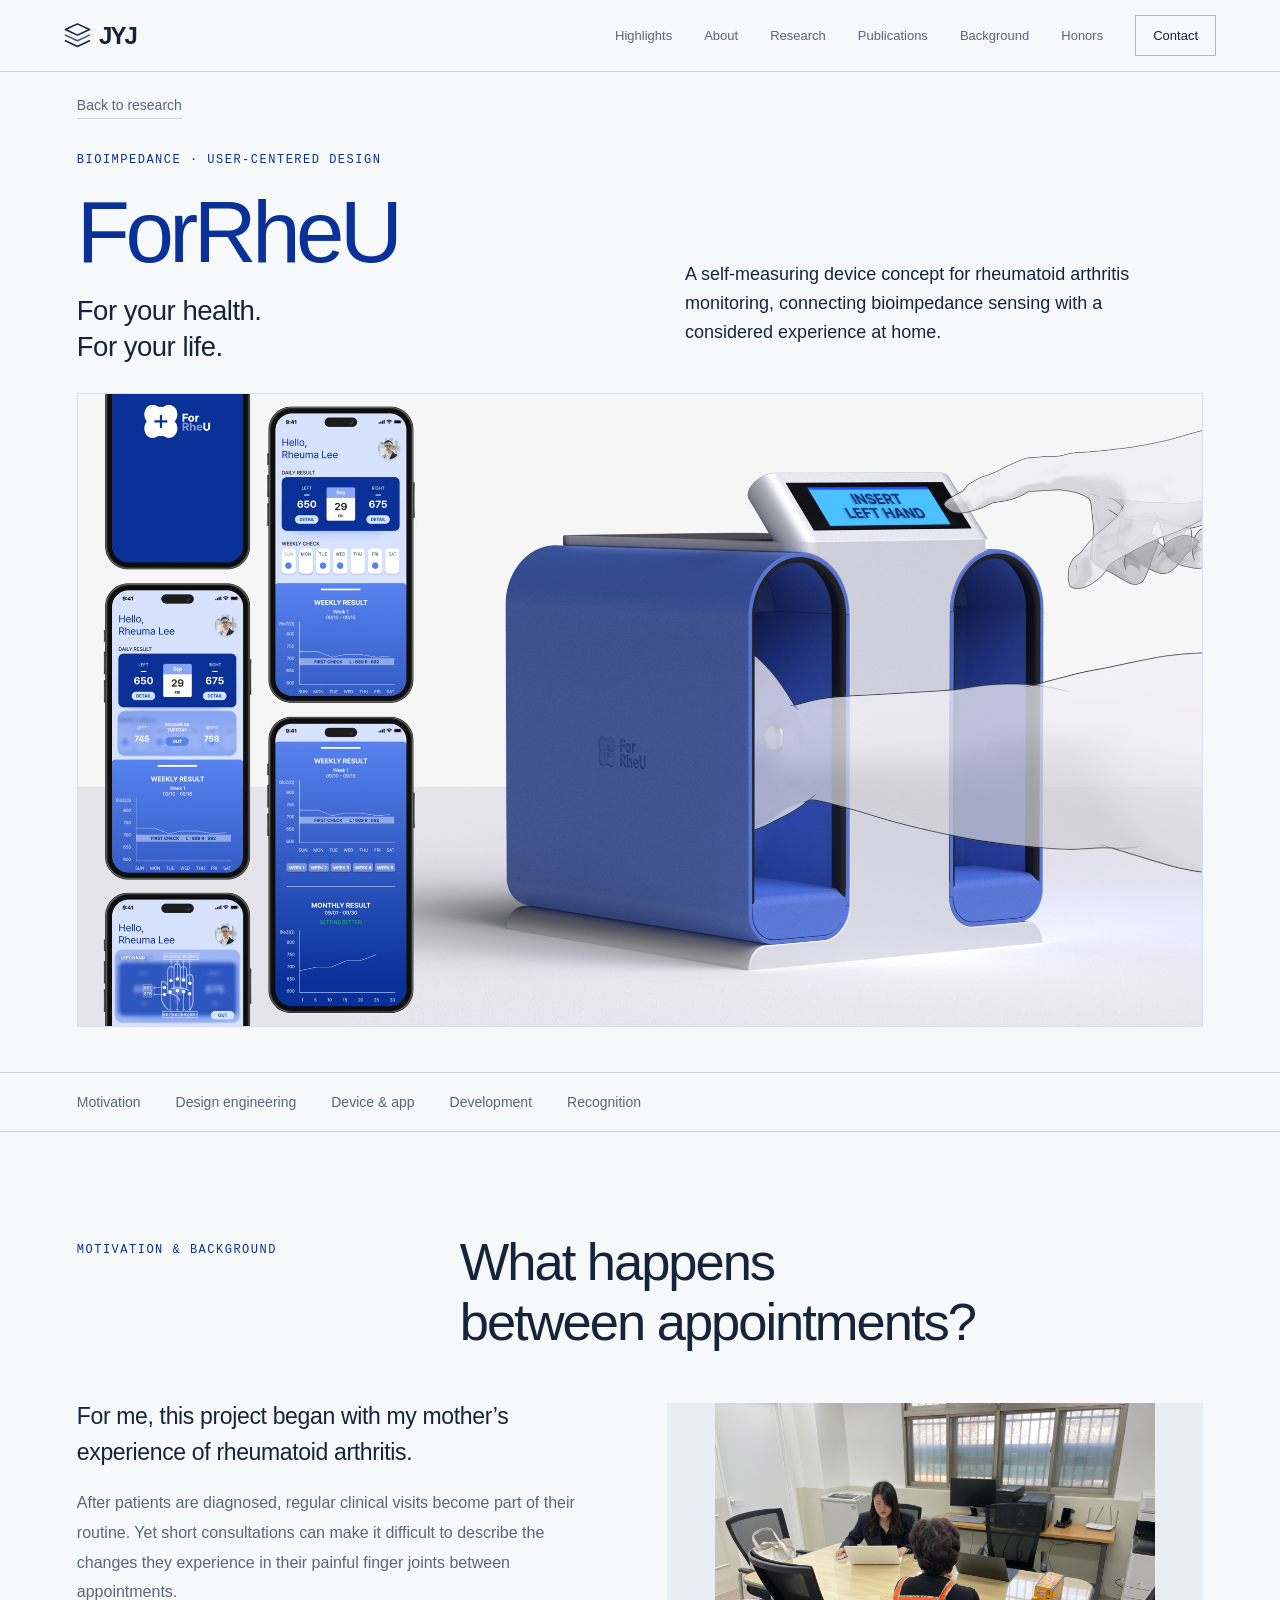
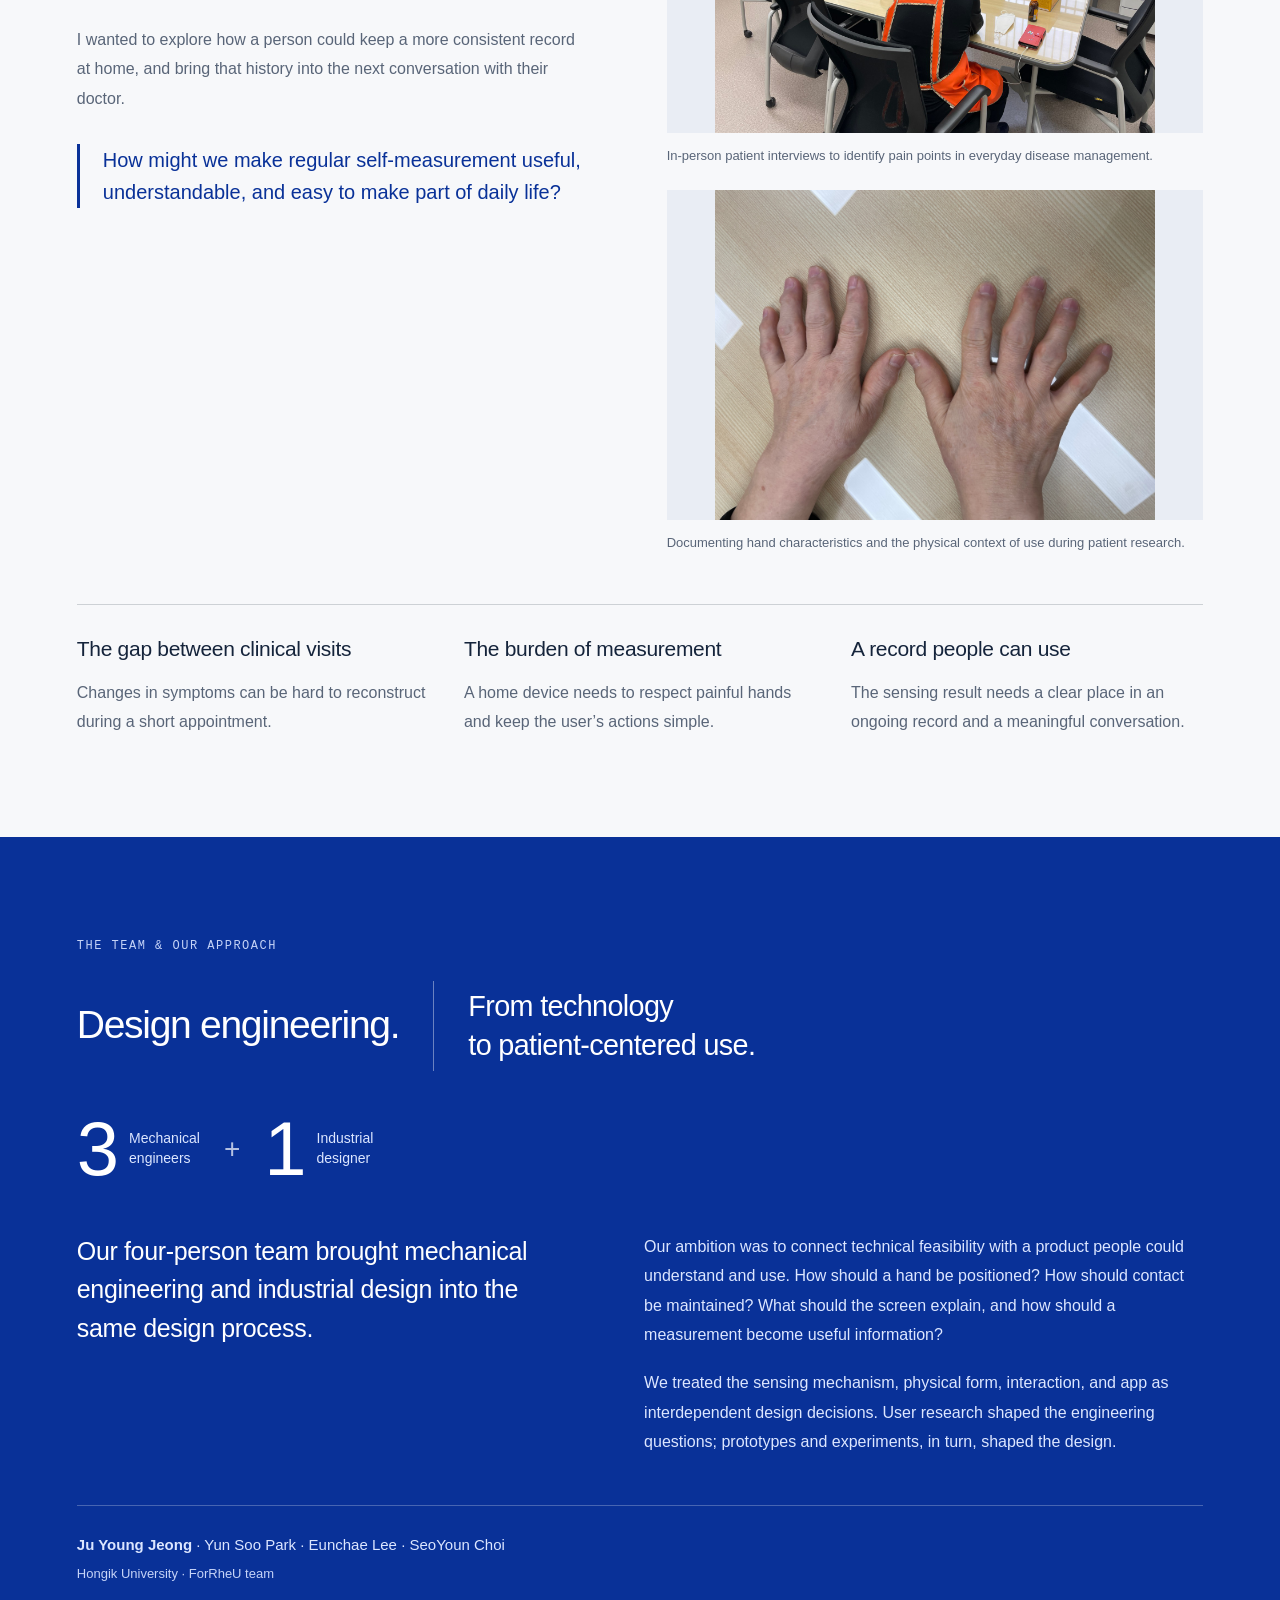
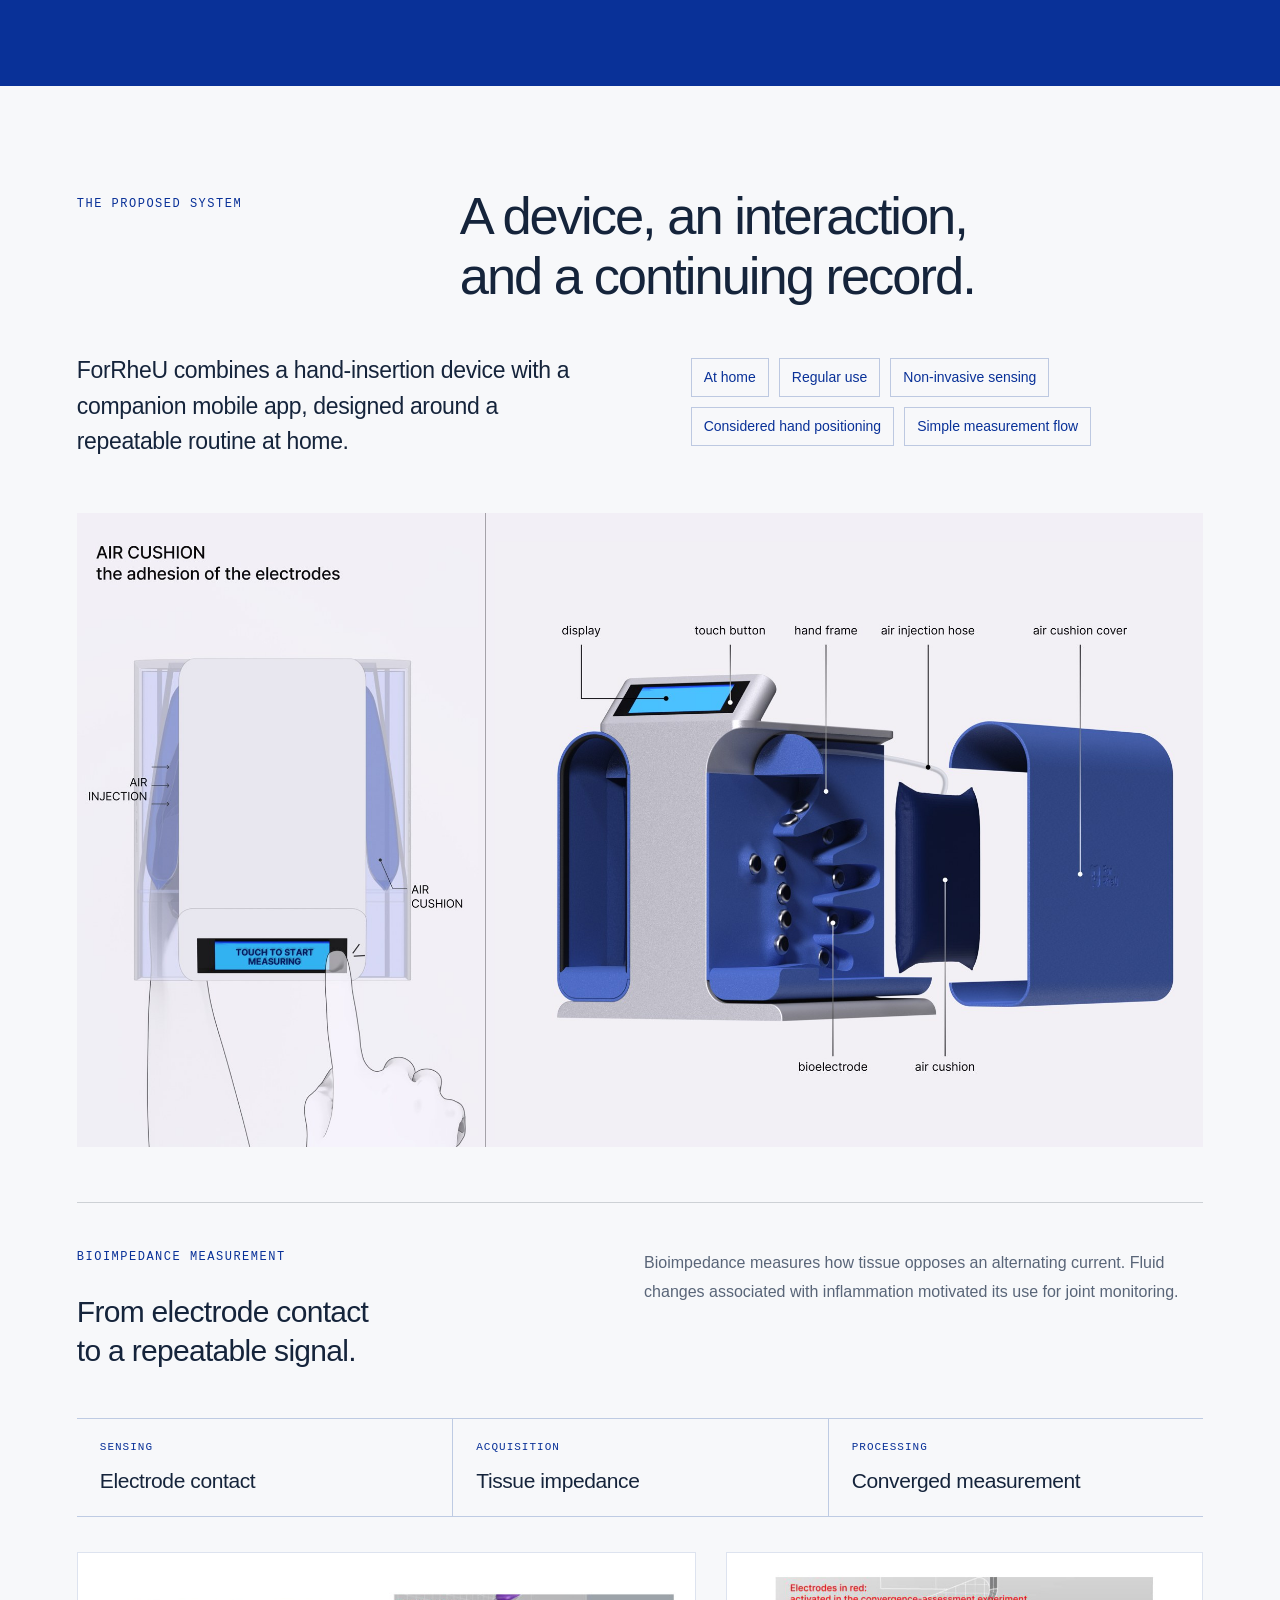
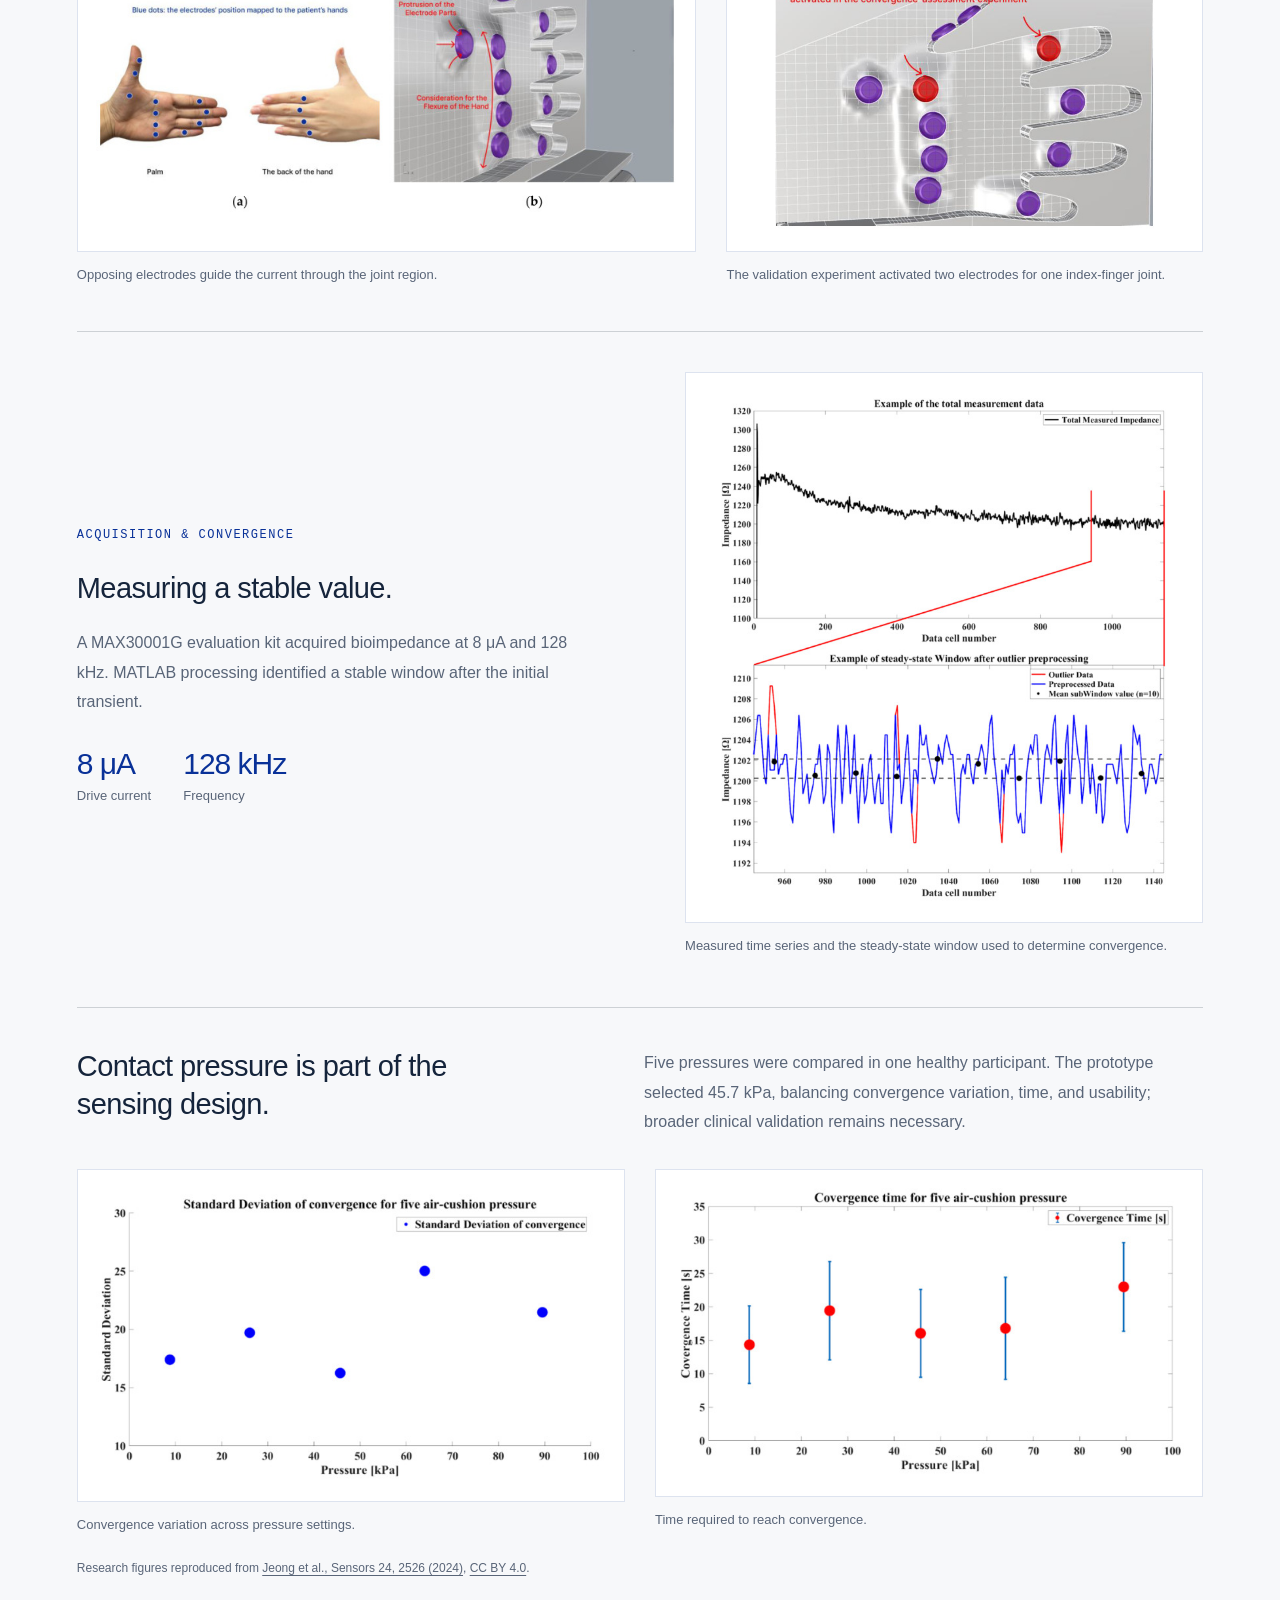
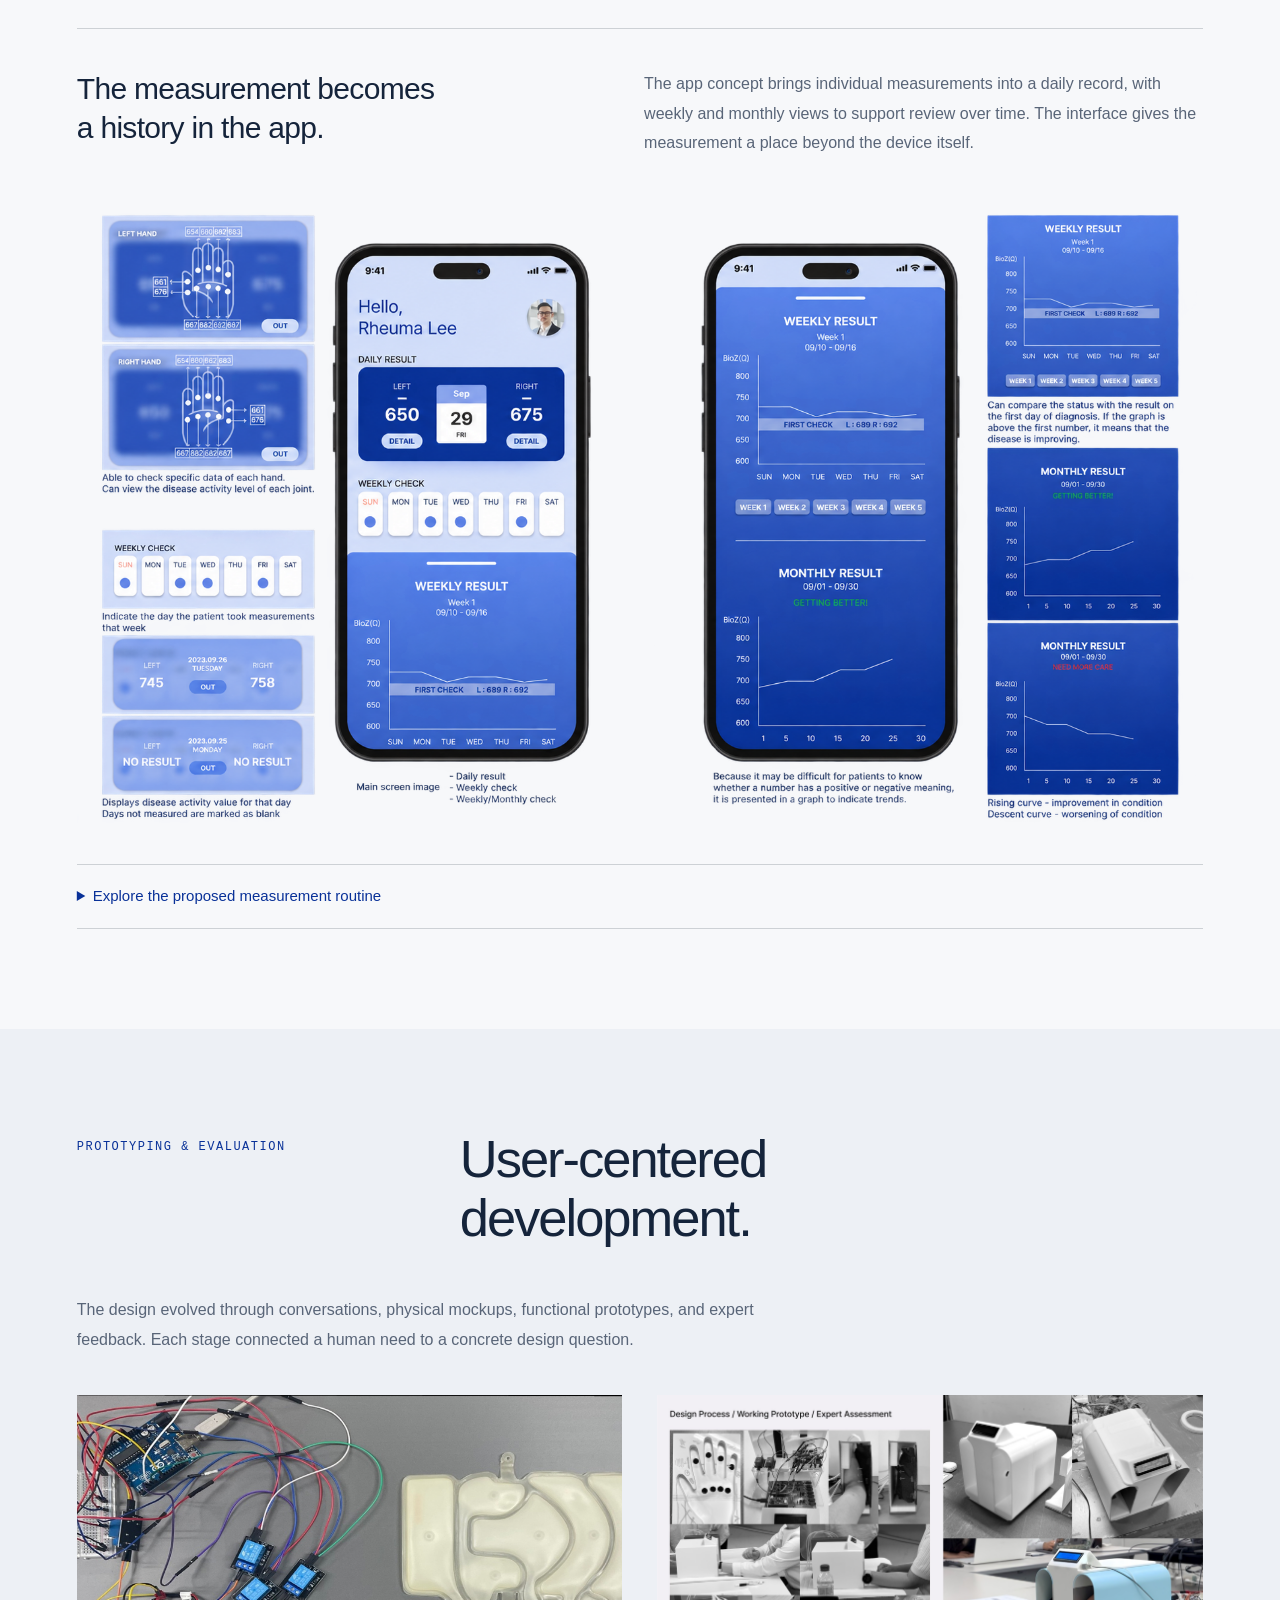
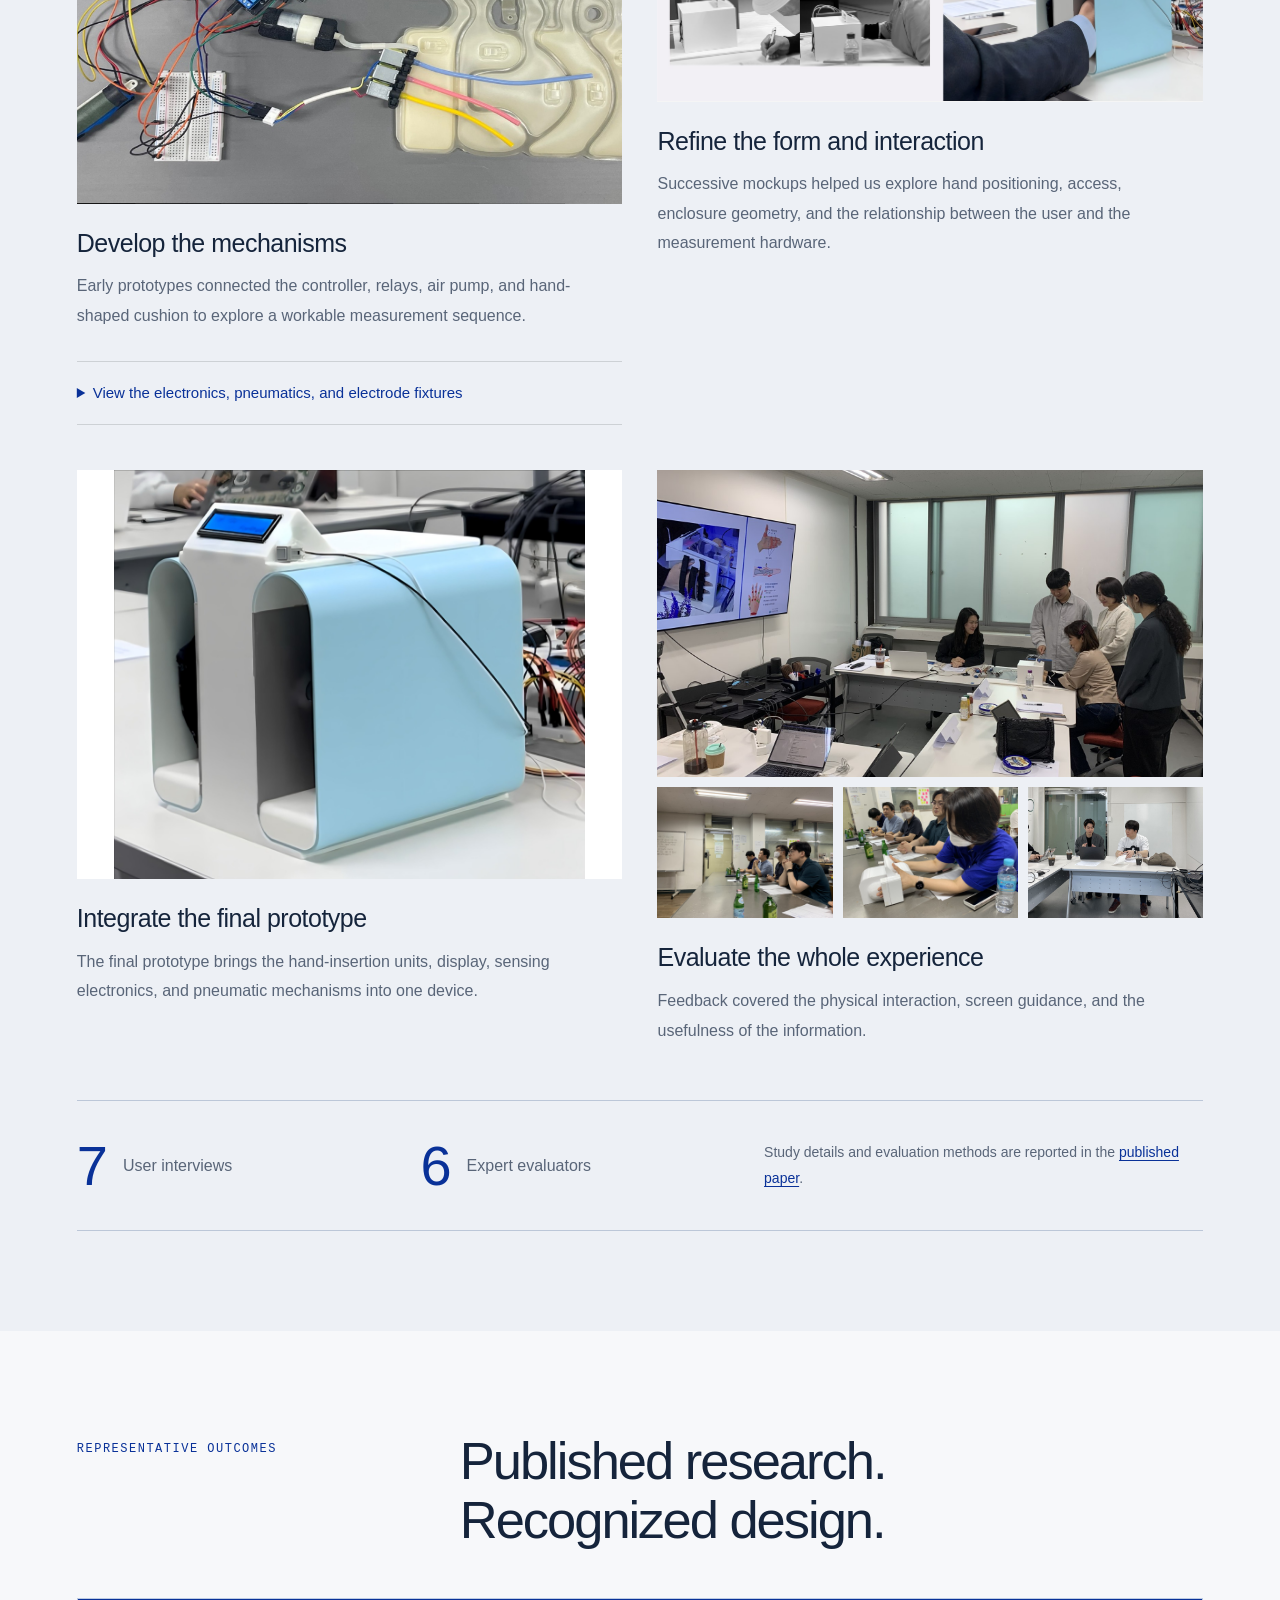
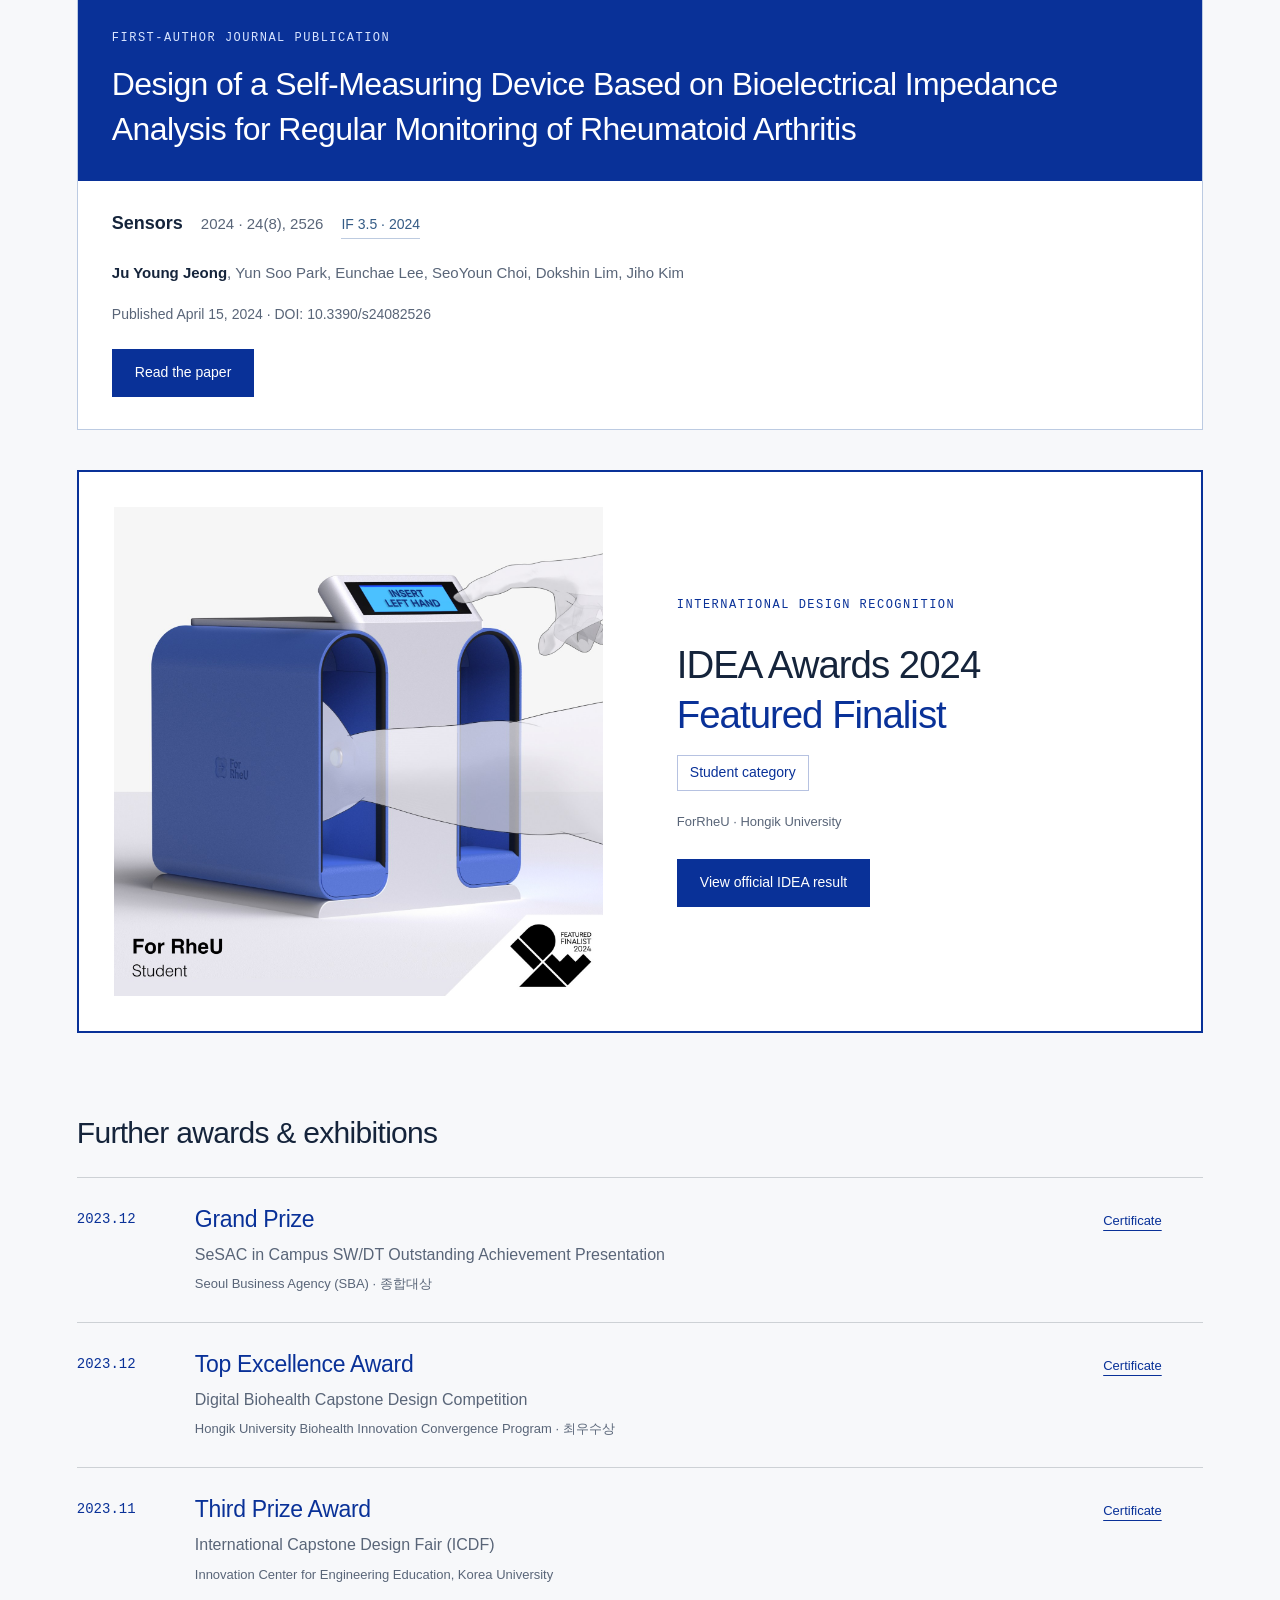
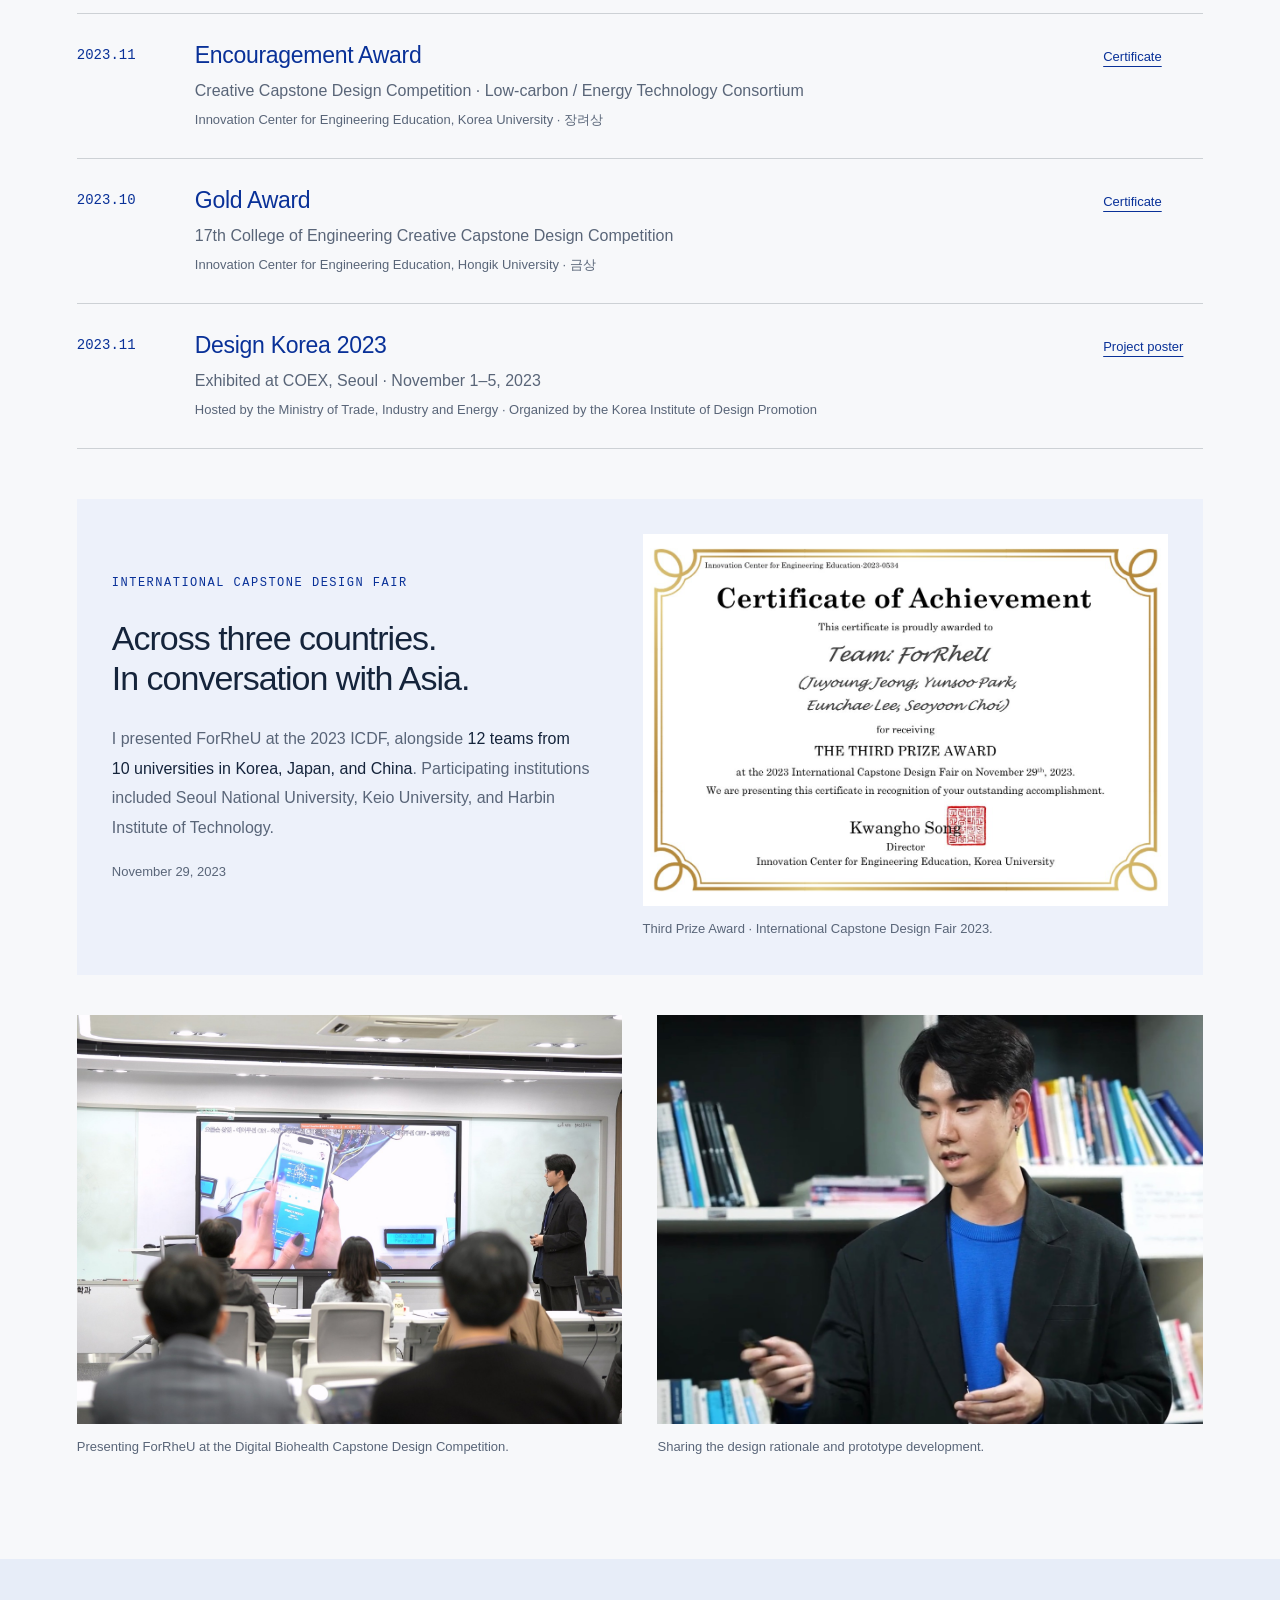
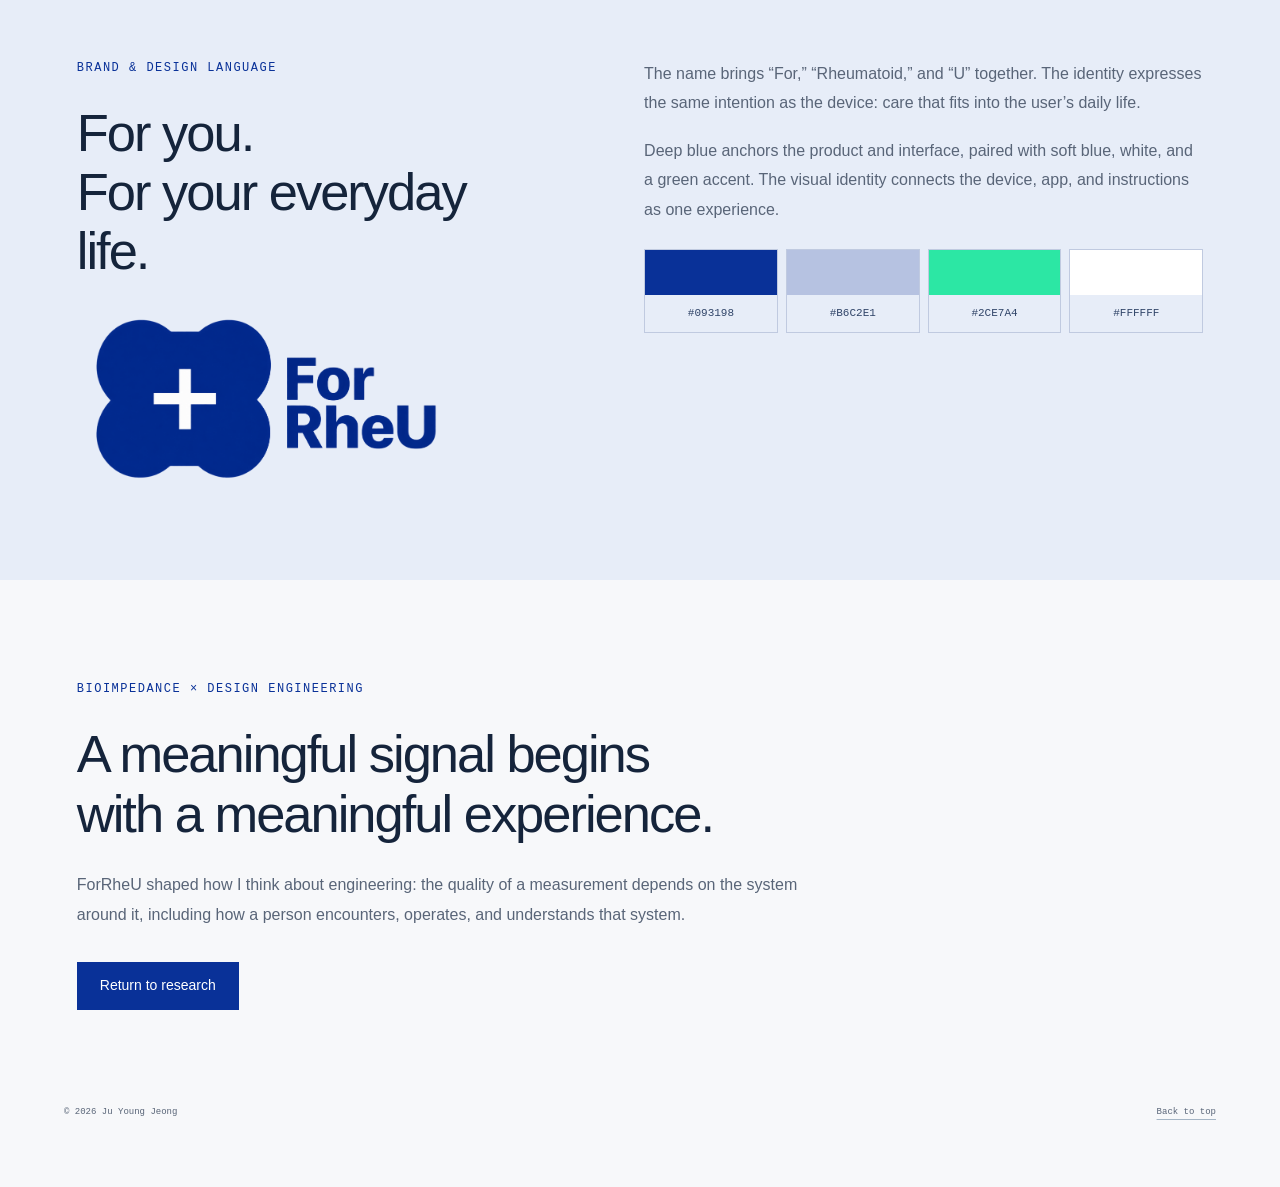
==== commit ba357e02: "Add files via upload" ====
--- a/forrheu.html
+++ b/forrheu.html
@@ -7,7 +7,7 @@
 <meta property="og:type" content="article"><meta property="og:url" content="https://juu-yooung.github.io/forrheu.html">
 <meta property="og:title" content="ForRheU | Ju Young Jeong"><meta property="og:description" content="From a personal motivation to design engineering: bioimpedance sensing, a home-use device, and a connected app.">
 <meta property="og:image" content="https://juu-yooung.github.io/images/forrheu/hero-v2.jpg"><meta name="twitter:card" content="summary_large_image">
-<link rel="stylesheet" href="style.css?v=20261122-final-v3"><link rel="stylesheet" href="forrheu.css?v=20261122-final-v3"><script src="script.js?v=20261122-final-v3" defer></script>
+<link rel="stylesheet" href="style.css?v=20261123-final"><link rel="stylesheet" href="forrheu.css?v=20261123-final"><script src="script.js?v=20261123-final" defer></script>
 </head><body class="forrheu-page"><a class="skip" href="#main">Skip to content</a>
 <header><a class="wordmark" href="index.html#home" aria-label="Ju Young Jeong home"><svg class="wordmark-symbol" xmlns="http://www.w3.org/2000/svg" viewBox="0 0 38 40" width="27" height="28" aria-hidden="true" focusable="false"><path d="M2 12 19 4 36 12 19 20Z M2 28 19 36 36 28" fill="none" stroke="currentColor" stroke-width="2.2" stroke-linejoin="round" stroke-linecap="round"/><path class="wordmark-layer-accent" d="M2 20 19 28 36 20" fill="none" stroke-width="2.2" stroke-linejoin="round" stroke-linecap="round"/></svg>JYJ</a><button class="nav-toggle" type="button" aria-expanded="false" aria-controls="main-nav">Menu <span aria-hidden="true"><i class="ui-icon ui-menu" aria-hidden="true"></i></span></button><nav id="main-nav" aria-label="Main navigation"><a href="highlights.html#highlights">Highlights</a><a href="index.html#about">About</a><a href="index.html#research">Research</a><a href="index.html#publications">Publications</a><a href="index.html#background">Background</a><a href="index.html#honors">Honors</a><a class="nav-contact" href="index.html#contact">Contact </a></nav></header>
 <main id="main">
@@ -63,7 +63,7 @@
 
 <section class="fr-section fr-wrap" id="recognition">
  <div class="fr-section-top"><p class="fr-kicker">REPRESENTATIVE OUTCOMES</p><h2>Published research.<br>Recognized design.</h2></div>
- <article class="fr-publication" id="publication"><div class="fr-publication-mark"><span>RESEARCH</span><strong>Sensors</strong><span>2024 · 24(8), 2526</span><a class="fr-if" href="https://www.mdpi.com/journal/sensors/news-and-conferences/news/12201" target="_blank" rel="noopener">IF 3.5 · 2024</a></div><div><p class="fr-kicker">FIRST-AUTHOR JOURNAL PUBLICATION</p><h3>Design of a Self-Measuring Device Based on Bioelectrical Impedance Analysis for Regular Monitoring of Rheumatoid Arthritis</h3><p class="fr-authors"><strong>Ju Young Jeong</strong>, Yun Soo Park, Eunchae Lee, SeoYoun Choi, Dokshin Lim, Jiho Kim</p><p class="fr-meta">Published April 15, 2024 · DOI: 10.3390/s24082526</p><a class="fr-button" href="https://doi.org/10.3390/s24082526" target="_blank" rel="noopener noreferrer">Read the paper</a></div></article>
+ <article class="fr-publication fr-publication-title-focus" id="publication"><div class="fr-publication-title"><p class="fr-kicker">FIRST-AUTHOR JOURNAL PUBLICATION</p><h3>Design of a Self-Measuring Device Based on Bioelectrical Impedance Analysis for Regular Monitoring of Rheumatoid Arthritis</h3></div><div class="fr-publication-details"><div class="fr-journal-line"><strong>Sensors</strong><span>2024 · 24(8), 2526</span><a class="fr-if" href="https://www.mdpi.com/journal/sensors/news-and-conferences/news/12201" target="_blank" rel="noopener">IF 3.5 · 2024</a></div><p class="fr-authors"><strong>Ju Young Jeong</strong>, Yun Soo Park, Eunchae Lee, SeoYoun Choi, Dokshin Lim, Jiho Kim</p><p class="fr-meta">Published April 15, 2024 · DOI: 10.3390/s24082526</p><a class="fr-button" href="https://doi.org/10.3390/s24082526" target="_blank" rel="noopener noreferrer">Read the paper</a></div></article>
  <article class="fr-idea" id="idea"><div><img src="images/forrheu/idea.jpg" alt="ForRheU device rendering with the official IDEA Featured Finalist 2024 mark" width="1600" height="1599" loading="lazy" decoding="async"></div><div><p class="fr-kicker">INTERNATIONAL DESIGN RECOGNITION</p><h3>IDEA Awards 2024<br><strong>Featured Finalist</strong></h3><p class="fr-idea-category">Student category</p><p class="fr-meta">ForRheU · Hongik University</p><a class="fr-button fr-idea-result" href="https://www.idsa.org/awards-recognition/idea/idea-gallery/for-rheu-self-measuring-device-for-disease-activity-of-rheumatoid-arthritis/" target="_blank" rel="noopener noreferrer">View official IDEA result</a></div></article>
 
  <div class="fr-awards-heading"><h3 class="fr-subtitle">Further awards &amp; exhibitions</h3></div><div class="fr-awards-list">
--- a/forrheu.css
+++ b/forrheu.css
@@ -306,3 +306,23 @@
  .fr-hero h1{font-size:58px;letter-spacing:-2.8px}
  .fr-hero h1 span{font-size:22px}
 }
+
+/* The paper title carries the blue emphasis; the journal becomes compact metadata. */
+.fr-publication-title-focus{display:block;padding:0;border:1px solid #bccbe2;overflow:hidden;background:#fff}
+.fr-publication-title{background:var(--fr-blue);padding:30px 34px}
+.fr-publication-title .fr-kicker{color:#d8e4ff;margin:0 0 14px;font-size:12px;line-height:1.6}
+.fr-publication-title h3{color:#fff;font-size:clamp(25px,2.6vw,32px);line-height:1.4;letter-spacing:-.6px;margin:0;font-weight:400;max-width:1080px}
+.fr-publication-details{padding:28px 34px 32px;min-width:0}
+.fr-journal-line{display:flex;flex-wrap:wrap;align-items:baseline;gap:8px 18px;margin-bottom:20px;color:var(--muted);font-size:15px;line-height:1.6}
+.fr-journal-line>strong{font:600 18px/1.6 var(--sans);letter-spacing:0;color:var(--ink)}
+.fr-journal-line .fr-if{font-size:14px;color:#345b85;border-bottom:1px solid #bdcbe0;padding-bottom:2px;line-height:1.6}
+.fr-publication-details .fr-authors{font-size:15px;line-height:1.8;margin:0 0 16px}
+.fr-publication-details .fr-meta{font-size:14px;line-height:1.8;margin:0 0 22px}
+@media(max-width:760px){
+ .fr-publication-title-focus{padding:0}
+ .fr-publication-title{padding:25px 24px}
+ .fr-publication-title h3{font-size:24px;line-height:1.4}
+ .fr-publication-details{padding:24px}
+ .fr-journal-line{gap:6px 14px;margin-bottom:18px}
+}
+@media(max-width:420px){.fr-publication-title h3{font-size:23px}.fr-publication-title,.fr-publication-details{padding:22px}}
